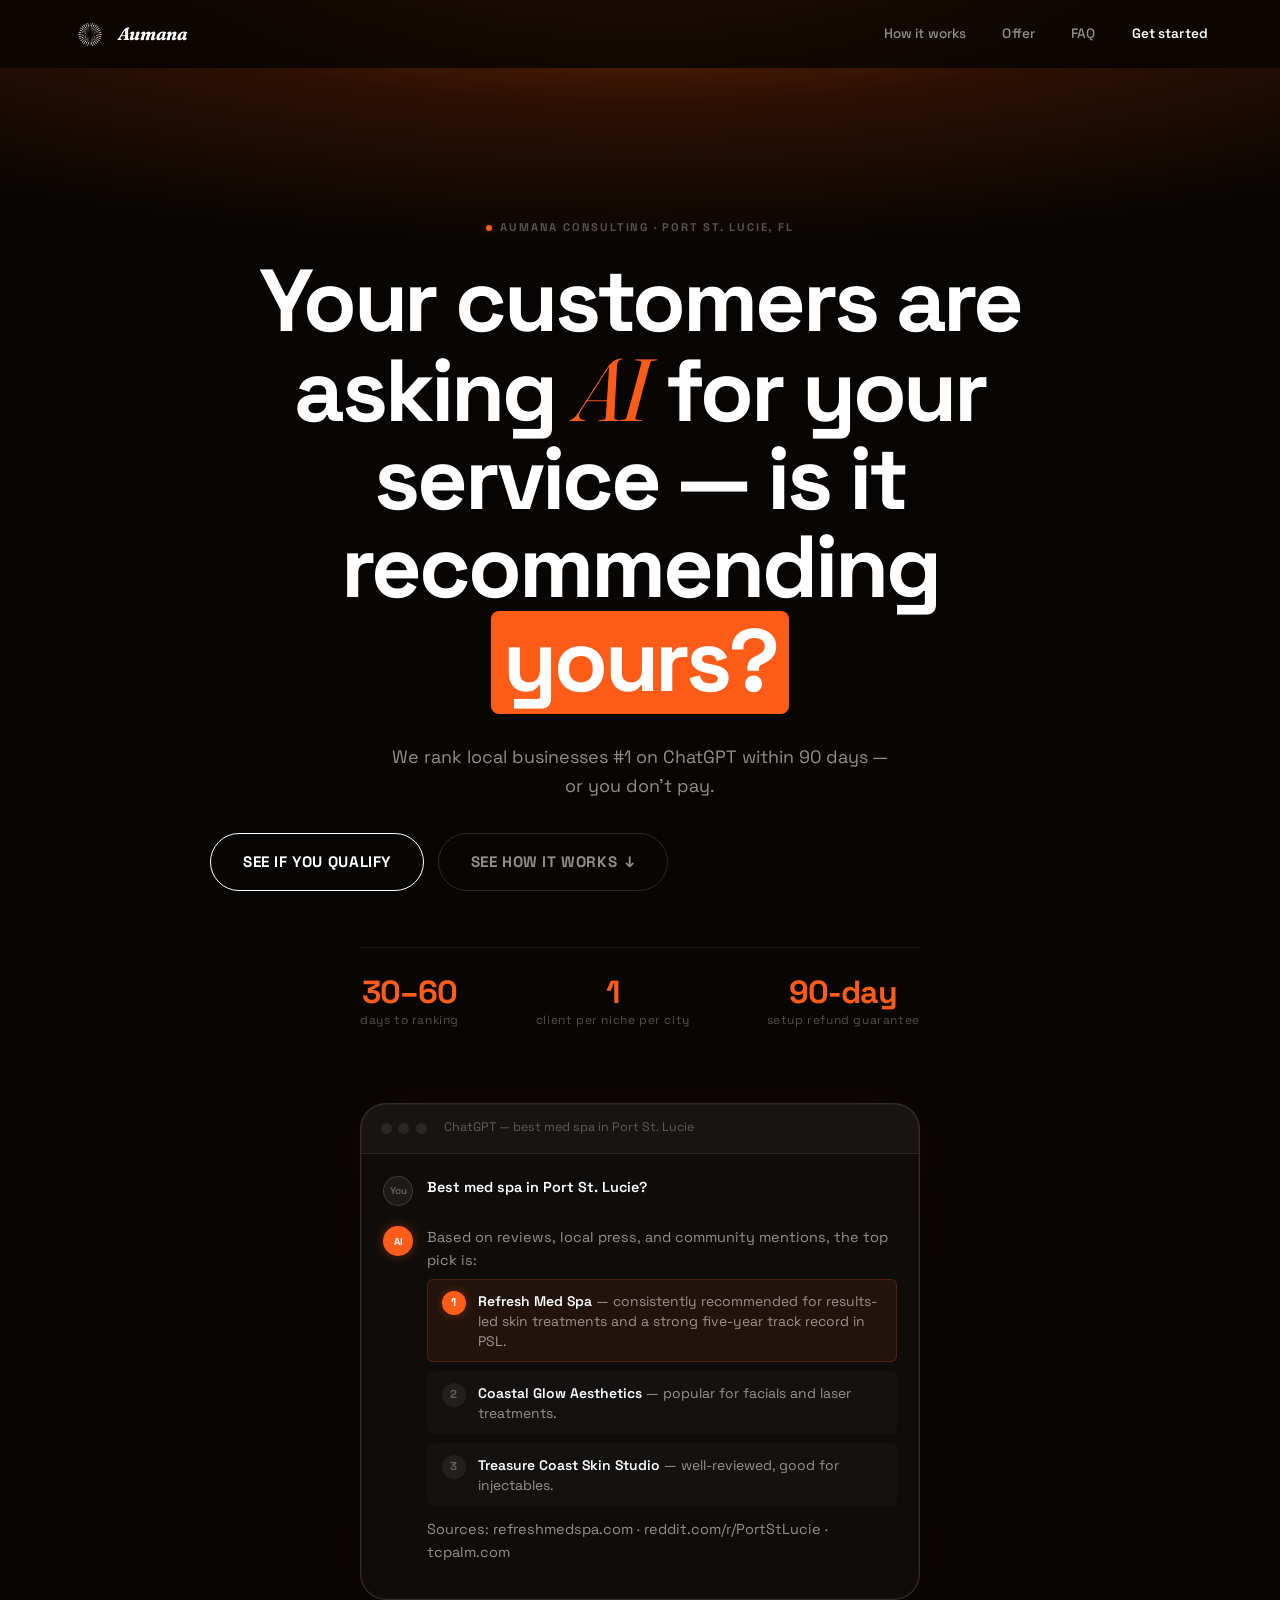
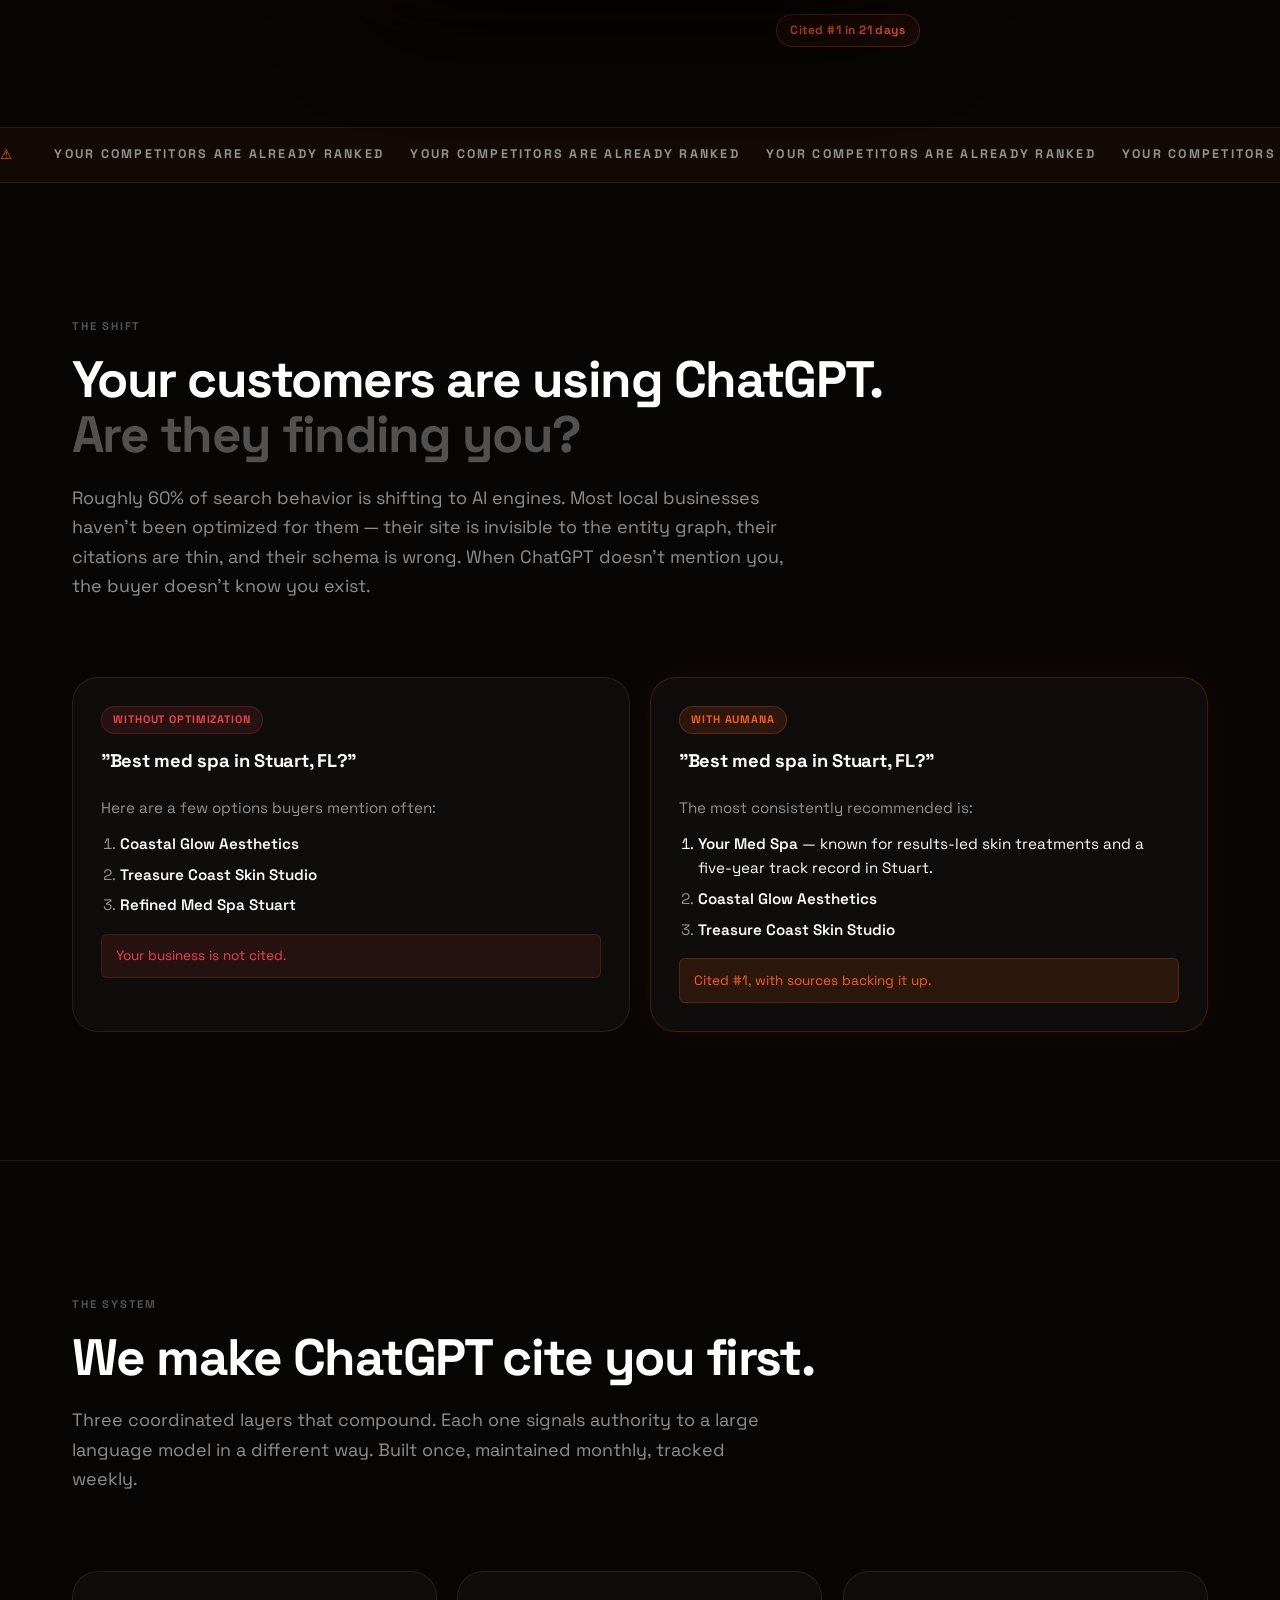
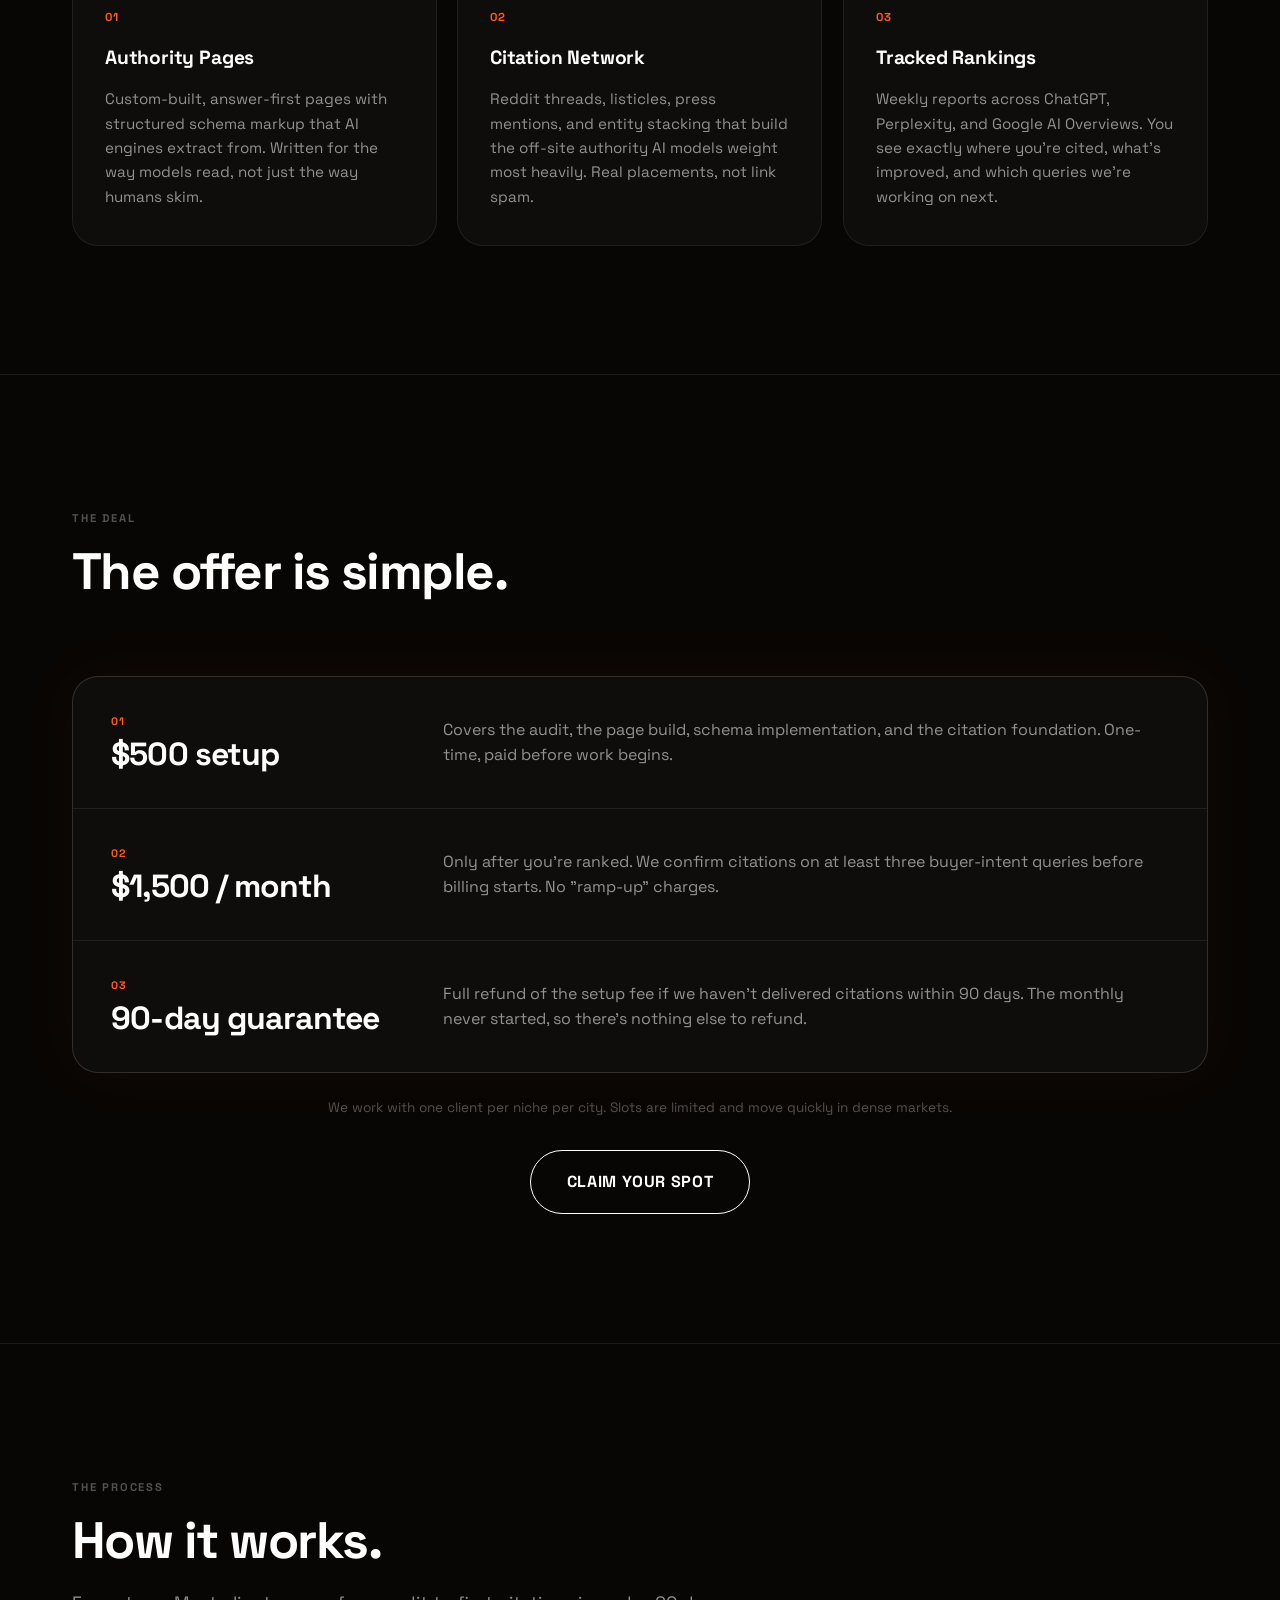
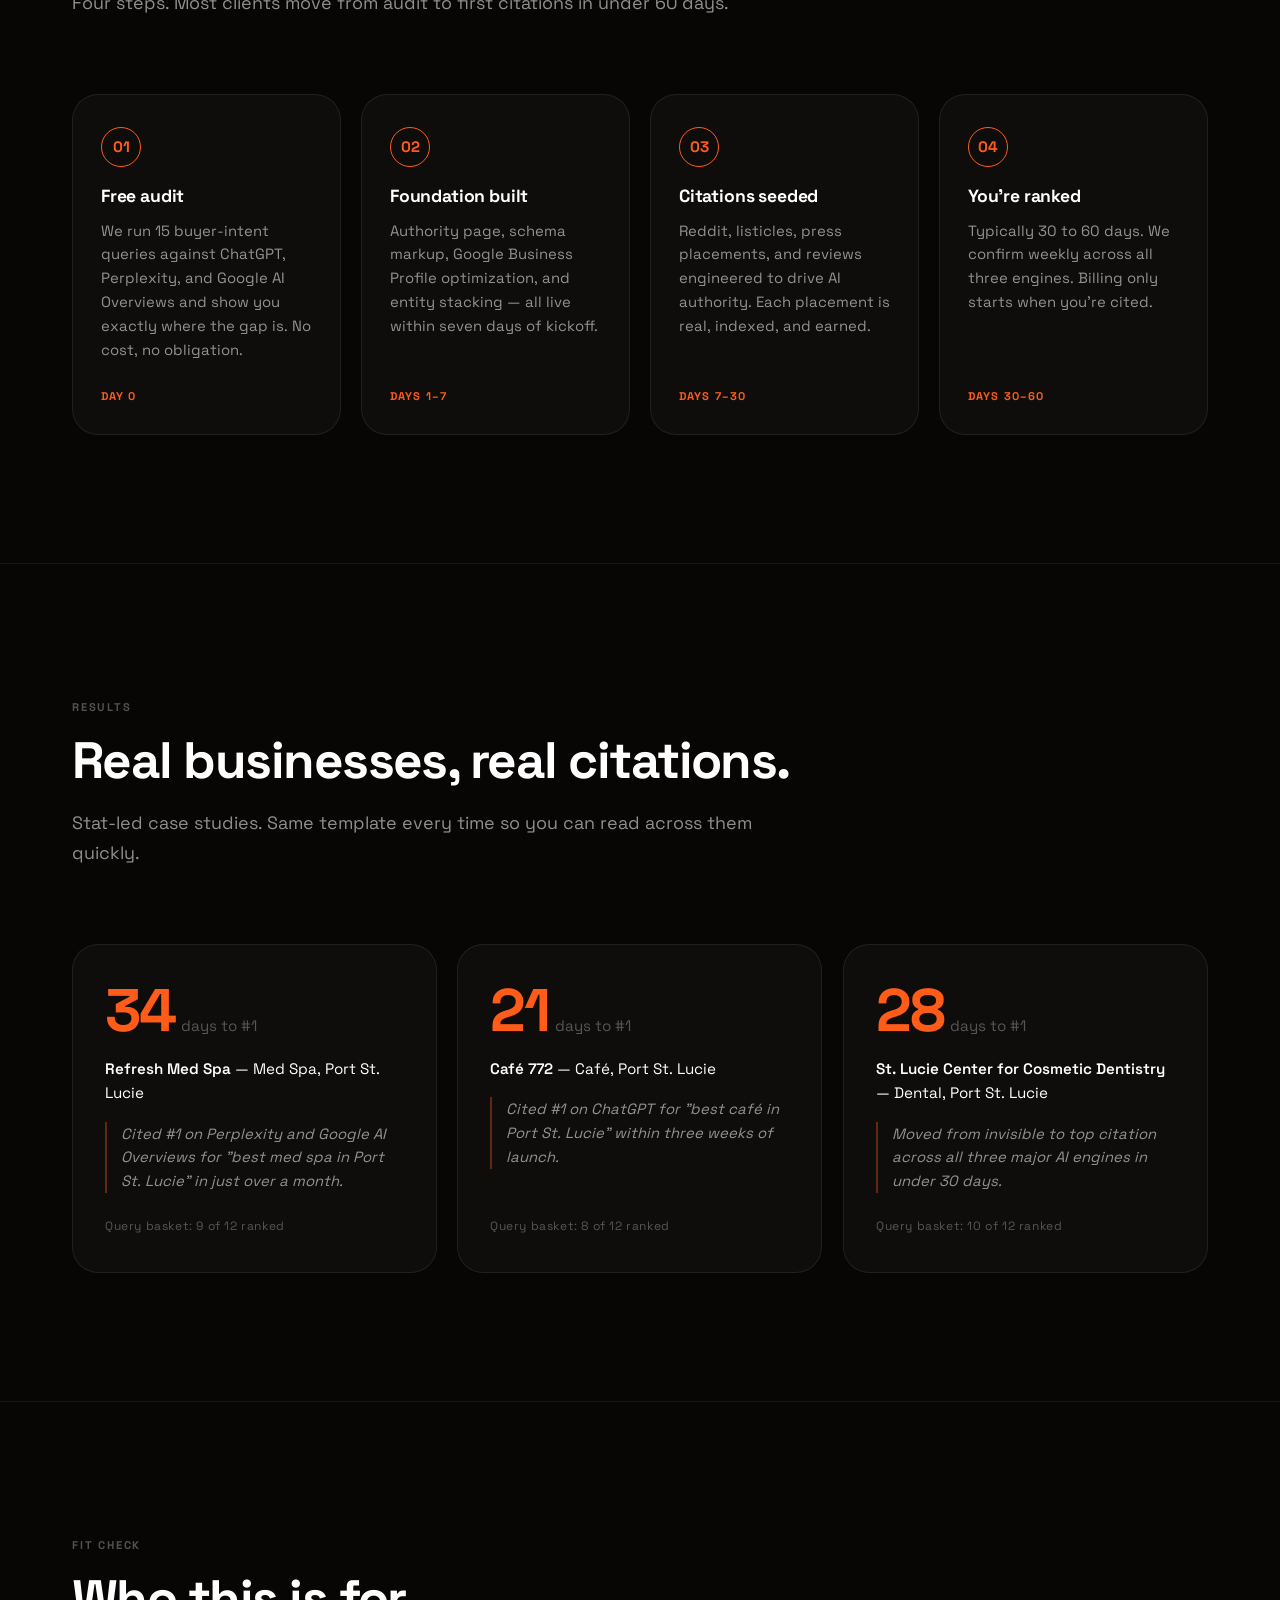
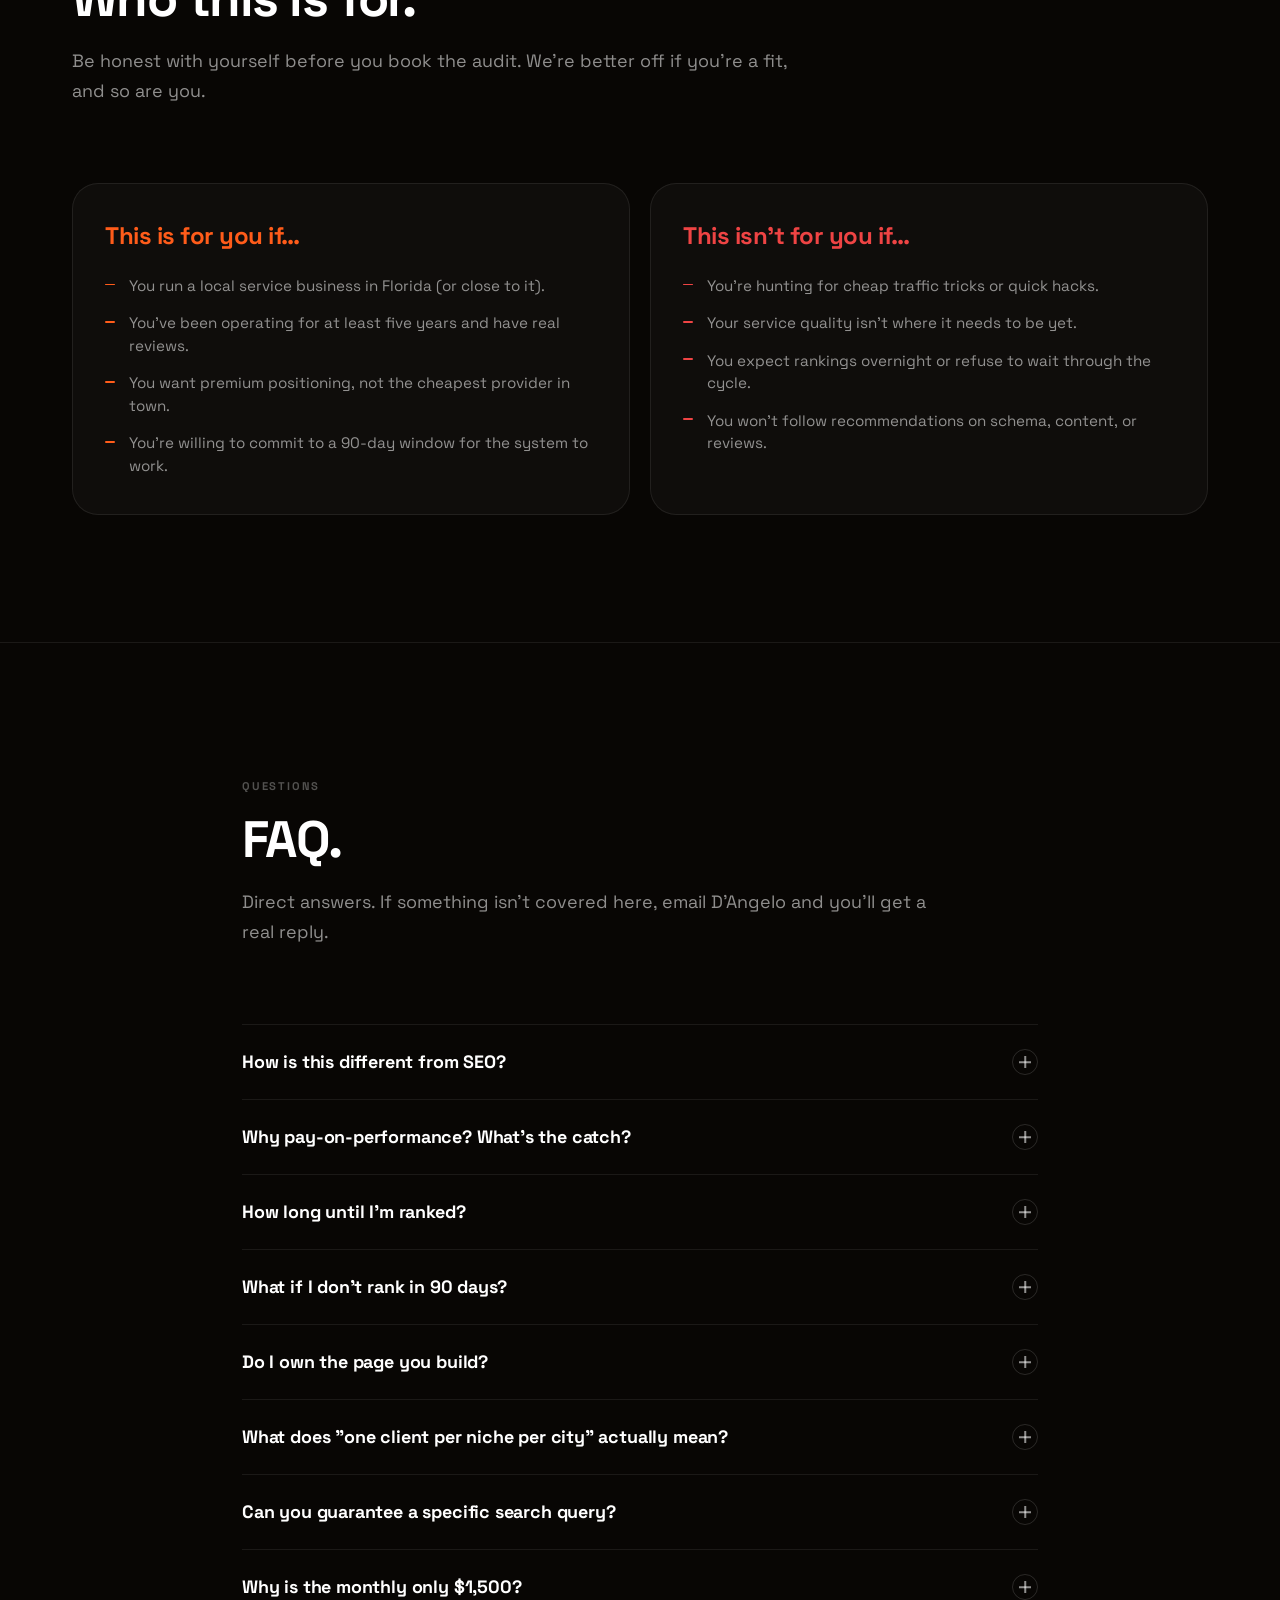
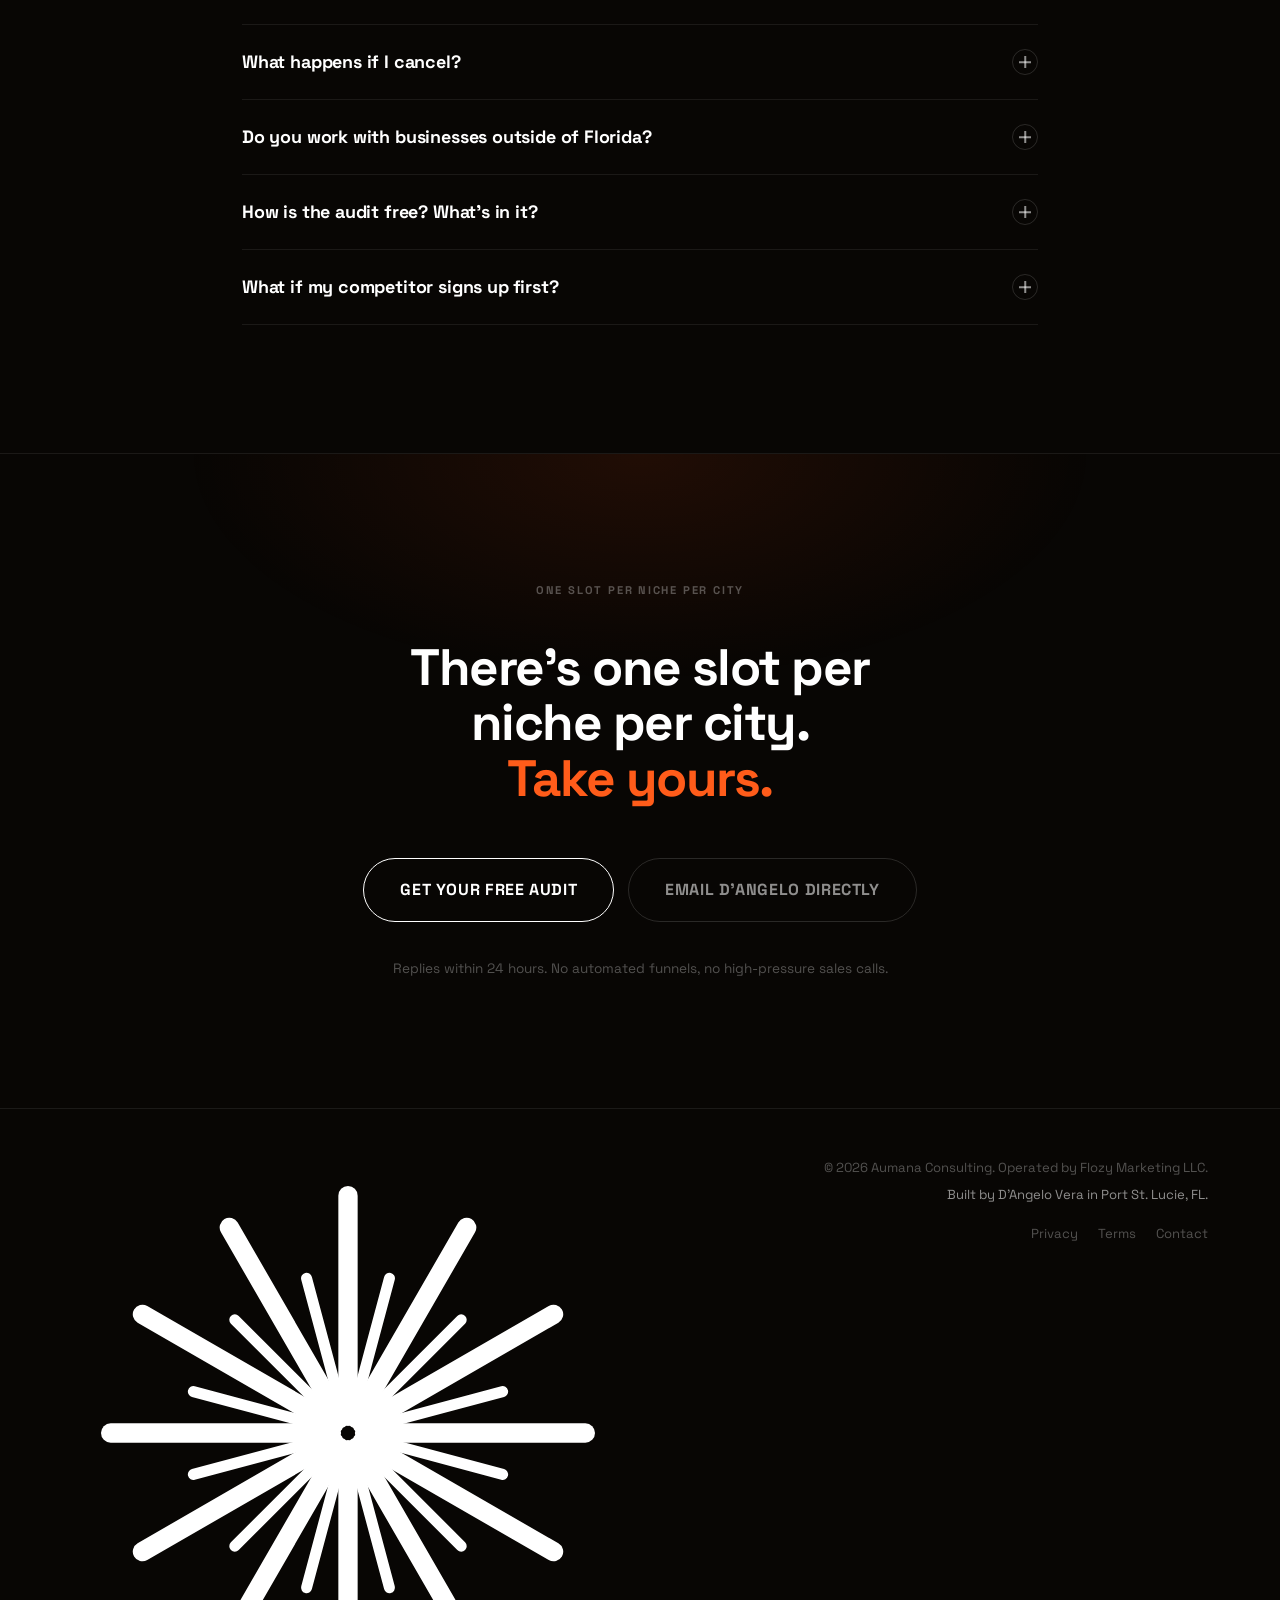
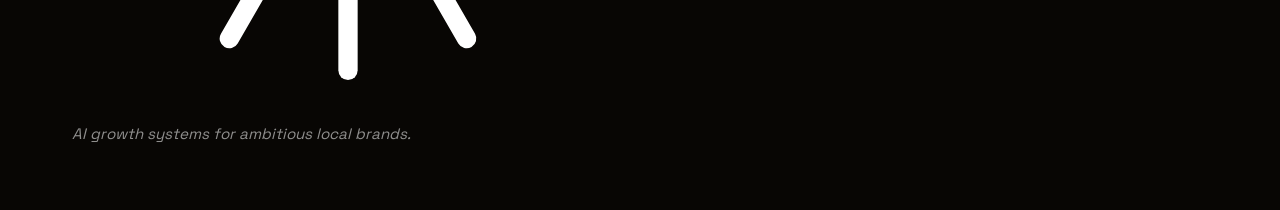
==== index.html @ 2c39b380 "Launch Aumana Consulting landing page Single-page conversion site for AI Search Domination offer. In" ====
<!DOCTYPE html>
<html lang="en">
<head>
  <meta charset="UTF-8" />
  <meta name="viewport" content="width=device-width, initial-scale=1.0" />
  <title>AI Search Ranking for Local Businesses | Aumana Consulting</title>
  <meta name="description" content="Rank on ChatGPT, Perplexity, and Google AI Overviews. AI search ranking for Florida local businesses. Pay only when we deliver. 90-day guarantee." />
  <link rel="canonical" href="https://flozyagency.io/aumana" />
  <meta name="theme-color" content="#0a0a0b" />

  <!-- Open Graph -->
  <meta property="og:type" content="website" />
  <meta property="og:url" content="https://flozyagency.io/aumana" />
  <meta property="og:title" content="AI Search Ranking for Local Businesses | Aumana Consulting" />
  <meta property="og:description" content="Rank on ChatGPT, Perplexity, and Google AI Overviews. Pay only when we deliver. 90-day guarantee for Florida local businesses." />
  <meta property="og:image" content="https://flozyagency.io/aumana/og-image.png" />
  <meta property="og:site_name" content="Aumana Consulting" />

  <!-- Twitter -->
  <meta name="twitter:card" content="summary_large_image" />
  <meta name="twitter:url" content="https://flozyagency.io/aumana" />
  <meta name="twitter:title" content="AI Search Ranking for Local Businesses | Aumana Consulting" />
  <meta name="twitter:description" content="Rank on ChatGPT, Perplexity, and Google AI Overviews. Pay only when we deliver." />
  <meta name="twitter:image" content="https://flozyagency.io/aumana/og-image.png" />

  <!-- Fonts -->
  <link rel="preconnect" href="https://fonts.googleapis.com" />
  <link rel="preconnect" href="https://fonts.gstatic.com" crossorigin />
  <link rel="stylesheet" href="https://fonts.googleapis.com/css2?family=Space+Grotesk:wght@400;500;600&display=swap" />

  <link rel="stylesheet" href="styles.css?v=8" />
  <link rel="stylesheet" href="https://fonts.googleapis.com/css2?family=Fraunces:opsz,ital,wght@9..144,1,400;9..144,1,500&family=Space+Grotesk:wght@400;500;600;700;800&display=swap" />

  <!-- Analytics -->
  <script defer data-domain="flozyagency.io" src="https://plausible.io/js/script.js"></script>

  <!-- Schema: ProfessionalService -->
  <script type="application/ld+json">
  {
    "@context": "https://schema.org",
    "@type": "ProfessionalService",
    "name": "Aumana Consulting",
    "alternateName": "Aumana",
    "description": "AI search ranking for local service businesses. We rank dentists, med spas, contractors, attorneys, and other service operators #1 on ChatGPT, Perplexity, and Google AI Overviews for buyer-intent queries.",
    "url": "https://flozyagency.io/aumana",
    "image": "https://flozyagency.io/aumana/og-image.png",
    "slogan": "AI growth systems for ambitious local brands",
    "areaServed": [
      { "@type": "State", "name": "Florida" },
      { "@type": "Country", "name": "United States" }
    ],
    "address": {
      "@type": "PostalAddress",
      "addressLocality": "Port St. Lucie",
      "addressRegion": "FL",
      "addressCountry": "US"
    },
    "parentOrganization": {
      "@type": "Organization",
      "name": "Flozy Marketing LLC",
      "legalName": "Flozy Marketing LLC"
    },
    "founder": {
      "@type": "Person",
      "name": "D'Angelo Vera"
    },
    "priceRange": "$500 setup + $1,500/month",
    "knowsAbout": [
      "AI search optimization",
      "ChatGPT ranking",
      "Perplexity citations",
      "Google AI Overviews",
      "Schema markup",
      "Entity stacking",
      "Local business marketing"
    ]
  }
  </script>

  <!-- Schema: Service -->
  <script type="application/ld+json">
  {
    "@context": "https://schema.org",
    "@type": "Service",
    "name": "AI Search Ranking",
    "serviceType": "AI Search Optimization",
    "provider": {
      "@type": "ProfessionalService",
      "name": "Aumana Consulting",
      "url": "https://flozyagency.io/aumana"
    },
    "areaServed": {
      "@type": "State",
      "name": "Florida"
    },
    "description": "Pay-on-performance AI search ranking. We rank local businesses #1 on ChatGPT, Perplexity, and Google AI Overviews for buyer-intent queries. $500 setup, $1,500/month billed only after ranking achieved, with a 90-day guarantee.",
    "offers": {
      "@type": "Offer",
      "price": "500.00",
      "priceCurrency": "USD",
      "description": "$500 setup covers audit, page build, schema, and citation foundation. $1,500/month begins only when client is cited #1 on at least three buyer-intent queries. Full setup refund if not ranked within 90 days.",
      "availability": "https://schema.org/LimitedAvailability",
      "eligibleRegion": {
        "@type": "State",
        "name": "Florida"
      }
    },
    "hasOfferCatalog": {
      "@type": "OfferCatalog",
      "name": "AI Search Domination",
      "itemListElement": [
        { "@type": "Offer", "itemOffered": { "@type": "Service", "name": "Authority Pages" } },
        { "@type": "Offer", "itemOffered": { "@type": "Service", "name": "Citation Network" } },
        { "@type": "Offer", "itemOffered": { "@type": "Service", "name": "Tracked Rankings" } }
      ]
    }
  }
  </script>

  <!-- Schema: FAQPage -->
  <script type="application/ld+json">
  {
    "@context": "https://schema.org",
    "@type": "FAQPage",
    "mainEntity": [
      {
        "@type": "Question",
        "name": "How is this different from SEO?",
        "acceptedAnswer": {
          "@type": "Answer",
          "text": "SEO targets Google's blue-link results. AI search ranking targets ChatGPT, Perplexity, and Google AI Overviews — the engines buyers now use to make decisions. We optimize the entity graph, citation network, and answer-first content that large language models extract from, not keyword density or backlink volume."
        }
      },
      {
        "@type": "Question",
        "name": "Why pay-on-performance? What's the catch?",
        "acceptedAnswer": {
          "@type": "Answer",
          "text": "There isn't one. We charge $500 upfront to cover the audit, page build, and citation foundation. The $1,500 monthly only begins once you're cited #1 on at least three buyer-intent queries across major AI engines. If we don't deliver in 90 days, you get the setup back."
        }
      },
      {
        "@type": "Question",
        "name": "How long until I'm ranked?",
        "acceptedAnswer": {
          "@type": "Answer",
          "text": "Most clients are cited within 30 to 60 days, depending on competition density and existing digital footprint. AI engines refresh their training data and citation patterns on rolling cycles. We confirm rankings weekly across ChatGPT, Perplexity, and Google AI Overviews and share progress reports with you."
        }
      },
      {
        "@type": "Question",
        "name": "What if I don't rank in 90 days?",
        "acceptedAnswer": {
          "@type": "Answer",
          "text": "You get a full refund of the $500 setup, no questions asked. The monthly fee never starts until we've delivered, so the only money at risk is the setup fee. We're betting on ourselves because we know the system works when applied properly to a real local operation."
        }
      },
      {
        "@type": "Question",
        "name": "Do I own the page you build?",
        "acceptedAnswer": {
          "@type": "Answer",
          "text": "Yes. The page lives on your domain, the schema is yours, the citation assets are yours. If you cancel, everything stays. We don't gate access or hold your authority hostage. The one thing we keep is the methodology — the playbook is ours, but every output is yours."
        }
      },
      {
        "@type": "Question",
        "name": "What does \"one client per niche per city\" actually mean?",
        "acceptedAnswer": {
          "@type": "Answer",
          "text": "If we work with a dental practice in Port St. Lucie, we won't take on another dentist in that city. Same for HVAC, med spas, attorneys, and so on. This protects your investment — you're never competing against another client for the same AI citation slot. Slots are first-come."
        }
      },
      {
        "@type": "Question",
        "name": "Can you guarantee a specific search query?",
        "acceptedAnswer": {
          "@type": "Answer",
          "text": "We guarantee citations on a basket of buyer-intent queries we identify together during the audit, not a single phrase. AI engines vary their responses based on user context, conversation history, and time of day. Locking to one exact string would be dishonest. We target query patterns instead."
        }
      },
      {
        "@type": "Question",
        "name": "Why is the monthly only $1,500?",
        "acceptedAnswer": {
          "@type": "Answer",
          "text": "Because once the foundation is built, maintenance is mostly citation refreshment, schema updates, and ranking confirmation. We've productized the heavy lifting. Charging $5,000 a month would price out the local businesses this is built for. We'd rather work with twenty owners who pay on time than two who churn."
        }
      },
      {
        "@type": "Question",
        "name": "What happens if I cancel?",
        "acceptedAnswer": {
          "@type": "Answer",
          "text": "You stop paying, and we stop maintaining. The page, schema, and citations stay live on your domain — you own all of it. AI rankings hold for a few months on inertia, then erode as competitors invest. Most clients stay because the monthly cost is less than one new customer per month."
        }
      },
      {
        "@type": "Question",
        "name": "Do you work with businesses outside of Florida?",
        "acceptedAnswer": {
          "@type": "Answer",
          "text": "We're based in Port St. Lucie and prioritize Florida service businesses, but we'll take on out-of-state clients case by case. The system works in any English-speaking market. The practical constraint is that we visit local clients to understand the operation; remote clients get a longer onboarding call instead."
        }
      },
      {
        "@type": "Question",
        "name": "How is the audit free? What's in it?",
        "acceptedAnswer": {
          "@type": "Answer",
          "text": "We run 15 buyer-intent queries against ChatGPT, Perplexity, and Google AI Overviews using your business name and category. You get a written report showing where you appear, where competitors appear instead, and the specific citation gaps causing it. Takes us about two hours. Costs you nothing."
        }
      },
      {
        "@type": "Question",
        "name": "What if my competitor signs up first?",
        "acceptedAnswer": {
          "@type": "Answer",
          "text": "Then we work with them, not you. There's no waitlist for occupied slots — once a niche-and-city pair is taken, it's locked for the duration of the contract. If you're considering this, the audit is the fastest way to claim your spot. Slots in dense markets move within weeks."
        }
      }
    ]
  }
  </script>
</head>
<body>

  <a class="skip-link" href="#main">Skip to main content</a>

  <header class="site-header">
    <div class="container header-inner">
      <a href="#top" class="brand" aria-label="Aumana Consulting home">
        <span class="brand-icon">
          <img src="logo.png" class="brand-img" alt="Aumana starburst logo" />
        </span>
        <span class="brand-word">Aumana</span>
      </a>
      <nav class="site-nav" aria-label="Primary">
        <a href="#how">How it works</a>
        <a href="#offer">Offer</a>
        <a href="#faq">FAQ</a>
        <a href="#audit">Get started</a>
      </nav>
    </div>
  </header>

  <main id="main">

    <!-- 1. HERO -->
    <section class="hero" id="top">
      <div class="container hero-grid">
        <div class="hero-copy reveal">
          <p class="eyebrow"><span class="dot"></span> Aumana Consulting · Port St. Lucie, FL</p>
          <h1 class="display">Your customers are asking <em class="serif-italic">AI</em> for your service — is it recommending <span class="hl-fill">yours?</span></h1>
          <p class="lede">We rank local businesses #1 on ChatGPT within 90 days — or you don't pay.</p>
          <div class="cta-row">
            <a href="#audit" class="btn btn-primary">See If You Qualify</a>
            <a href="#how" class="btn btn-ghost">See how it works <span aria-hidden="true">↓</span></a>
          </div>
          <ul class="hero-meta" aria-label="Quick facts">
            <li><strong>30–60</strong><span>days to ranking</span></li>
            <li><strong>1</strong><span>client per niche per city</span></li>
            <li><strong>90-day</strong><span>setup refund guarantee</span></li>
          </ul>
        </div>

        <!-- Faked ChatGPT response -->
        <aside class="chat-mock reveal" aria-label="Example AI search result">
          <div class="chat-window">
            <div class="chat-titlebar">
              <span class="dot-r"></span><span class="dot-y"></span><span class="dot-g"></span>
              <span class="chat-tab">ChatGPT — best med spa in Port St. Lucie</span>
            </div>
            <div class="chat-body">
              <div class="chat-msg user">
                <span class="chat-avatar" aria-hidden="true">You</span>
                <p>Best med spa in Port St. Lucie?</p>
              </div>
              <div class="chat-msg ai">
                <span class="chat-avatar ai-mark" aria-hidden="true">AI</span>
                <div>
                  <p>Based on reviews, local press, and community mentions, the top pick is:</p>
                  <ol class="chat-list">
                    <li class="cited">
                      <span class="rank">1</span>
                      <div>
                        <strong>Refresh Med Spa</strong> — consistently recommended for results-led skin treatments and a strong five-year track record in PSL.
                      </div>
                    </li>
                    <li>
                      <span class="rank">2</span>
                      <div><strong>Coastal Glow Aesthetics</strong> — popular for facials and laser treatments.</div>
                    </li>
                    <li>
                      <span class="rank">3</span>
                      <div><strong>Treasure Coast Skin Studio</strong> — well-reviewed, good for injectables.</div>
                    </li>
                  </ol>
                  <p class="chat-sources">Sources: <span>refreshmedspa.com</span> · <span>reddit.com/r/PortStLucie</span> · <span>tcpalm.com</span></p>
                </div>
              </div>
            </div>
          </div>
          <div class="chat-tag">Cited #1 in 21 days</div>
        </aside>
      </div>
    </section>

    <!-- TICKER -->
    <div class="ticker-wrap" aria-hidden="true">
      <div class="ticker-inner">
        <span>Your competitors are already ranked &nbsp;&nbsp;&nbsp; Your competitors are already ranked &nbsp;&nbsp;&nbsp; Your competitors are already ranked &nbsp;&nbsp;&nbsp; Your competitors are already ranked &nbsp;&nbsp;&nbsp; Your competitors are already ranked &nbsp;&nbsp;&nbsp; Your competitors are already ranked &nbsp;&nbsp;&nbsp;</span>
        <span>Your competitors are already ranked &nbsp;&nbsp;&nbsp; Your competitors are already ranked &nbsp;&nbsp;&nbsp; Your competitors are already ranked &nbsp;&nbsp;&nbsp; Your competitors are already ranked &nbsp;&nbsp;&nbsp; Your competitors are already ranked &nbsp;&nbsp;&nbsp; Your competitors are already ranked &nbsp;&nbsp;&nbsp;</span>
      </div>
    </div>

    <!-- 2. PROBLEM -->
    <section class="section problem" id="problem">
      <div class="container">
        <div class="section-head reveal">
          <p class="eyebrow">The shift</p>
          <h2 class="serif">Your customers are using ChatGPT.<br /><span class="muted">Are they finding you?</span></h2>
          <p class="lede max-65">Roughly 60% of search behavior is shifting to AI engines. Most local businesses haven't been optimized for them — their site is invisible to the entity graph, their citations are thin, and their schema is wrong. When ChatGPT doesn't mention you, the buyer doesn't know you exist.</p>
        </div>

        <div class="compare-grid">
          <article class="compare-card before reveal">
            <header>
              <span class="badge bad">Without optimization</span>
              <p class="compare-q">"Best med spa in Stuart, FL?"</p>
            </header>
            <div class="compare-body">
              <p>Here are a few options buyers mention often:</p>
              <ol>
                <li><strong>Coastal Glow Aesthetics</strong></li>
                <li><strong>Treasure Coast Skin Studio</strong></li>
                <li><strong>Refined Med Spa Stuart</strong></li>
              </ol>
              <p class="missing">Your business is not cited.</p>
            </div>
          </article>

          <article class="compare-card after reveal">
            <header>
              <span class="badge good">With Aumana</span>
              <p class="compare-q">"Best med spa in Stuart, FL?"</p>
            </header>
            <div class="compare-body">
              <p>The most consistently recommended is:</p>
              <ol>
                <li class="cited"><strong>Your Med Spa</strong> — known for results-led skin treatments and a five-year track record in Stuart.</li>
                <li><strong>Coastal Glow Aesthetics</strong></li>
                <li><strong>Treasure Coast Skin Studio</strong></li>
              </ol>
              <p class="present">Cited #1, with sources backing it up.</p>
            </div>
          </article>
        </div>
      </div>
    </section>

    <!-- 3. SOLUTION -->
    <section class="section solution">
      <div class="container">
        <div class="section-head reveal">
          <p class="eyebrow">The system</p>
          <h2 class="serif">We make ChatGPT cite you first.</h2>
          <p class="lede max-65">Three coordinated layers that compound. Each one signals authority to a large language model in a different way. Built once, maintained monthly, tracked weekly.</p>
        </div>

        <div class="feature-grid">
          <article class="feature-card reveal">
            <span class="feature-num">01</span>
            <h3>Authority Pages</h3>
            <p>Custom-built, answer-first pages with structured schema markup that AI engines extract from. Written for the way models read, not just the way humans skim.</p>
          </article>
          <article class="feature-card reveal">
            <span class="feature-num">02</span>
            <h3>Citation Network</h3>
            <p>Reddit threads, listicles, press mentions, and entity stacking that build the off-site authority AI models weight most heavily. Real placements, not link spam.</p>
          </article>
          <article class="feature-card reveal">
            <span class="feature-num">03</span>
            <h3>Tracked Rankings</h3>
            <p>Weekly reports across ChatGPT, Perplexity, and Google AI Overviews. You see exactly where you're cited, what's improved, and which queries we're working on next.</p>
          </article>
        </div>
      </div>
    </section>

    <!-- 4. OFFER -->
    <section class="section offer" id="offer">
      <div class="container">
        <div class="section-head reveal">
          <p class="eyebrow">The deal</p>
          <h2 class="serif">The offer is simple.</h2>
        </div>

        <div class="spec-sheet reveal">
          <div class="spec-row">
            <div class="spec-label">
              <span class="spec-tag">01</span>
              <h3>$500 setup</h3>
            </div>
            <p class="spec-desc">Covers the audit, the page build, schema implementation, and the citation foundation. One-time, paid before work begins.</p>
          </div>

          <div class="spec-row">
            <div class="spec-label">
              <span class="spec-tag">02</span>
              <h3>$1,500 / month</h3>
            </div>
            <p class="spec-desc">Only after you're ranked. We confirm citations on at least three buyer-intent queries before billing starts. No "ramp-up" charges.</p>
          </div>

          <div class="spec-row">
            <div class="spec-label">
              <span class="spec-tag">03</span>
              <h3>90-day guarantee</h3>
            </div>
            <p class="spec-desc">Full refund of the setup fee if we haven't delivered citations within 90 days. The monthly never started, so there's nothing else to refund.</p>
          </div>
        </div>

        <p class="disclaimer reveal">We work with one client per niche per city. Slots are limited and move quickly in dense markets.</p>

        <div class="offer-cta reveal">
          <a href="#audit" class="btn btn-primary btn-lg">Claim your spot</a>
        </div>
      </div>
    </section>

    <!-- 5. HOW IT WORKS -->
    <section class="section process" id="how">
      <div class="container">
        <div class="section-head reveal">
          <p class="eyebrow">The process</p>
          <h2 class="serif">How it works.</h2>
          <p class="lede max-65">Four steps. Most clients move from audit to first citations in under 60 days.</p>
        </div>

        <ol class="timeline">
          <li class="timeline-step reveal">
            <span class="step-num">01</span>
            <h3>Free audit</h3>
            <p>We run 15 buyer-intent queries against ChatGPT, Perplexity, and Google AI Overviews and show you exactly where the gap is. No cost, no obligation.</p>
            <span class="step-time">Day 0</span>
          </li>
          <li class="timeline-step reveal">
            <span class="step-num">02</span>
            <h3>Foundation built</h3>
            <p>Authority page, schema markup, Google Business Profile optimization, and entity stacking — all live within seven days of kickoff.</p>
            <span class="step-time">Days 1–7</span>
          </li>
          <li class="timeline-step reveal">
            <span class="step-num">03</span>
            <h3>Citations seeded</h3>
            <p>Reddit, listicles, press placements, and reviews engineered to drive AI authority. Each placement is real, indexed, and earned.</p>
            <span class="step-time">Days 7–30</span>
          </li>
          <li class="timeline-step reveal">
            <span class="step-num">04</span>
            <h3>You're ranked</h3>
            <p>Typically 30 to 60 days. We confirm weekly across all three engines. Billing only starts when you're cited.</p>
            <span class="step-time">Days 30–60</span>
          </li>
        </ol>
      </div>
    </section>

    <!-- 6. SOCIAL PROOF -->
    <section class="section results" id="results">
      <div class="container">
        <div class="section-head reveal">
          <p class="eyebrow">Results</p>
          <h2 class="serif">Real businesses, real citations.</h2>
          <p class="lede max-65">Stat-led case studies. Same template every time so you can read across them quickly.</p>
        </div>

        <div class="results-grid">
          <article class="result-card reveal" data-testimonial>
            <p class="result-stat"><span class="big">34</span> days to #1</p>
            <p class="result-line"><strong>Refresh Med Spa</strong> — Med Spa, Port St. Lucie</p>
            <p class="result-quote">Cited #1 on Perplexity and Google AI Overviews for "best med spa in Port St. Lucie" in just over a month.</p>
            <p class="result-meta">Query basket: 9 of 12 ranked</p>
          </article>

          <article class="result-card reveal" data-testimonial>
            <p class="result-stat"><span class="big">21</span> days to #1</p>
            <p class="result-line"><strong>Café 772</strong> — Café, Port St. Lucie</p>
            <p class="result-quote">Cited #1 on ChatGPT for "best café in Port St. Lucie" within three weeks of launch.</p>
            <p class="result-meta">Query basket: 8 of 12 ranked</p>
          </article>

          <article class="result-card reveal" data-testimonial>
            <p class="result-stat"><span class="big">28</span> days to #1</p>
            <p class="result-line"><strong>St. Lucie Center for Cosmetic Dentistry</strong> — Dental, Port St. Lucie</p>
            <p class="result-quote">Moved from invisible to top citation across all three major AI engines in under 30 days.</p>
            <p class="result-meta">Query basket: 10 of 12 ranked</p>
          </article>
        </div>
      </div>
    </section>

    <!-- 7. WHO THIS IS FOR -->
    <section class="section qualifier">
      <div class="container">
        <div class="section-head reveal">
          <p class="eyebrow">Fit check</p>
          <h2 class="serif">Who this is for.</h2>
          <p class="lede max-65">Be honest with yourself before you book the audit. We're better off if you're a fit, and so are you.</p>
        </div>

        <div class="qual-grid">
          <article class="qual-card good reveal">
            <h3>This is for you if…</h3>
            <ul>
              <li>You run a local service business in Florida (or close to it).</li>
              <li>You've been operating for at least five years and have real reviews.</li>
              <li>You want premium positioning, not the cheapest provider in town.</li>
              <li>You're willing to commit to a 90-day window for the system to work.</li>
            </ul>
          </article>

          <article class="qual-card bad reveal">
            <h3>This isn't for you if…</h3>
            <ul>
              <li>You're hunting for cheap traffic tricks or quick hacks.</li>
              <li>Your service quality isn't where it needs to be yet.</li>
              <li>You expect rankings overnight or refuse to wait through the cycle.</li>
              <li>You won't follow recommendations on schema, content, or reviews.</li>
            </ul>
          </article>
        </div>
      </div>
    </section>

    <!-- 8. FAQ -->
    <section class="section faq" id="faq">
      <div class="container faq-container">
        <div class="section-head reveal">
          <p class="eyebrow">Questions</p>
          <h2 class="serif">FAQ.</h2>
          <p class="lede max-65">Direct answers. If something isn't covered here, email D'Angelo and you'll get a real reply.</p>
        </div>

        <div class="faq-list">
          <details class="faq-item reveal">
            <summary><span class="faq-q">How is this different from SEO?</span><span class="faq-icon" aria-hidden="true"></span></summary>
            <div class="faq-a"><p>SEO targets Google's blue-link results. AI search ranking targets ChatGPT, Perplexity, and Google AI Overviews — the engines buyers now use to make decisions. We optimize the entity graph, citation network, and answer-first content that large language models extract from, not keyword density or backlink volume.</p></div>
          </details>

          <details class="faq-item reveal">
            <summary><span class="faq-q">Why pay-on-performance? What's the catch?</span><span class="faq-icon" aria-hidden="true"></span></summary>
            <div class="faq-a"><p>There isn't one. We charge $500 upfront to cover the audit, page build, and citation foundation. The $1,500 monthly only begins once you're cited #1 on at least three buyer-intent queries across major AI engines. If we don't deliver in 90 days, you get the setup back.</p></div>
          </details>

          <details class="faq-item reveal">
            <summary><span class="faq-q">How long until I'm ranked?</span><span class="faq-icon" aria-hidden="true"></span></summary>
            <div class="faq-a"><p>Most clients are cited within 30 to 60 days, depending on competition density and existing digital footprint. AI engines refresh their training data and citation patterns on rolling cycles. We confirm rankings weekly across ChatGPT, Perplexity, and Google AI Overviews and share progress reports with you.</p></div>
          </details>

          <details class="faq-item reveal">
            <summary><span class="faq-q">What if I don't rank in 90 days?</span><span class="faq-icon" aria-hidden="true"></span></summary>
            <div class="faq-a"><p>You get a full refund of the $500 setup, no questions asked. The monthly fee never starts until we've delivered, so the only money at risk is the setup fee. We're betting on ourselves because we know the system works when applied properly to a real local operation.</p></div>
          </details>

          <details class="faq-item reveal">
            <summary><span class="faq-q">Do I own the page you build?</span><span class="faq-icon" aria-hidden="true"></span></summary>
            <div class="faq-a"><p>Yes. The page lives on your domain, the schema is yours, the citation assets are yours. If you cancel, everything stays. We don't gate access or hold your authority hostage. The one thing we keep is the methodology — the playbook is ours, but every output is yours.</p></div>
          </details>

          <details class="faq-item reveal">
            <summary><span class="faq-q">What does "one client per niche per city" actually mean?</span><span class="faq-icon" aria-hidden="true"></span></summary>
            <div class="faq-a"><p>If we work with a dental practice in Port St. Lucie, we won't take on another dentist in that city. Same for HVAC, med spas, attorneys, and so on. This protects your investment — you're never competing against another client for the same AI citation slot. Slots are first-come.</p></div>
          </details>

          <details class="faq-item reveal">
            <summary><span class="faq-q">Can you guarantee a specific search query?</span><span class="faq-icon" aria-hidden="true"></span></summary>
            <div class="faq-a"><p>We guarantee citations on a basket of buyer-intent queries we identify together during the audit, not a single phrase. AI engines vary their responses based on user context, conversation history, and time of day. Locking to one exact string would be dishonest. We target query patterns instead.</p></div>
          </details>

          <details class="faq-item reveal">
            <summary><span class="faq-q">Why is the monthly only $1,500?</span><span class="faq-icon" aria-hidden="true"></span></summary>
            <div class="faq-a"><p>Because once the foundation is built, maintenance is mostly citation refreshment, schema updates, and ranking confirmation. We've productized the heavy lifting. Charging $5,000 a month would price out the local businesses this is built for. We'd rather work with twenty owners who pay on time than two who churn.</p></div>
          </details>

          <details class="faq-item reveal">
            <summary><span class="faq-q">What happens if I cancel?</span><span class="faq-icon" aria-hidden="true"></span></summary>
            <div class="faq-a"><p>You stop paying, and we stop maintaining. The page, schema, and citations stay live on your domain — you own all of it. AI rankings hold for a few months on inertia, then erode as competitors invest. Most clients stay because the monthly cost is less than one new customer per month.</p></div>
          </details>

          <details class="faq-item reveal">
            <summary><span class="faq-q">Do you work with businesses outside of Florida?</span><span class="faq-icon" aria-hidden="true"></span></summary>
            <div class="faq-a"><p>We're based in Port St. Lucie and prioritize Florida service businesses, but we'll take on out-of-state clients case by case. The system works in any English-speaking market. The practical constraint is that we visit local clients to understand the operation; remote clients get a longer onboarding call instead.</p></div>
          </details>

          <details class="faq-item reveal">
            <summary><span class="faq-q">How is the audit free? What's in it?</span><span class="faq-icon" aria-hidden="true"></span></summary>
            <div class="faq-a"><p>We run 15 buyer-intent queries against ChatGPT, Perplexity, and Google AI Overviews using your business name and category. You get a written report showing where you appear, where competitors appear instead, and the specific citation gaps causing it. Takes us about two hours. Costs you nothing.</p></div>
          </details>

          <details class="faq-item reveal">
            <summary><span class="faq-q">What if my competitor signs up first?</span><span class="faq-icon" aria-hidden="true"></span></summary>
            <div class="faq-a"><p>Then we work with them, not you. There's no waitlist for occupied slots — once a niche-and-city pair is taken, it's locked for the duration of the contract. If you're considering this, the audit is the fastest way to claim your spot. Slots in dense markets move within weeks.</p></div>
          </details>
        </div>
      </div>
    </section>

    <!-- 9. FINAL CTA -->
    <section class="section final-cta" id="audit">
      <div class="container final-cta-inner reveal">
        <p class="eyebrow">One slot per niche per city</p>
        <h2 class="serif display">There's one slot per niche per city.<br /><span class="accent">Take yours.</span></h2>

        <div class="cta-row center">
          <a href="https://calendly.com/aumana/audit" class="btn btn-primary btn-lg" rel="noopener">Get your free audit</a>
          <a href="mailto:dangelo@aumana.ai?subject=AI%20Search%20Audit" class="btn btn-ghost btn-lg">Email D'Angelo directly</a>
        </div>

        <p class="reply-note">Replies within 24 hours. No automated funnels, no high-pressure sales calls.</p>
      </div>
    </section>

  </main>

  <!-- 10. FOOTER -->
  <footer class="site-footer">
    <div class="container footer-inner">
      <div class="footer-brand">
        <a href="#top" class="brand" aria-label="Aumana Consulting home">
          <svg class="brand-svg" viewBox="0 0 100 100" xmlns="http://www.w3.org/2000/svg" fill="none" aria-hidden="true">
            <g stroke="currentColor" stroke-linecap="round">
              <line stroke-width="3.5" x1="50" y1="47" x2="50" y2="7"  transform="rotate(0,50,50)"/>
              <line stroke-width="2"   x1="50" y1="47" x2="50" y2="21" transform="rotate(15,50,50)"/>
              <line stroke-width="3.5" x1="50" y1="47" x2="50" y2="7"  transform="rotate(30,50,50)"/>
              <line stroke-width="2"   x1="50" y1="47" x2="50" y2="21" transform="rotate(45,50,50)"/>
              <line stroke-width="3.5" x1="50" y1="47" x2="50" y2="7"  transform="rotate(60,50,50)"/>
              <line stroke-width="2"   x1="50" y1="47" x2="50" y2="21" transform="rotate(75,50,50)"/>
              <line stroke-width="3.5" x1="50" y1="47" x2="50" y2="7"  transform="rotate(90,50,50)"/>
              <line stroke-width="2"   x1="50" y1="47" x2="50" y2="21" transform="rotate(105,50,50)"/>
              <line stroke-width="3.5" x1="50" y1="47" x2="50" y2="7"  transform="rotate(120,50,50)"/>
              <line stroke-width="2"   x1="50" y1="47" x2="50" y2="21" transform="rotate(135,50,50)"/>
              <line stroke-width="3.5" x1="50" y1="47" x2="50" y2="7"  transform="rotate(150,50,50)"/>
              <line stroke-width="2"   x1="50" y1="47" x2="50" y2="21" transform="rotate(165,50,50)"/>
              <line stroke-width="3.5" x1="50" y1="47" x2="50" y2="7"  transform="rotate(180,50,50)"/>
              <line stroke-width="2"   x1="50" y1="47" x2="50" y2="21" transform="rotate(195,50,50)"/>
              <line stroke-width="3.5" x1="50" y1="47" x2="50" y2="7"  transform="rotate(210,50,50)"/>
              <line stroke-width="2"   x1="50" y1="47" x2="50" y2="21" transform="rotate(225,50,50)"/>
              <line stroke-width="3.5" x1="50" y1="47" x2="50" y2="7"  transform="rotate(240,50,50)"/>
              <line stroke-width="2"   x1="50" y1="47" x2="50" y2="21" transform="rotate(255,50,50)"/>
              <line stroke-width="3.5" x1="50" y1="47" x2="50" y2="7"  transform="rotate(270,50,50)"/>
              <line stroke-width="2"   x1="50" y1="47" x2="50" y2="21" transform="rotate(285,50,50)"/>
              <line stroke-width="3.5" x1="50" y1="47" x2="50" y2="7"  transform="rotate(300,50,50)"/>
              <line stroke-width="2"   x1="50" y1="47" x2="50" y2="21" transform="rotate(315,50,50)"/>
              <line stroke-width="3.5" x1="50" y1="47" x2="50" y2="7"  transform="rotate(330,50,50)"/>
              <line stroke-width="2"   x1="50" y1="47" x2="50" y2="21" transform="rotate(345,50,50)"/>
            </g>
          </svg>
        </a>
        <p class="footer-tag">AI growth systems for ambitious local brands.</p>
      </div>

      <div class="footer-meta">
        <p>&copy; 2026 Aumana Consulting. Operated by Flozy Marketing LLC.</p>
        <p class="footer-byline">Built by D'Angelo Vera in Port St. Lucie, FL.</p>
        <ul class="footer-links">
          <li><a href="#">Privacy</a></li>
          <li><a href="#">Terms</a></li>
          <li><a href="mailto:dangelo@aumana.ai">Contact</a></li>
        </ul>
      </div>
    </div>
  </footer>

  <script src="script.js" defer></script>
</body>
</html>
---- styles.css ----
/* ----------------------------------------------------------
   Aumana — roasti-inspired: warm dark, orange accent, bold type
   ---------------------------------------------------------- */

:root {
  --bg: #080604;
  --bg-elev: rgba(255,255,255,0.03);
  --bg-elev-2: rgba(255,255,255,0.05);
  --text: #ffffff;
  --text-secondary: rgba(255,255,255,0.55);
  --text-muted: rgba(255,255,255,0.3);
  --border: rgba(255,255,255,0.08);
  --border-strong: rgba(255,255,255,0.14);

  --orange: #ff5c1a;
  --orange-dark: #cc3d00;
  --orange-soft: rgba(255,92,26,0.12);
  --orange-glow: rgba(255,92,26,0.35);
  --red: #ef4444;
  --red-soft: rgba(239,68,68,0.1);

  --sans: "Space Grotesk", -apple-system, BlinkMacSystemFont, system-ui, sans-serif;

  --max-w: 1200px;
  --gutter: clamp(1.25rem, 4vw, 2rem);
  --section-pad: clamp(5rem, 11vw, 8rem);

  --radius-sm: 6px;
  --radius: 14px;
  --radius-lg: 20px;
  --radius-xl: 26px;

  --ease: cubic-bezier(0.22, 1, 0.36, 1);
}

* { box-sizing: border-box; }
html { scroll-behavior: smooth; -webkit-text-size-adjust: 100%; }
@media (prefers-reduced-motion: reduce) {
  html { scroll-behavior: auto; }
  *, *::before, *::after { animation-duration: 0.001ms !important; transition-duration: 0.001ms !important; }
}

body {
  margin: 0;
  background: var(--bg);
  color: var(--text);
  font-family: var(--sans);
  font-size: 17px;
  line-height: 1.6;
  -webkit-font-smoothing: antialiased;
  overflow-x: hidden;
}

img, svg { max-width: 100%; display: block; }
a { color: inherit; text-decoration: none; }
p { margin: 0 0 1rem; color: var(--text-secondary); }
strong { color: var(--text); font-weight: 600; }

/* Skip link */
.skip-link {
  position: absolute; left: -9999px;
  padding: 0.75rem 1rem;
  background: var(--orange);
  color: #fff;
  border-radius: var(--radius-sm);
  z-index: 1000;
}
.skip-link:focus { left: 1rem; top: 1rem; }

/* ----------------------------------------------------------
   Background — Pilot style: pure black + intense top glow
   ---------------------------------------------------------- */
body::before {
  content: "";
  position: fixed;
  inset: 0;
  pointer-events: none;
  z-index: 0;
  background:
    radial-gradient(ellipse 140% 55% at 50% -8%, rgba(255,100,20,0.55) 0%, rgba(200,60,0,0.2) 35%, transparent 65%),
    radial-gradient(ellipse 80% 30% at 50% -5%, rgba(255,160,60,0.25) 0%, transparent 45%);
}

/* ----------------------------------------------------------
   Typography
   ---------------------------------------------------------- */
h1, h2, h3, h4 { margin: 0; font-weight: 800; letter-spacing: -0.025em; color: var(--text); line-height: 1.05; }

h1.display {
  font-size: clamp(3rem, 7vw, 5.5rem);
  font-weight: 900;
  letter-spacing: -0.035em;
  line-height: 1.0;
}
h2.serif {
  font-size: clamp(2rem, 4vw, 3.25rem);
  font-weight: 800;
  line-height: 1.08;
  letter-spacing: -0.03em;
}
h3 { font-size: 1.125rem; font-weight: 700; line-height: 1.3; letter-spacing: -0.01em; }

/* Highlighted word spans — box outline style like reference */
.hl-outline {
  display: inline;
  border: 2px solid var(--orange);
  border-radius: 6px;
  padding: 2px 8px;
  color: var(--text);
  box-decoration-break: clone;
  -webkit-box-decoration-break: clone;
}
.hl-fill {
  display: inline-block;
  background: var(--orange);
  border-radius: 8px;
  padding: 2px 12px 4px;
  color: #fff;
  line-height: 1.1;
}
.serif-italic {
  font-family: "Fraunces", Georgia, serif;
  font-style: italic;
  font-weight: 400;
  color: var(--orange);
}
.niche-word {
  transition: opacity 0.3s ease, transform 0.3s ease;
}

.accent { color: var(--orange); font-style: normal; }
.muted  { color: var(--text-muted); }

.eyebrow {
  font-size: 0.7rem;
  font-weight: 700;
  letter-spacing: 0.16em;
  text-transform: uppercase;
  color: var(--text-muted);
  margin: 0 0 1.25rem;
  display: inline-flex;
  align-items: center;
  gap: 0.5rem;
}
.eyebrow .dot {
  width: 6px; height: 6px; border-radius: 50%;
  background: var(--orange);
  box-shadow: 0 0 10px var(--orange-glow);
}

.lede {
  font-size: clamp(1rem, 1.4vw, 1.15rem);
  line-height: 1.65;
  color: var(--text-secondary);
  max-width: 54ch;
  font-weight: 400;
}
.lede.max-65 { max-width: 65ch; }

/* ----------------------------------------------------------
   Layout
   ---------------------------------------------------------- */
.container {
  position: relative;
  width: 100%;
  max-width: var(--max-w);
  margin: 0 auto;
  padding: 0 var(--gutter);
  z-index: 1;
}
.section { padding: var(--section-pad) 0; position: relative; }
.section + .section { border-top: 1px solid var(--border); }
.section-head { margin-bottom: clamp(3rem, 6vw, 5rem); }
.section-head .eyebrow { margin-bottom: 1rem; }
.section-head h2 { margin-bottom: 1.25rem; }

/* ----------------------------------------------------------
   Header
   ---------------------------------------------------------- */
.site-header {
  position: sticky; top: 0; z-index: 50;
  background: rgba(6,4,2,0.82);
  backdrop-filter: blur(20px);
  -webkit-backdrop-filter: blur(20px);
  border-bottom: none;
}
.header-inner {
  display: flex; align-items: center;
  justify-content: space-between;
  height: 68px;
}
.brand {
  display: inline-flex; align-items: center; gap: 0.6rem;
  color: var(--text);
  text-decoration: none;
}
.brand-icon {
  display: flex; align-items: center; justify-content: center;
  flex-shrink: 0;
}
.brand-img {
  width: 36px; height: 36px;
  object-fit: contain;
  display: block;
  filter: brightness(0) invert(1);
}
.brand-word {
  font-size: 1.1rem;
  font-weight: 700;
  letter-spacing: -0.02em;
  font-style: italic;
  font-family: "Fraunces", Georgia, serif;
  color: var(--text);
}
.site-nav { display: flex; align-items: center; gap: 2.25rem; }
.site-nav a {
  font-size: 0.85rem; font-weight: 500;
  color: var(--text-secondary);
  letter-spacing: 0.01em;
  transition: color 0.2s var(--ease);
}
.site-nav a:hover { color: var(--text); }
.site-nav a:last-child {
  color: var(--text); font-weight: 600;
}
.site-nav a:last-child:hover { color: var(--orange); }
@media (max-width: 640px) {
  .site-nav a:not(:last-child) { display: none; }
  .header-inner { height: 60px; }
}

/* ----------------------------------------------------------
   Buttons
   ---------------------------------------------------------- */
.btn {
  display: inline-flex; align-items: center; justify-content: center;
  gap: 0.5rem;
  padding: 1rem 2rem;
  border-radius: 999px;
  font-family: var(--sans);
  font-size: 0.95rem; font-weight: 700;
  letter-spacing: 0.04em;
  text-transform: uppercase;
  cursor: pointer;
  border: 1.5px solid transparent;
  transition: transform 0.18s var(--ease), background 0.18s, border-color 0.18s, color 0.18s, box-shadow 0.18s;
  white-space: nowrap;
}
.btn-lg { padding: 1.15rem 2.25rem; font-size: 1rem; }

.btn-primary {
  background: transparent;
  color: var(--text);
  border-color: var(--text);
}
.btn-primary:hover {
  background: var(--orange);
  border-color: var(--orange);
  transform: translateY(-2px);
  box-shadow: 0 8px 30px var(--orange-glow);
}

.btn-ghost {
  background: transparent;
  color: var(--text-secondary);
  border-color: var(--border-strong);
}
.btn-ghost:hover { color: var(--text); border-color: var(--orange); }

.cta-row { display: flex; flex-wrap: wrap; gap: 0.85rem; margin: 2rem 0 0; }
.cta-row.center { justify-content: center; }

/* ----------------------------------------------------------
   Ticker / marquee
   ---------------------------------------------------------- */
.ticker-wrap {
  overflow: hidden;
  border-top: 1px solid var(--border);
  border-bottom: 1px solid var(--border);
  padding: 1rem 0;
  background: rgba(255,92,26,0.04);
}
.ticker-inner {
  display: flex;
  gap: 0;
  white-space: nowrap;
  animation: ticker 22s linear infinite;
}
.ticker-inner span {
  display: inline-flex;
  align-items: center;
  gap: 2.5rem;
  padding-right: 2.5rem;
  font-size: 0.78rem;
  font-weight: 700;
  letter-spacing: 0.18em;
  text-transform: uppercase;
  color: var(--text-secondary);
}
.ticker-inner span::before {
  content: "⚠";
  color: var(--orange);
  font-size: 0.85rem;
}
@keyframes ticker {
  from { transform: translateX(0); }
  to   { transform: translateX(-50%); }
}
@media (prefers-reduced-motion: reduce) {
  .ticker-inner { animation: none; }
}

/* ----------------------------------------------------------
   Hero
   ---------------------------------------------------------- */
.hero {
  padding: clamp(5rem, 12vw, 9rem) 0 clamp(3rem, 7vw, 5rem);
  text-align: center;
  position: relative;
}
.hero-copy { max-width: 860px; margin: 0 auto; }
.hero-copy .eyebrow { justify-content: center; }
.hero-copy h1.display { margin-bottom: 1.75rem; }
.hero-copy .lede { margin: 0 auto; max-width: 46ch; }

.hero-meta {
  list-style: none; margin: 3.5rem auto 0; padding: 1.75rem 0 0;
  border-top: 1px solid var(--border);
  display: flex; justify-content: center;
  gap: clamp(2rem, 6vw, 6rem); flex-wrap: wrap;
  max-width: 560px;
}
.hero-meta li { display: flex; flex-direction: column; gap: 0.2rem; align-items: center; }
.hero-meta strong {
  font-size: 2rem; font-weight: 900; color: var(--orange);
  letter-spacing: -0.03em; line-height: 1;
}
.hero-meta span { font-size: 0.75rem; color: var(--text-muted); letter-spacing: 0.05em; }

/* ChatGPT mockup */
.chat-mock {
  position: relative;
  max-width: 560px;
  margin: 4.5rem auto 0;
  display: flex; flex-direction: column;
  gap: 0.85rem; align-items: flex-end;
}
.chat-window {
  width: 100%;
  background: rgba(255,255,255,0.03);
  border: 1px solid var(--border-strong);
  border-radius: var(--radius-xl);
  overflow: hidden;
  backdrop-filter: blur(20px);
  box-shadow: 0 40px 100px -20px rgba(0,0,0,0.9), 0 0 0 1px rgba(255,255,255,0.04) inset, 0 0 60px rgba(255,92,26,0.06);
}
.chat-titlebar {
  display: flex; align-items: center; gap: 0.4rem;
  padding: 0.9rem 1.25rem;
  background: rgba(255,255,255,0.03);
  border-bottom: 1px solid var(--border);
}
.chat-titlebar .dot-r, .chat-titlebar .dot-y, .chat-titlebar .dot-g {
  width: 11px; height: 11px; border-radius: 50%;
  background: rgba(255,255,255,0.08);
}
.chat-tab { margin-left: 0.65rem; font-size: 0.78rem; color: var(--text-muted); }
.chat-body {
  padding: 1.4rem 1.4rem 1.75rem;
  display: flex; flex-direction: column; gap: 1.25rem; text-align: left;
}
.chat-msg { display: grid; grid-template-columns: 30px 1fr; gap: 0.85rem; align-items: start; }
.chat-avatar {
  width: 30px; height: 30px; border-radius: 50%;
  background: rgba(255,255,255,0.06); border: 1px solid var(--border-strong);
  font-size: 0.62rem; display: flex; align-items: center; justify-content: center;
  color: var(--text-muted); font-weight: 700;
}
.chat-avatar.ai-mark {
  background: var(--orange); color: #fff; border-color: transparent;
  box-shadow: 0 0 12px var(--orange-glow);
}
.chat-msg p { margin: 0 0 0.5rem; font-size: 0.9rem; line-height: 1.55; color: var(--text-secondary); }
.chat-msg.user p { color: var(--text); font-weight: 600; }
.chat-list {
  list-style: none; margin: 0.5rem 0 0.75rem; padding: 0;
  display: flex; flex-direction: column; gap: 0.55rem;
}
.chat-list li {
  display: grid; grid-template-columns: 26px 1fr; gap: 0.65rem;
  font-size: 0.87rem; line-height: 1.45; color: var(--text-secondary);
  padding: 0.65rem 0.85rem;
  border-radius: var(--radius-sm);
  border: 1px solid transparent;
  background: rgba(255,255,255,0.02);
}
.chat-list .rank {
  width: 24px; height: 24px; border-radius: 50%;
  background: rgba(255,255,255,0.06); color: var(--text-muted);
  font-size: 0.72rem; display: flex; align-items: center; justify-content: center; font-weight: 700;
}
.chat-list li.cited {
  background: rgba(255,92,26,0.08);
  border-color: rgba(255,92,26,0.2);
}
.chat-list li.cited .rank {
  background: var(--orange); color: #fff;
  box-shadow: 0 0 10px var(--orange-glow);
}
.chat-list li.cited strong { color: var(--text); }
.chat-sources { margin: 0.75rem 0 0; font-size: 0.75rem; color: var(--text-muted); }
.chat-sources span { color: var(--text-secondary); }
.chat-tag {
  font-size: 0.75rem; font-weight: 700;
  color: var(--orange);
  padding: 0.4rem 0.85rem;
  border: 1px solid rgba(255,92,26,0.3);
  border-radius: 999px;
  background: rgba(255,92,26,0.07);
  letter-spacing: 0.04em;
}

/* ----------------------------------------------------------
   Problem / compare
   ---------------------------------------------------------- */
.compare-grid { display: grid; grid-template-columns: repeat(2, minmax(0,1fr)); gap: 1.25rem; }
@media (max-width: 800px) { .compare-grid { grid-template-columns: 1fr; } }
.compare-card {
  background: var(--bg-elev); border: 1px solid var(--border);
  border-radius: var(--radius-xl); padding: 1.75rem;
  display: flex; flex-direction: column; gap: 1.25rem;
}
.compare-card header { display: flex; flex-direction: column; gap: 0.75rem; }
.badge {
  align-self: flex-start; padding: 0.28rem 0.7rem;
  border-radius: 999px; font-size: 0.68rem; font-weight: 700;
  letter-spacing: 0.08em; text-transform: uppercase;
}
.badge.bad  { background: var(--red-soft); color: var(--red); border: 1px solid rgba(239,68,68,0.2); }
.badge.good { background: var(--orange-soft); color: var(--orange); border: 1px solid rgba(255,92,26,0.25); }
.compare-q  { font-size: 1.15rem; font-weight: 700; color: var(--text); margin: 0; letter-spacing: -0.015em; }
.compare-body p { margin: 0 0 0.75rem; font-size: 0.95rem; }
.compare-body ol {
  margin: 0 0 1rem; padding-left: 1.2rem;
  display: flex; flex-direction: column; gap: 0.4rem;
  color: var(--text-secondary); font-size: 0.95rem;
}
.compare-body ol li.cited { color: var(--text); }
.compare-body .missing {
  margin: 0; padding: 0.65rem 0.85rem; border-radius: var(--radius-sm);
  background: var(--red-soft); border: 1px solid rgba(239,68,68,0.15);
  color: var(--red); font-size: 0.85rem;
}
.compare-body .present {
  margin: 0; padding: 0.65rem 0.85rem; border-radius: var(--radius-sm);
  background: var(--orange-soft); border: 1px solid rgba(255,92,26,0.2);
  color: var(--orange); font-size: 0.85rem;
}
.compare-card.after { border-color: rgba(255,92,26,0.2); box-shadow: 0 0 40px rgba(255,92,26,0.05); }

/* ----------------------------------------------------------
   Solution
   ---------------------------------------------------------- */
.feature-grid { display: grid; grid-template-columns: repeat(3, minmax(0,1fr)); gap: 1.25rem; }
@media (max-width: 880px) { .feature-grid { grid-template-columns: 1fr; } }
.feature-card {
  background: var(--bg-elev); border: 1px solid var(--border);
  border-radius: var(--radius-xl); padding: 2.25rem 2rem;
  display: flex; flex-direction: column; gap: 0.75rem;
  transition: border-color 0.25s, transform 0.25s var(--ease), box-shadow 0.25s;
}
.feature-card:hover { border-color: rgba(255,92,26,0.25); transform: translateY(-3px); box-shadow: 0 20px 60px rgba(255,92,26,0.08); }
.feature-num {
  font-size: 0.72rem; font-weight: 800; color: var(--orange);
  letter-spacing: 0.1em; margin-bottom: 0.5rem;
}
.feature-card h3 { font-size: 1.2rem; margin-bottom: 0.25rem; }
.feature-card p { margin: 0; font-size: 0.95rem; }

/* ----------------------------------------------------------
   Offer
   ---------------------------------------------------------- */
.spec-sheet {
  border: 1px solid var(--border-strong); border-radius: var(--radius-xl);
  background: var(--bg-elev); overflow: hidden;
  box-shadow: 0 0 60px rgba(255,92,26,0.05);
}
.spec-row {
  display: grid; grid-template-columns: minmax(220px,300px) 1fr;
  gap: 2rem; padding: 2.25rem clamp(1.5rem, 3vw, 2.5rem);
  border-bottom: 1px solid var(--border); align-items: center;
}
.spec-row:last-child { border-bottom: 0; }
@media (max-width: 720px) { .spec-row { grid-template-columns: 1fr; gap: 0.75rem; padding: 1.5rem; } }
.spec-label { display: flex; flex-direction: column; gap: 0.5rem; }
.spec-tag { font-size: 0.68rem; font-weight: 800; color: var(--orange); letter-spacing: 0.1em; }
.spec-label h3 { font-size: clamp(1.6rem, 2.5vw, 2.1rem); font-weight: 900; letter-spacing: -0.03em; line-height: 1.05; }
.spec-desc { margin: 0; font-size: 1rem; color: var(--text-secondary); }
.disclaimer { margin: 1.5rem 0 0; font-size: 0.85rem; color: var(--text-muted); text-align: center; }
.offer-cta { margin-top: 2rem; display: flex; justify-content: center; }

/* ----------------------------------------------------------
   Process — numbered circles with arrows
   ---------------------------------------------------------- */
.timeline {
  list-style: none; margin: 0; padding: 0;
  display: grid; grid-template-columns: repeat(4, minmax(0,1fr)); gap: 1.25rem;
}
@media (max-width: 960px) { .timeline { grid-template-columns: repeat(2, minmax(0,1fr)); } }
@media (max-width: 560px) { .timeline { grid-template-columns: 1fr; } }
.timeline-step {
  position: relative; padding: 2rem 1.75rem 1.75rem;
  background: var(--bg-elev); border: 1px solid var(--border);
  border-radius: var(--radius-xl);
  display: flex; flex-direction: column; gap: 0.65rem;
  transition: border-color 0.25s, box-shadow 0.25s;
}
.timeline-step:hover { border-color: rgba(255,92,26,0.2); box-shadow: 0 10px 40px rgba(255,92,26,0.07); }
.step-num {
  width: 40px; height: 40px; border-radius: 50%;
  border: 1.5px solid var(--orange); color: var(--orange);
  font-size: 0.95rem; font-weight: 900;
  display: flex; align-items: center; justify-content: center;
  margin-bottom: 0.5rem;
}
.timeline-step h3 { font-size: 1.1rem; }
.timeline-step p { margin: 0; font-size: 0.93rem; }
.step-time {
  margin-top: auto; padding-top: 1rem;
  font-size: 0.7rem; font-weight: 700; color: var(--orange);
  letter-spacing: 0.1em; text-transform: uppercase;
}

/* ----------------------------------------------------------
   Results
   ---------------------------------------------------------- */
.results-grid { display: grid; grid-template-columns: repeat(3, minmax(0,1fr)); gap: 1.25rem; }
@media (max-width: 880px) { .results-grid { grid-template-columns: 1fr; } }
.result-card {
  background: var(--bg-elev); border: 1px solid var(--border);
  border-radius: var(--radius-xl); padding: 2.25rem 2rem;
  display: flex; flex-direction: column; gap: 1rem;
  transition: border-color 0.25s, box-shadow 0.25s;
}
.result-card:hover { border-color: rgba(255,92,26,0.2); box-shadow: 0 20px 60px rgba(255,92,26,0.07); }
.result-stat { margin: 0; font-size: 0.95rem; color: var(--text-muted); display: flex; align-items: baseline; gap: 0.4rem; }
.result-stat .big {
  font-size: 3.75rem; font-weight: 900; letter-spacing: -0.04em;
  line-height: 1; color: var(--orange);
}
.result-line { margin: 0; font-size: 0.95rem; color: var(--text); }
.result-quote {
  margin: 0; font-size: 0.93rem; color: var(--text-secondary);
  font-style: italic;
  border-left: 2px solid rgba(255,92,26,0.35); padding-left: 0.85rem;
}
.result-meta { margin: auto 0 0; padding-top: 0.5rem; font-size: 0.75rem; color: var(--text-muted); letter-spacing: 0.05em; }

/* ----------------------------------------------------------
   Qualifier
   ---------------------------------------------------------- */
.qual-grid { display: grid; grid-template-columns: repeat(2, minmax(0,1fr)); gap: 1.25rem; }
@media (max-width: 800px) { .qual-grid { grid-template-columns: 1fr; } }
.qual-card { background: var(--bg-elev); border: 1px solid var(--border); border-radius: var(--radius-xl); padding: 2.25rem 2rem; }
.qual-card h3 { font-size: 1.5rem; font-weight: 800; letter-spacing: -0.02em; margin-bottom: 1.5rem; }
.qual-card.good h3 { color: var(--orange); }
.qual-card.bad h3  { color: var(--red); }
.qual-card ul { list-style: none; margin: 0; padding: 0; display: flex; flex-direction: column; gap: 0.9rem; }
.qual-card li { position: relative; padding-left: 1.5rem; font-size: 0.95rem; color: var(--text-secondary); line-height: 1.5; }
.qual-card li::before { content: ""; position: absolute; left: 0; top: 0.55rem; width: 0.65rem; height: 1.5px; background: var(--text-muted); border-radius: 2px; }
.qual-card.good li::before { background: var(--orange); }
.qual-card.bad  li::before { background: var(--red); }

/* ----------------------------------------------------------
   FAQ
   ---------------------------------------------------------- */
.faq-container { max-width: 860px; }
.faq-list { display: flex; flex-direction: column; border-top: 1px solid var(--border); }
.faq-item { border-bottom: 1px solid var(--border); }
.faq-item summary {
  list-style: none; cursor: pointer;
  padding: 1.5rem 0;
  display: flex; align-items: center; justify-content: space-between; gap: 1.5rem;
}
.faq-item summary::-webkit-details-marker { display: none; }
.faq-item summary:hover .faq-q { color: var(--orange); }
.faq-q {
  font-size: clamp(1rem, 1.4vw, 1.15rem); font-weight: 700;
  color: var(--text); letter-spacing: -0.01em; line-height: 1.35;
  transition: color 0.2s;
}
.faq-icon {
  width: 26px; height: 26px; position: relative; flex-shrink: 0;
  border-radius: 50%; border: 1.5px solid var(--border-strong);
  transition: border-color 0.2s, background 0.2s;
}
.faq-icon::before, .faq-icon::after {
  content: ""; position: absolute;
  background: var(--text-secondary);
  transition: transform 0.25s var(--ease), opacity 0.2s;
}
.faq-icon::before { top: 50%; left: 25%; right: 25%; height: 1.5px; transform: translateY(-0.75px); }
.faq-icon::after  { left: 50%; top: 25%; bottom: 25%; width: 1.5px; transform: translateX(-0.75px); }
.faq-item[open] .faq-icon { border-color: rgba(255,92,26,0.35); background: rgba(255,92,26,0.08); }
.faq-item[open] .faq-icon::before { background: var(--orange); }
.faq-item[open] .faq-icon::after  { transform: translateX(-0.75px) rotate(90deg); opacity: 0; }
.faq-a { padding: 0 0 1.75rem; max-width: 70ch; }
.faq-a p { margin: 0; color: var(--text-secondary); font-size: 1rem; line-height: 1.65; }

/* ----------------------------------------------------------
   Final CTA
   ---------------------------------------------------------- */
.final-cta { text-align: center; position: relative; overflow: hidden; }
.final-cta::before {
  content: ""; position: absolute; inset: 0;
  background: radial-gradient(700px 350px at 50% 0%, rgba(255,80,20,0.1), transparent 65%);
  pointer-events: none;
}
.final-cta-inner { position: relative; display: flex; flex-direction: column; align-items: center; gap: 1.25rem; }
.final-cta h2 { max-width: 18ch; margin: 0 auto; }
.reply-note { margin: 1rem 0 0; font-size: 0.85rem; color: var(--text-muted); }

/* ----------------------------------------------------------
   Footer
   ---------------------------------------------------------- */
.site-footer { padding: 3rem 0 4rem; border-top: 1px solid var(--border); }
.footer-inner { display: grid; grid-template-columns: 1fr 1fr; gap: 2rem; align-items: start; }
@media (max-width: 720px) { .footer-inner { grid-template-columns: 1fr; gap: 1.5rem; } }
.footer-brand { display: flex; flex-direction: column; gap: 0.85rem; }
.footer-tag { margin: 0; font-size: 0.95rem; color: var(--text-secondary); font-style: italic; }
.footer-meta { display: flex; flex-direction: column; gap: 0.4rem; align-items: flex-end; text-align: right; }
@media (max-width: 720px) { .footer-meta { align-items: flex-start; text-align: left; } }
.footer-meta p { margin: 0; font-size: 0.82rem; color: var(--text-muted); }
.footer-byline { color: var(--text-secondary) !important; }
.footer-links { list-style: none; margin: 0.5rem 0 0; padding: 0; display: flex; gap: 1.25rem; }
.footer-links a { font-size: 0.82rem; color: var(--text-muted); transition: color 0.2s; }
.footer-links a:hover { color: var(--orange); }

/* ----------------------------------------------------------
   Reveal animation
   ---------------------------------------------------------- */
.reveal { opacity: 0; transform: translateY(20px); transition: opacity 0.7s var(--ease), transform 0.7s var(--ease); will-change: opacity, transform; }
.reveal.is-visible { opacity: 1; transform: translateY(0); }
@media (prefers-reduced-motion: reduce) { .reveal { opacity: 1; transform: none; transition: none; } }

/* Focus */
:focus-visible { outline: 2px solid var(--orange); outline-offset: 3px; border-radius: 4px; }
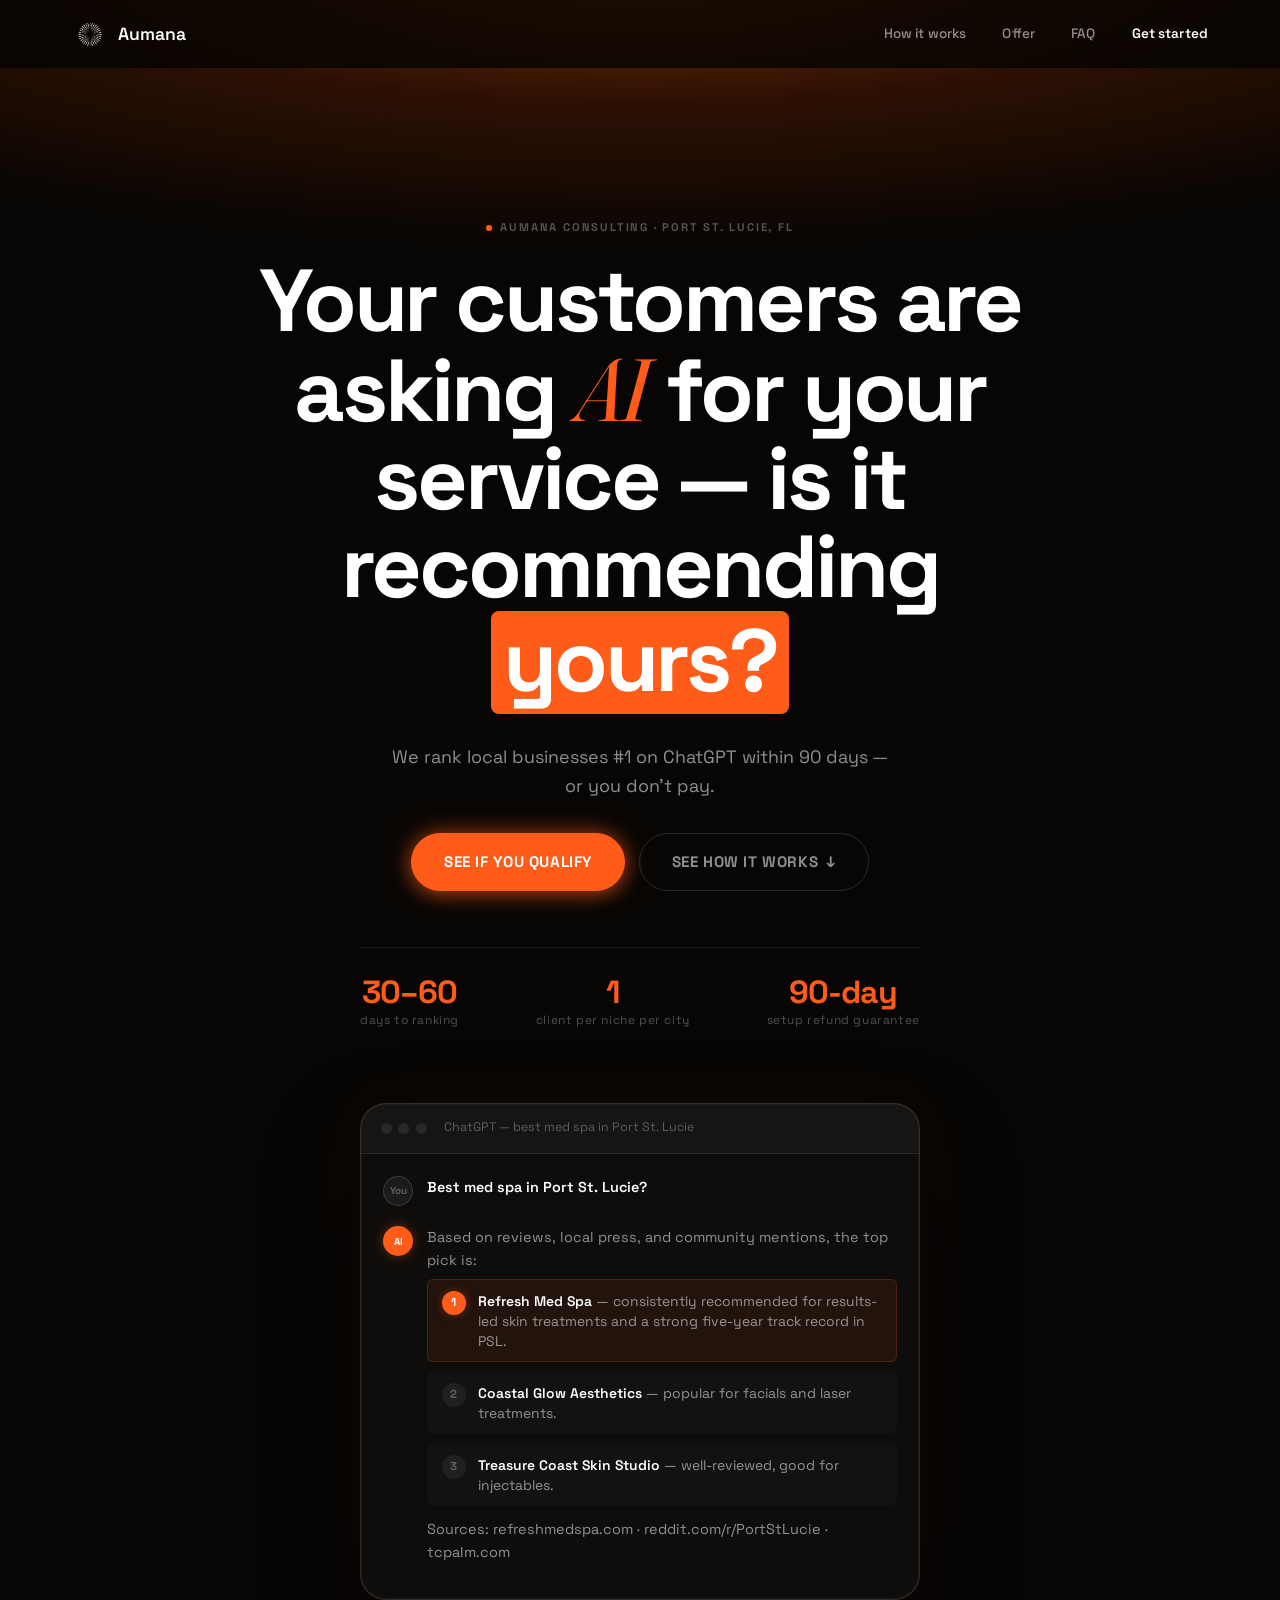
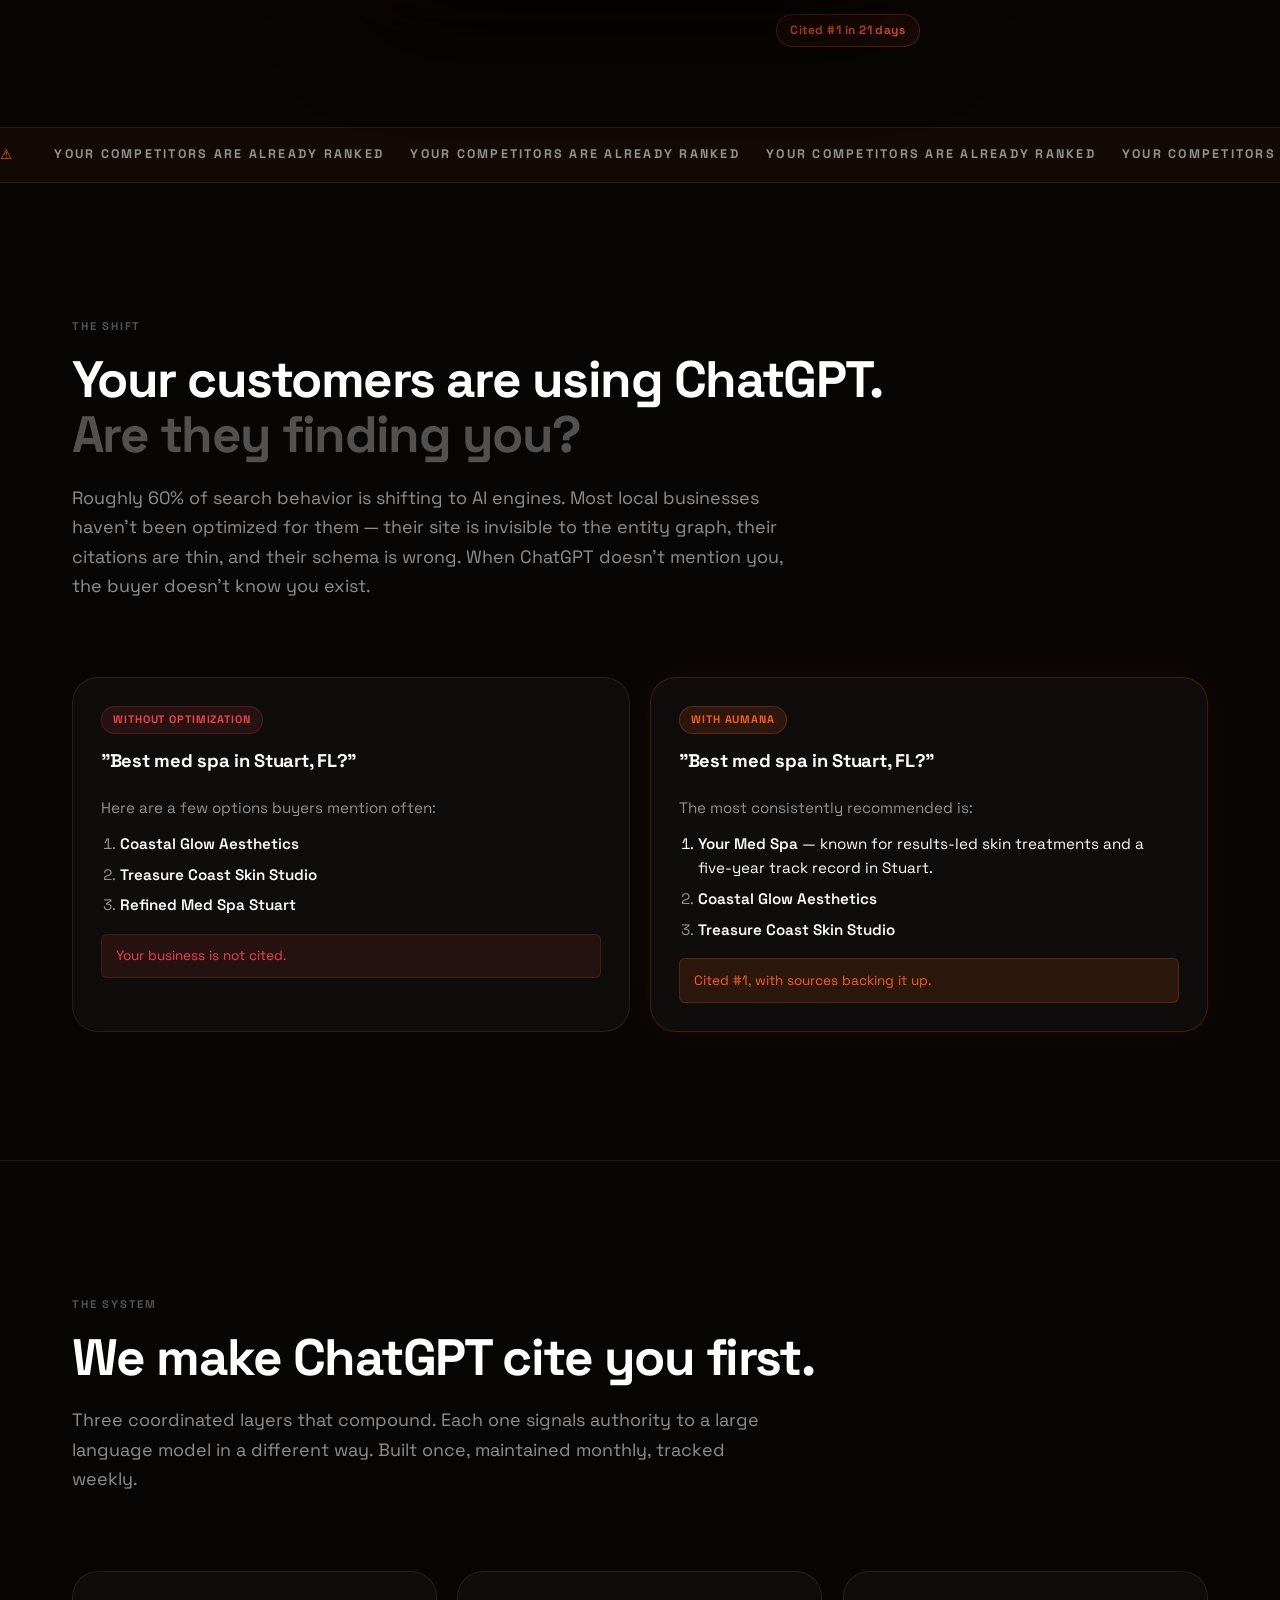
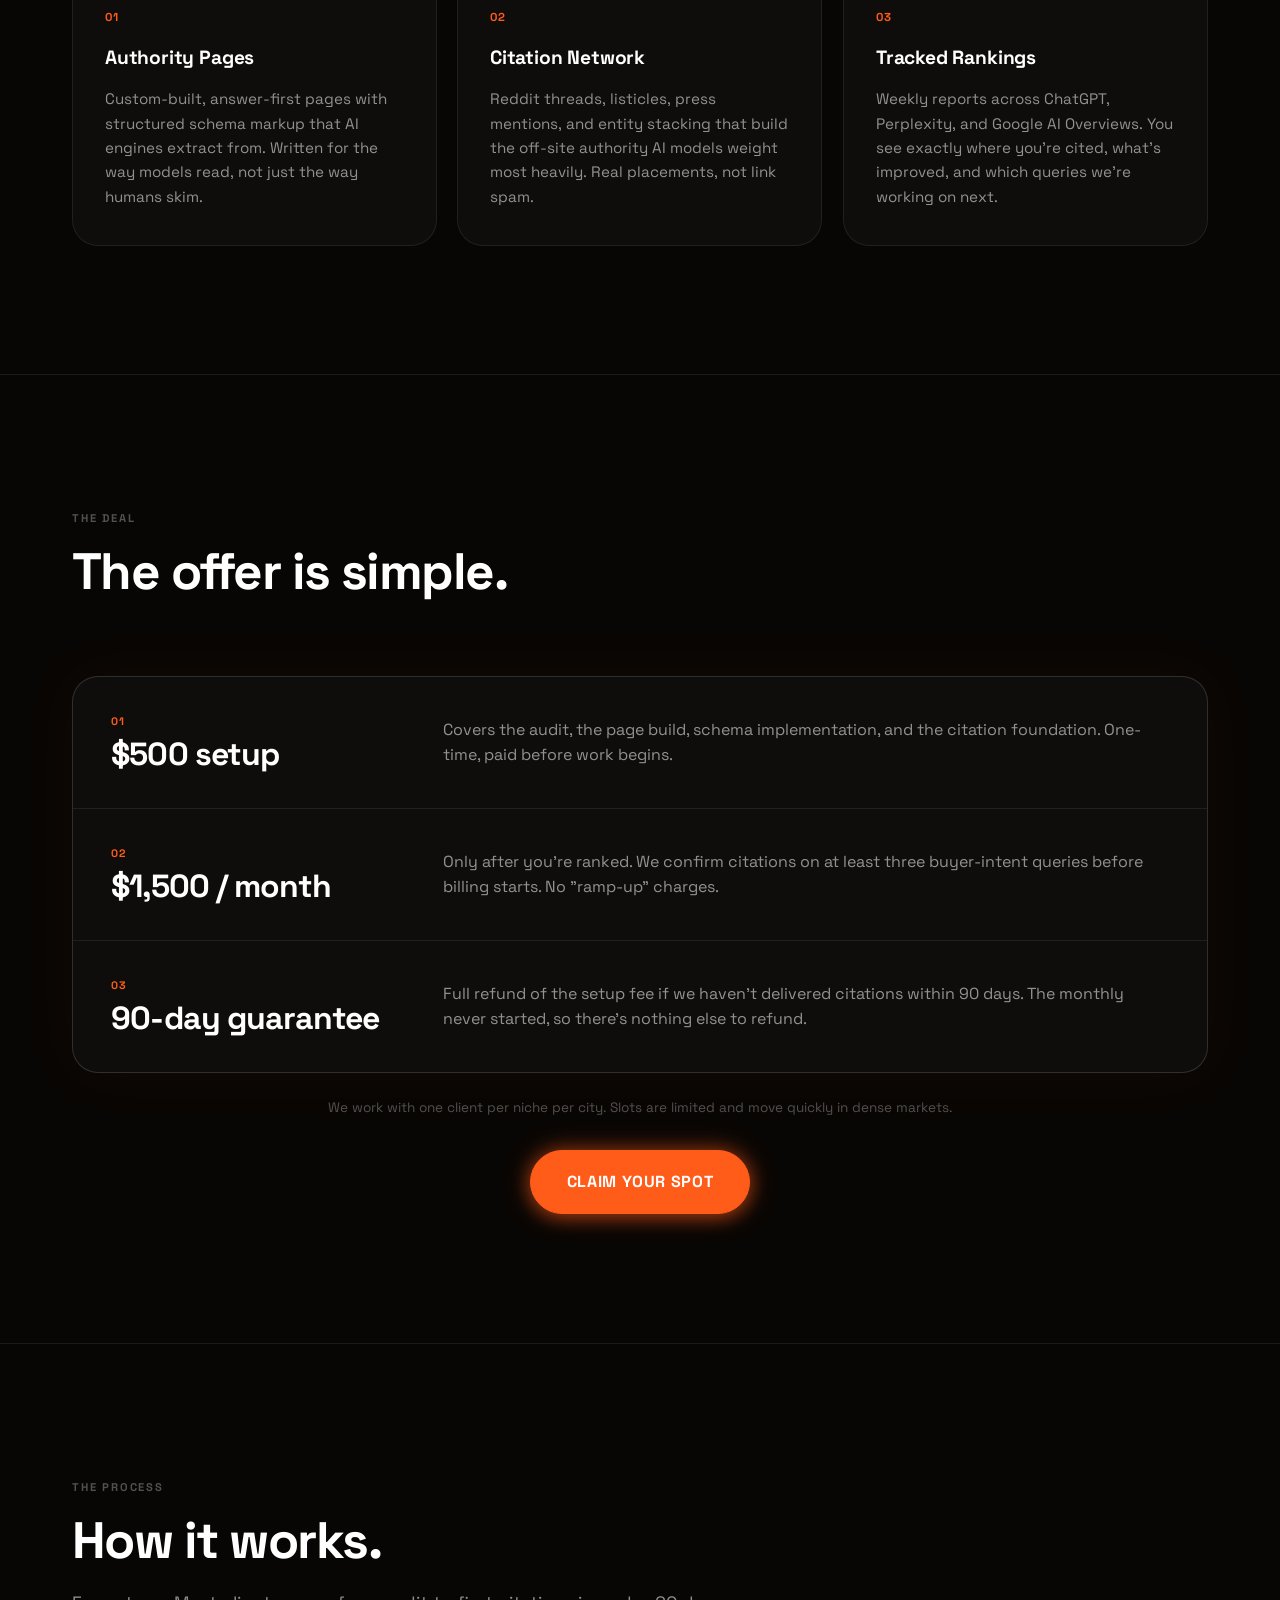
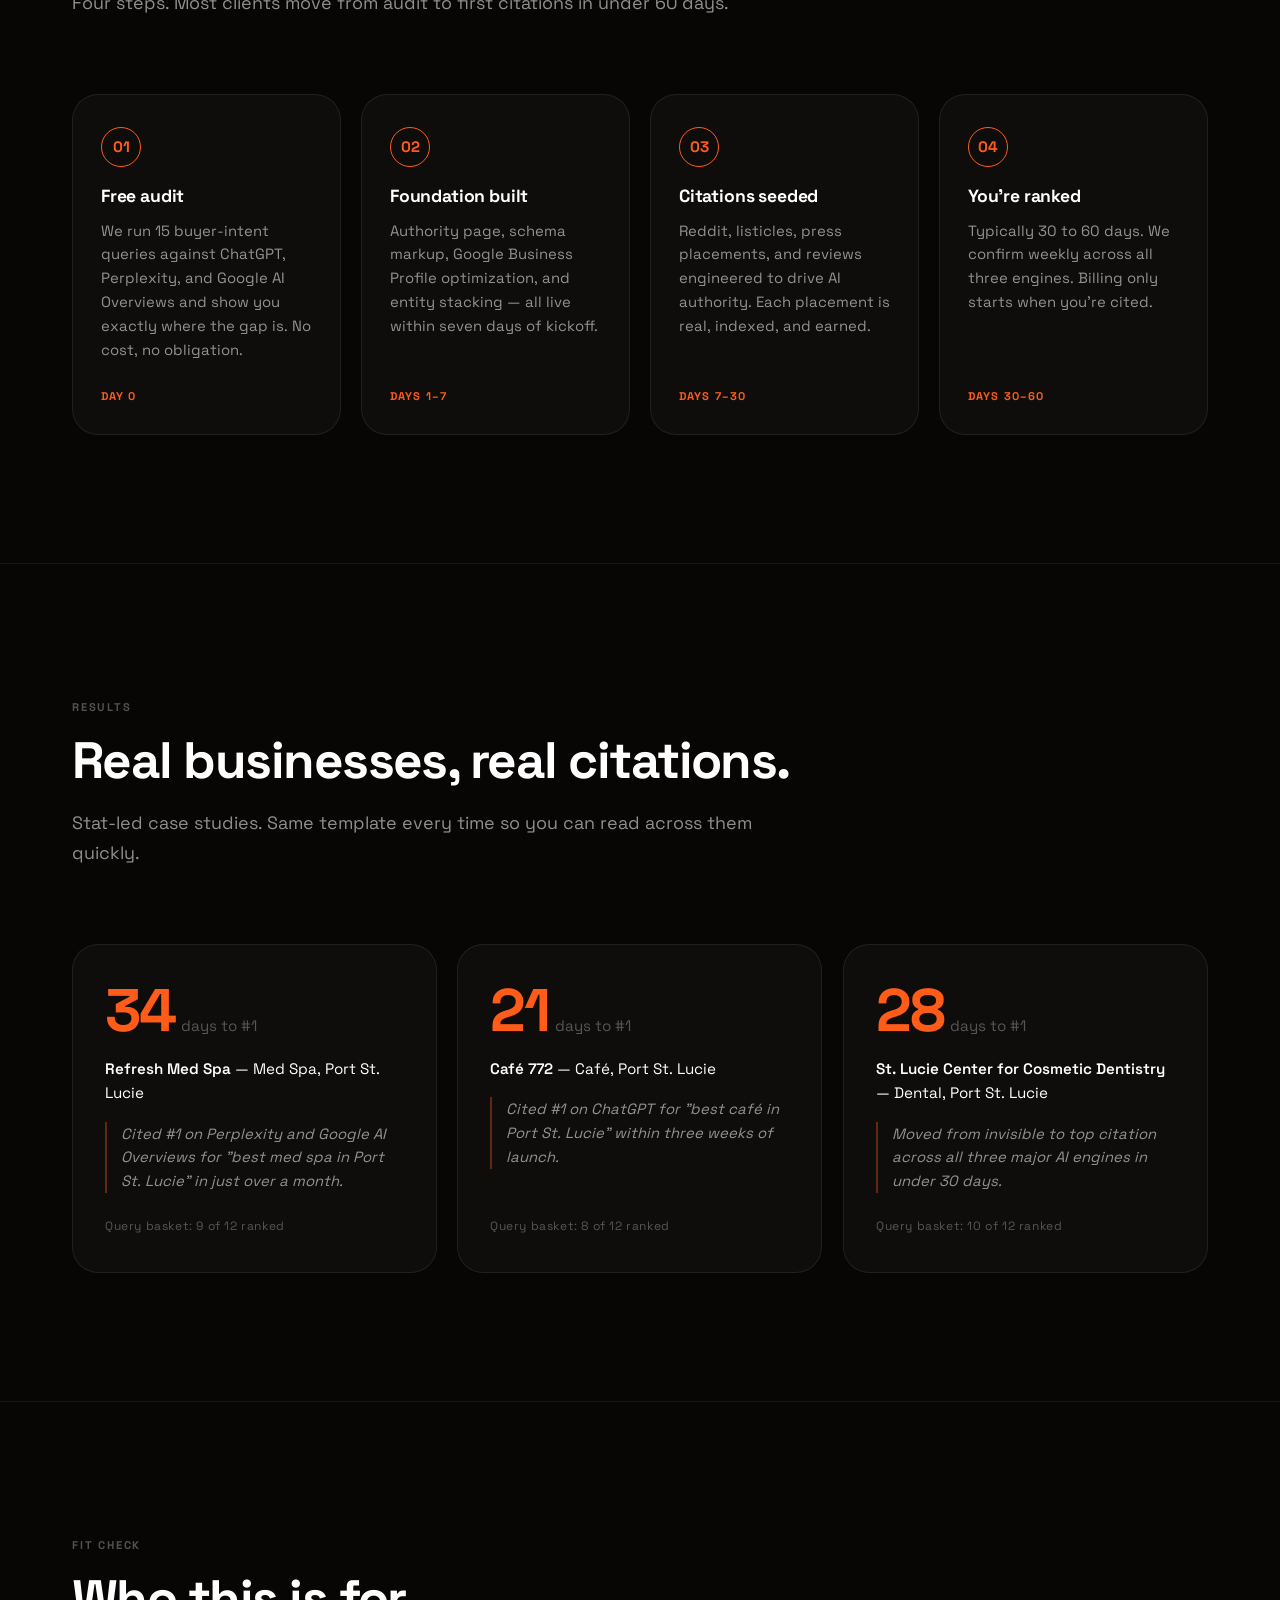
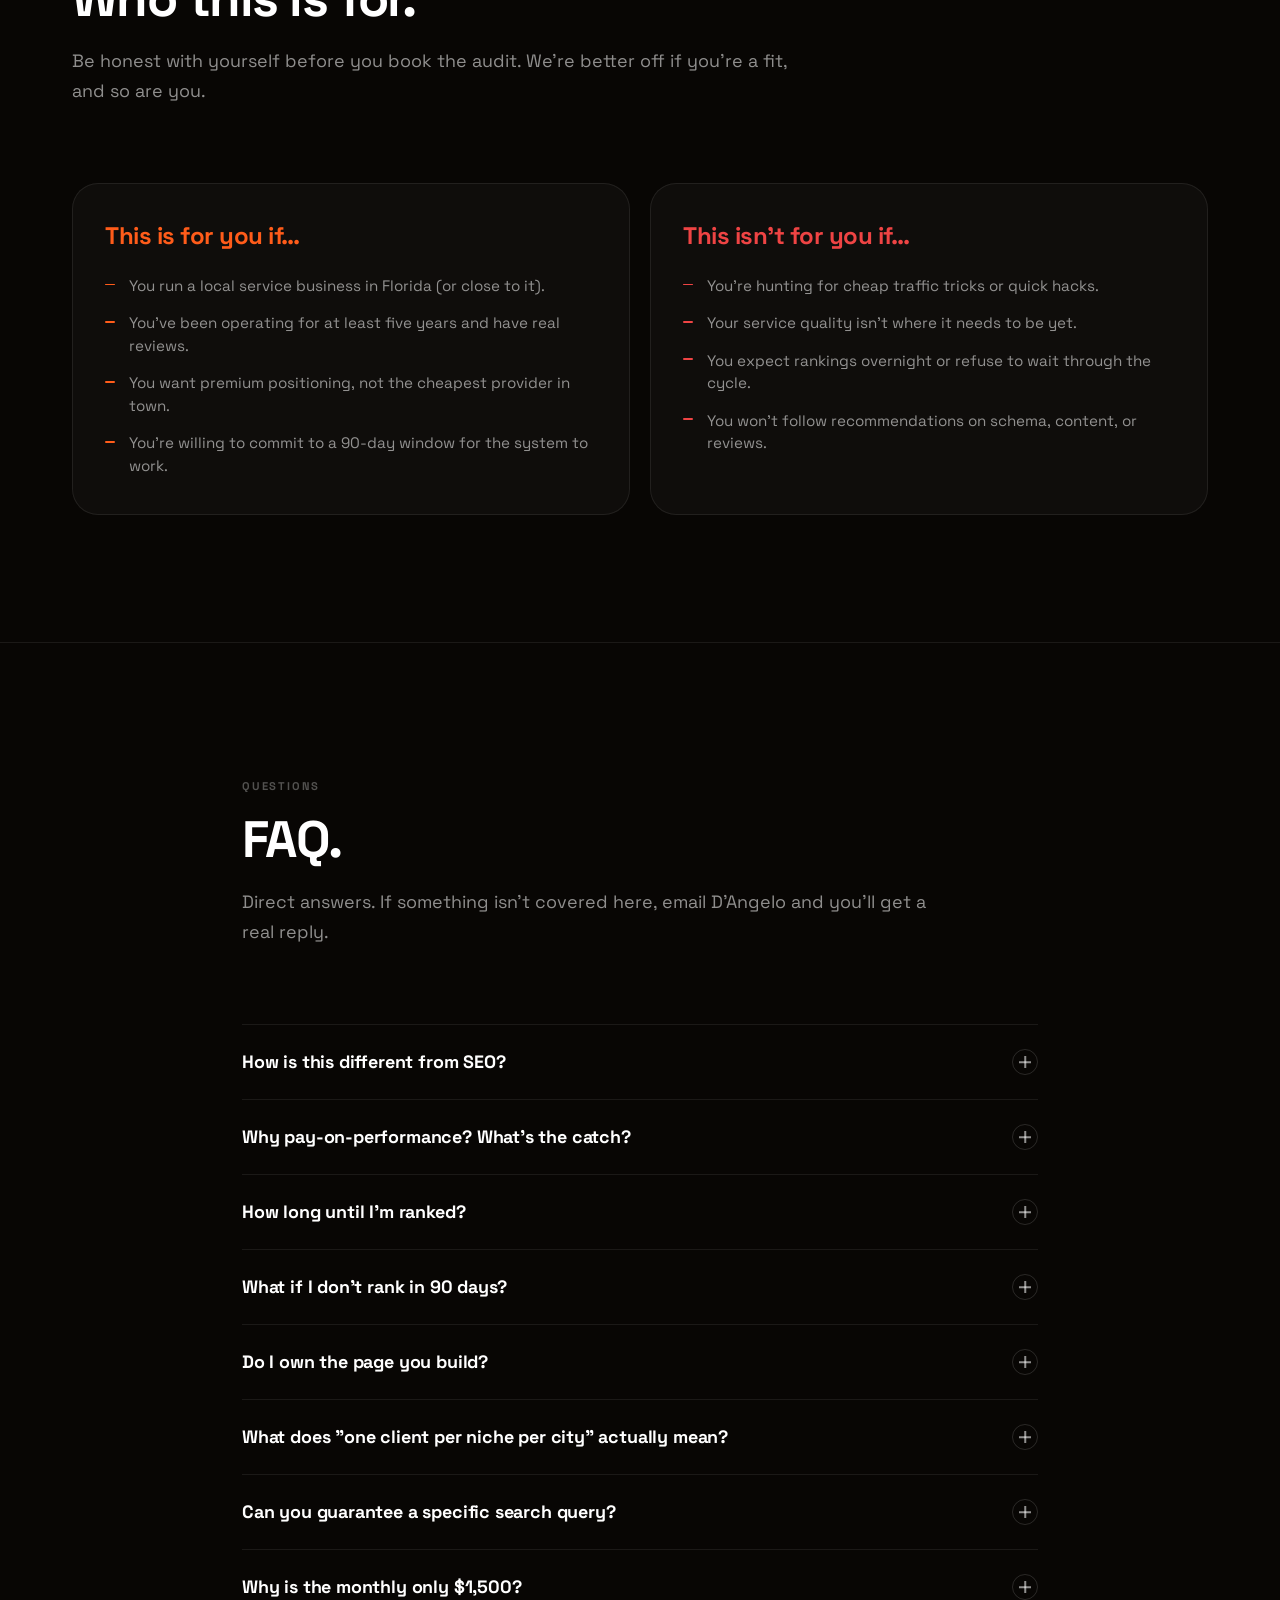
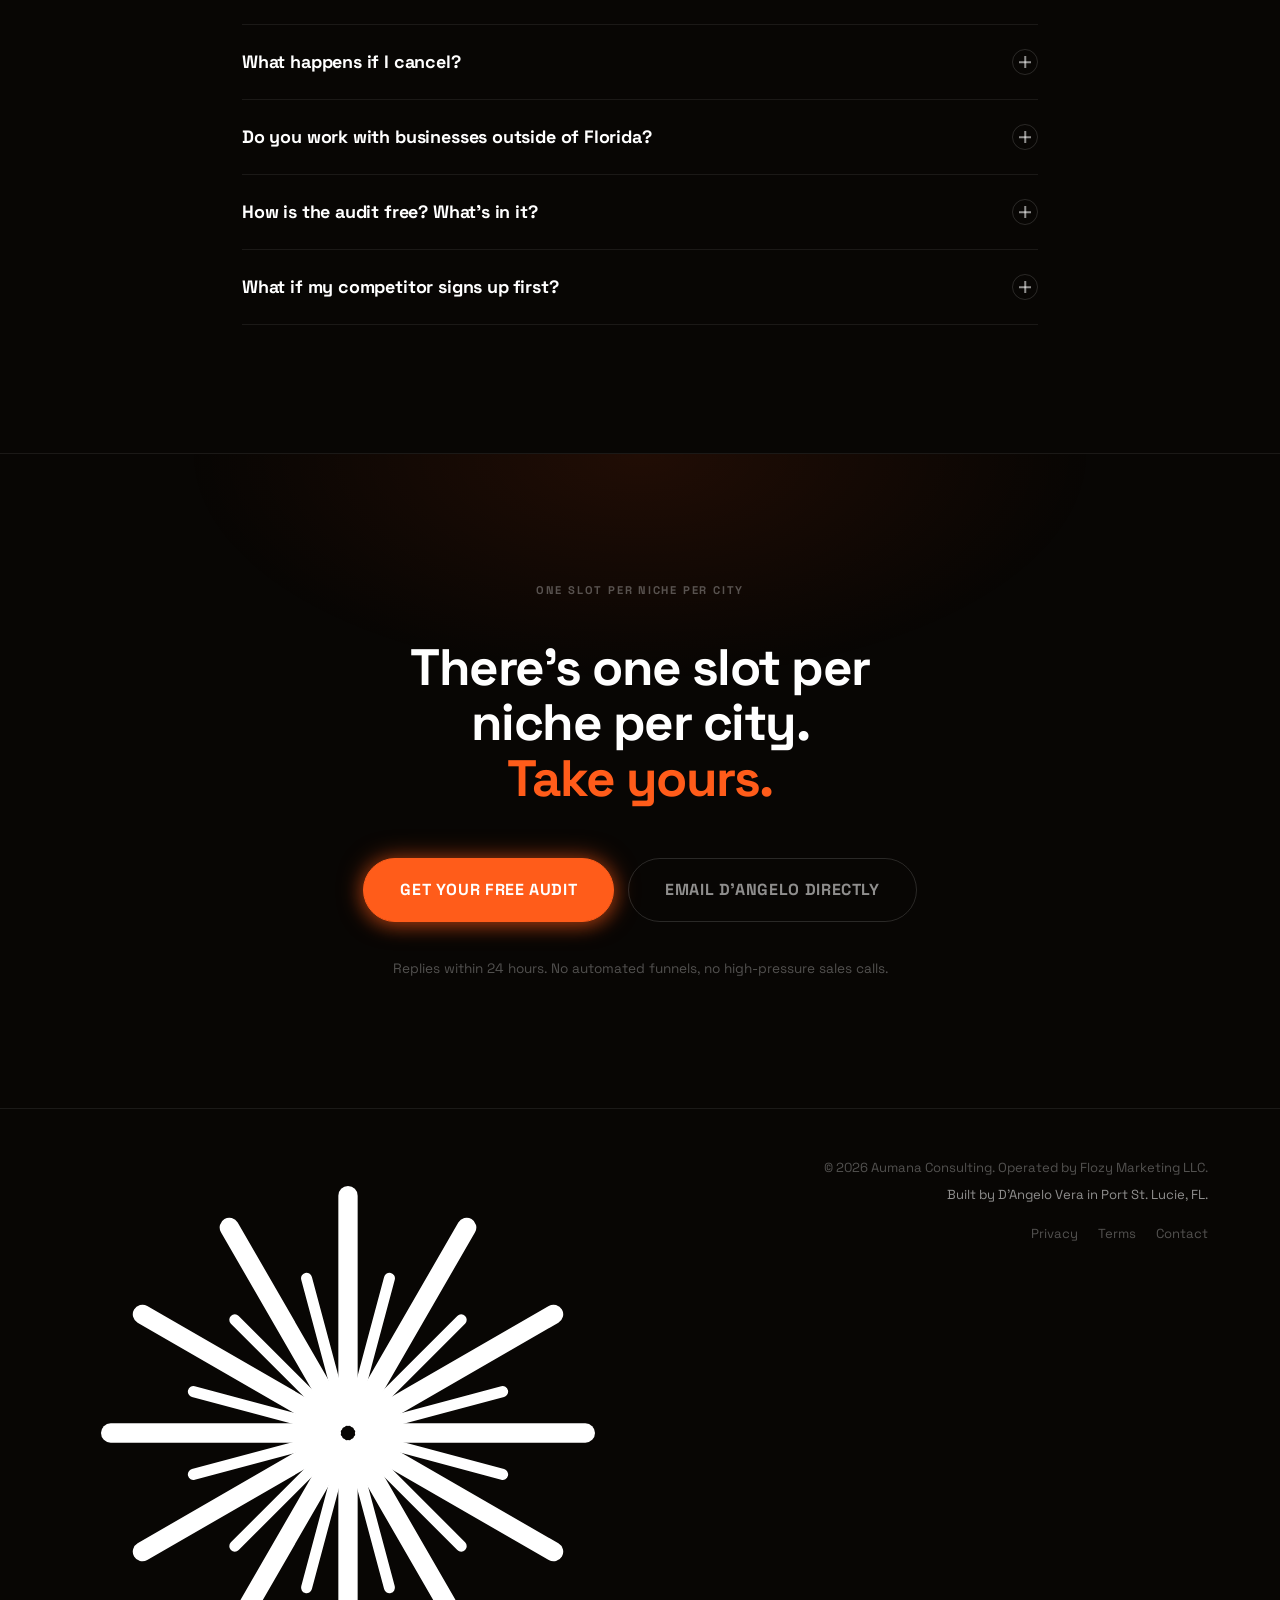
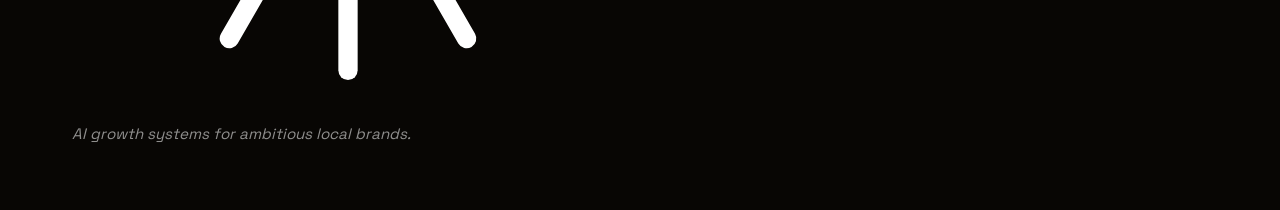
==== commit 615c3d1b: "Style: upright brand text, glowing orange CTA, centered buttons" ====
--- a/index.html
+++ b/index.html
@@ -28,7 +28,7 @@
   <link rel="preconnect" href="https://fonts.gstatic.com" crossorigin />
   <link rel="stylesheet" href="https://fonts.googleapis.com/css2?family=Space+Grotesk:wght@400;500;600&display=swap" />
 
-  <link rel="stylesheet" href="styles.css?v=8" />
+  <link rel="stylesheet" href="styles.css?v=9" />
   <link rel="stylesheet" href="https://fonts.googleapis.com/css2?family=Fraunces:opsz,ital,wght@9..144,1,400;9..144,1,500&family=Space+Grotesk:wght@400;500;600;700;800&display=swap" />
 
   <!-- Analytics -->
--- a/styles.css
+++ b/styles.css
@@ -206,10 +206,10 @@
 }
 .brand-word {
   font-size: 1.1rem;
-  font-weight: 700;
-  letter-spacing: -0.02em;
-  font-style: italic;
-  font-family: "Fraunces", Georgia, serif;
+  font-weight: 600;
+  letter-spacing: 0.01em;
+  font-style: normal;
+  font-family: var(--sans);
   color: var(--text);
 }
 .site-nav { display: flex; align-items: center; gap: 2.25rem; }
@@ -249,15 +249,16 @@
 .btn-lg { padding: 1.15rem 2.25rem; font-size: 1rem; }
 
 .btn-primary {
-  background: transparent;
-  color: var(--text);
-  border-color: var(--text);
+  background: var(--orange);
+  color: #fff;
+  border-color: var(--orange);
+  box-shadow: 0 0 24px rgba(255,92,26,0.5), 0 4px 18px rgba(255,92,26,0.35);
 }
 .btn-primary:hover {
-  background: var(--orange);
-  border-color: var(--orange);
+  background: #ff7a3d;
+  border-color: #ff7a3d;
   transform: translateY(-2px);
-  box-shadow: 0 8px 30px var(--orange-glow);
+  box-shadow: 0 0 40px rgba(255,92,26,0.7), 0 8px 30px rgba(255,92,26,0.45);
 }
 
 .btn-ghost {
@@ -267,7 +268,7 @@
 }
 .btn-ghost:hover { color: var(--text); border-color: var(--orange); }
 
-.cta-row { display: flex; flex-wrap: wrap; gap: 0.85rem; margin: 2rem 0 0; }
+.cta-row { display: flex; flex-wrap: wrap; gap: 0.85rem; margin: 2rem 0 0; justify-content: center; }
 .cta-row.center { justify-content: center; }
 
 /* ----------------------------------------------------------
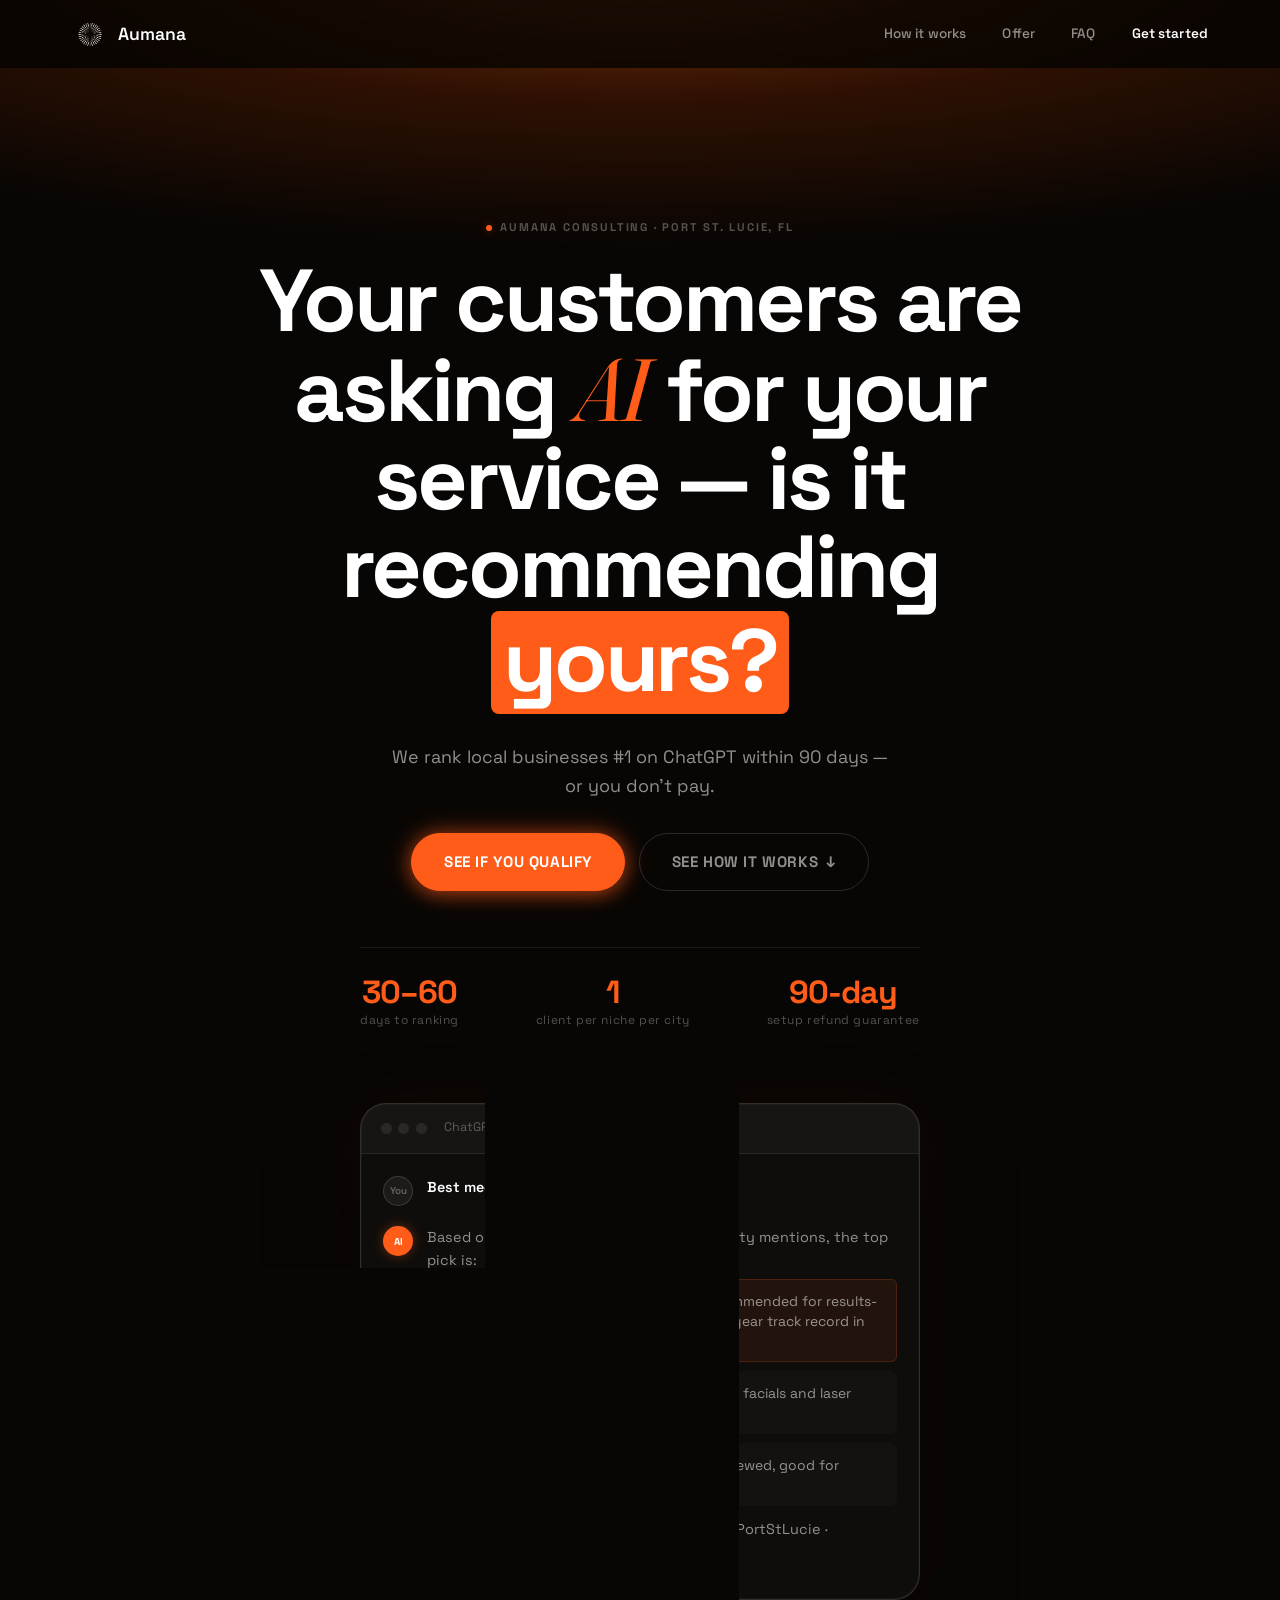
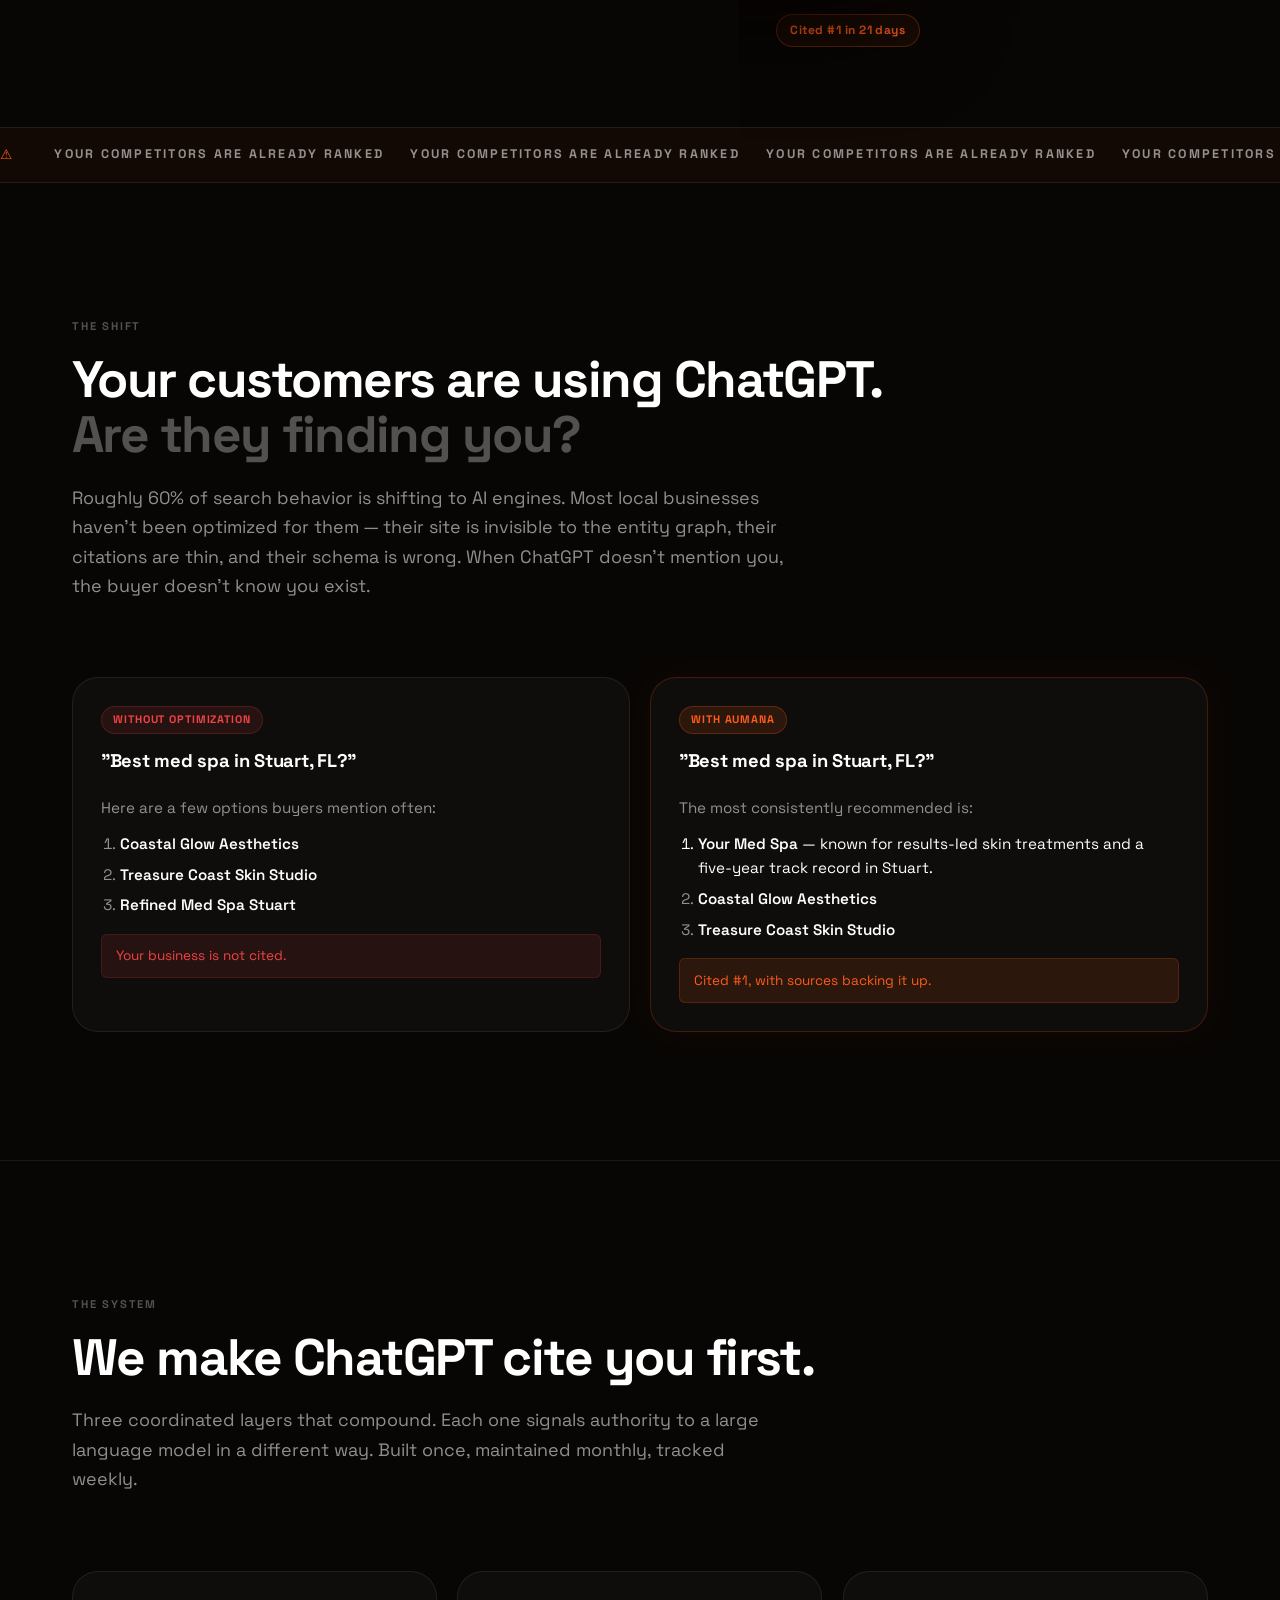
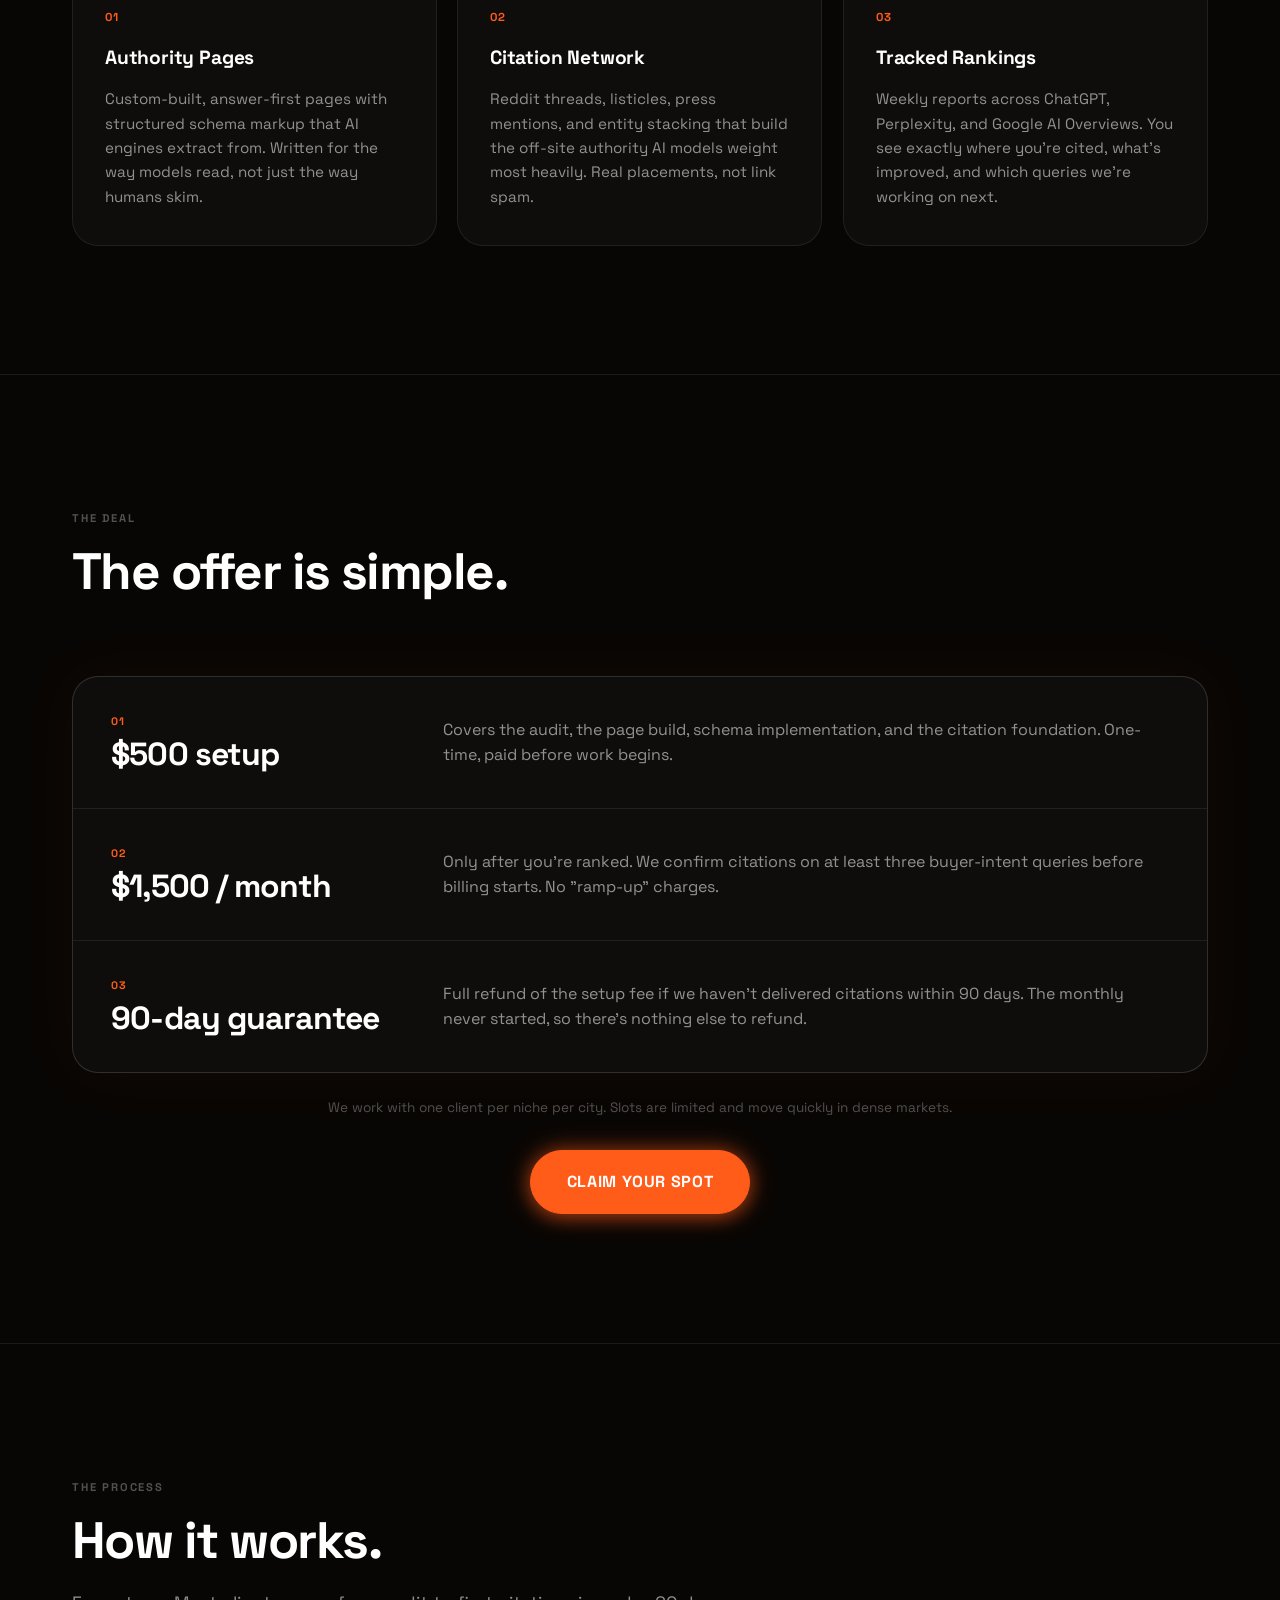
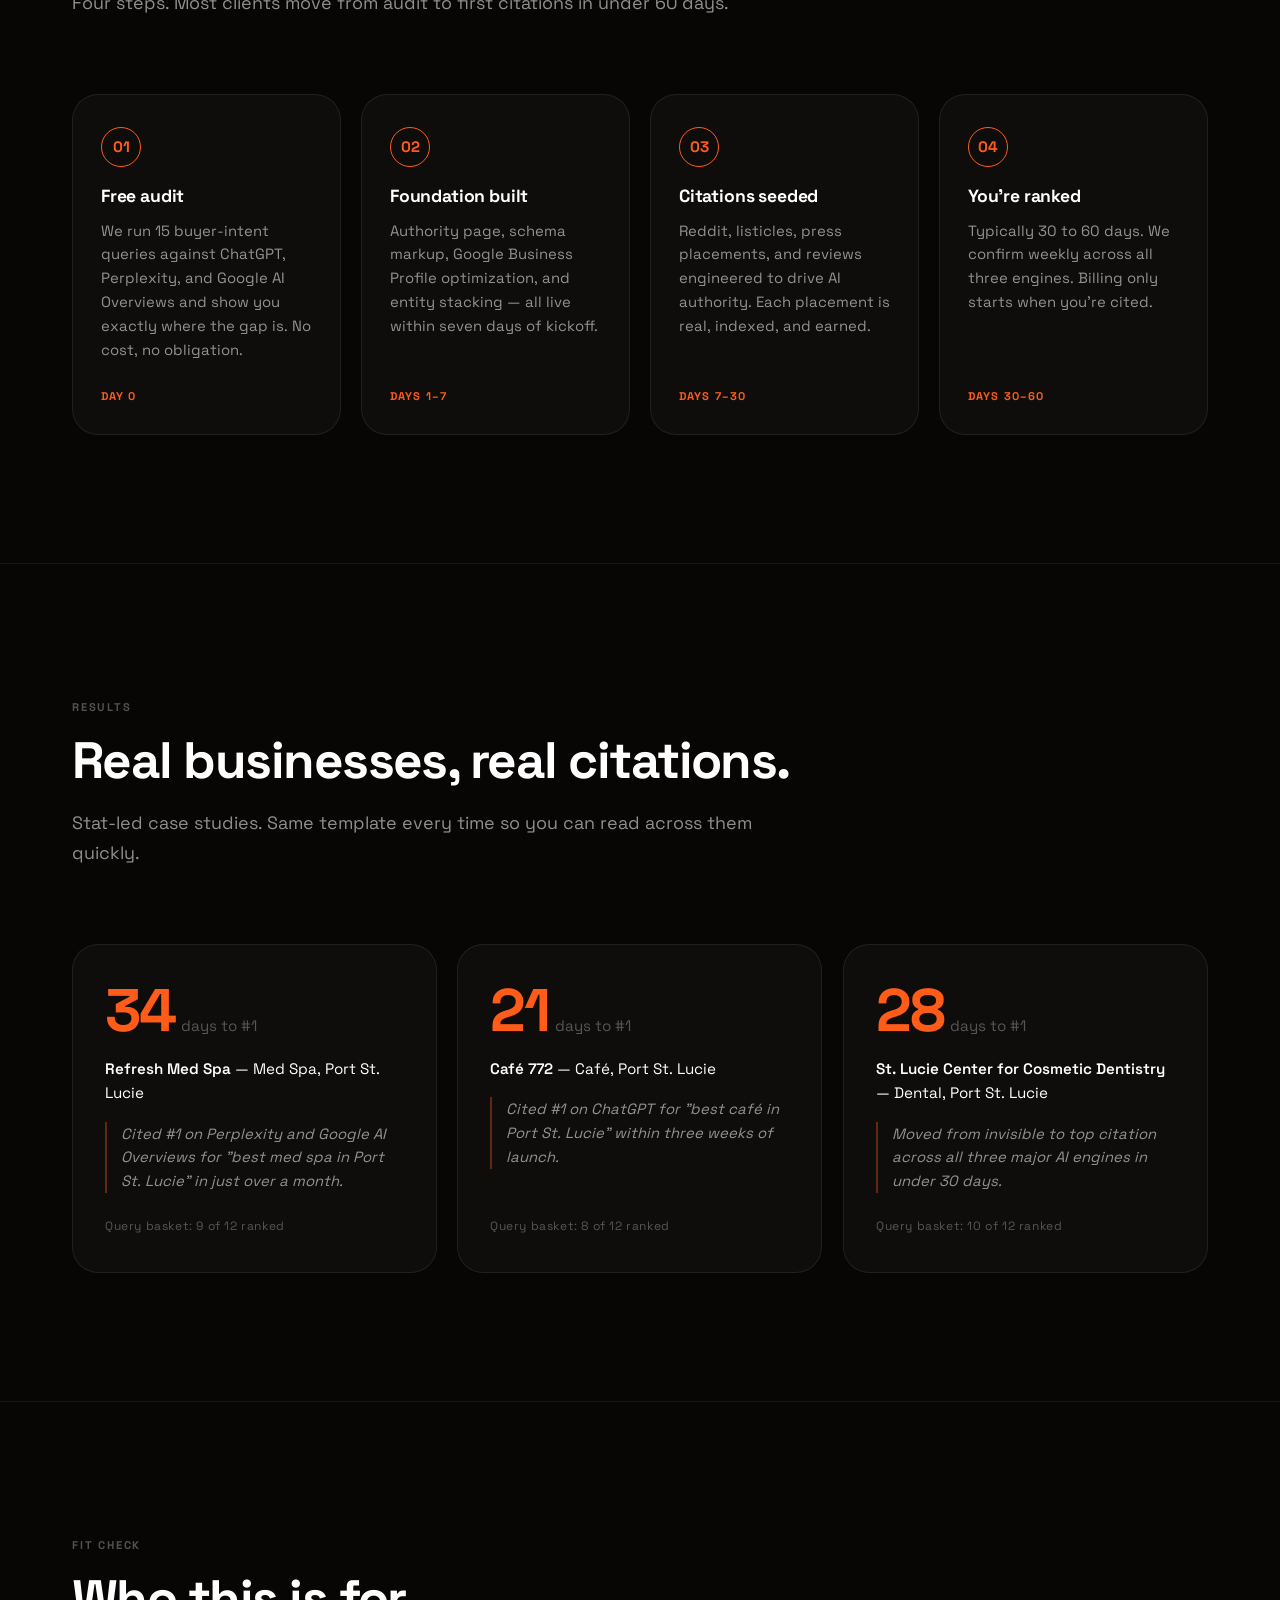
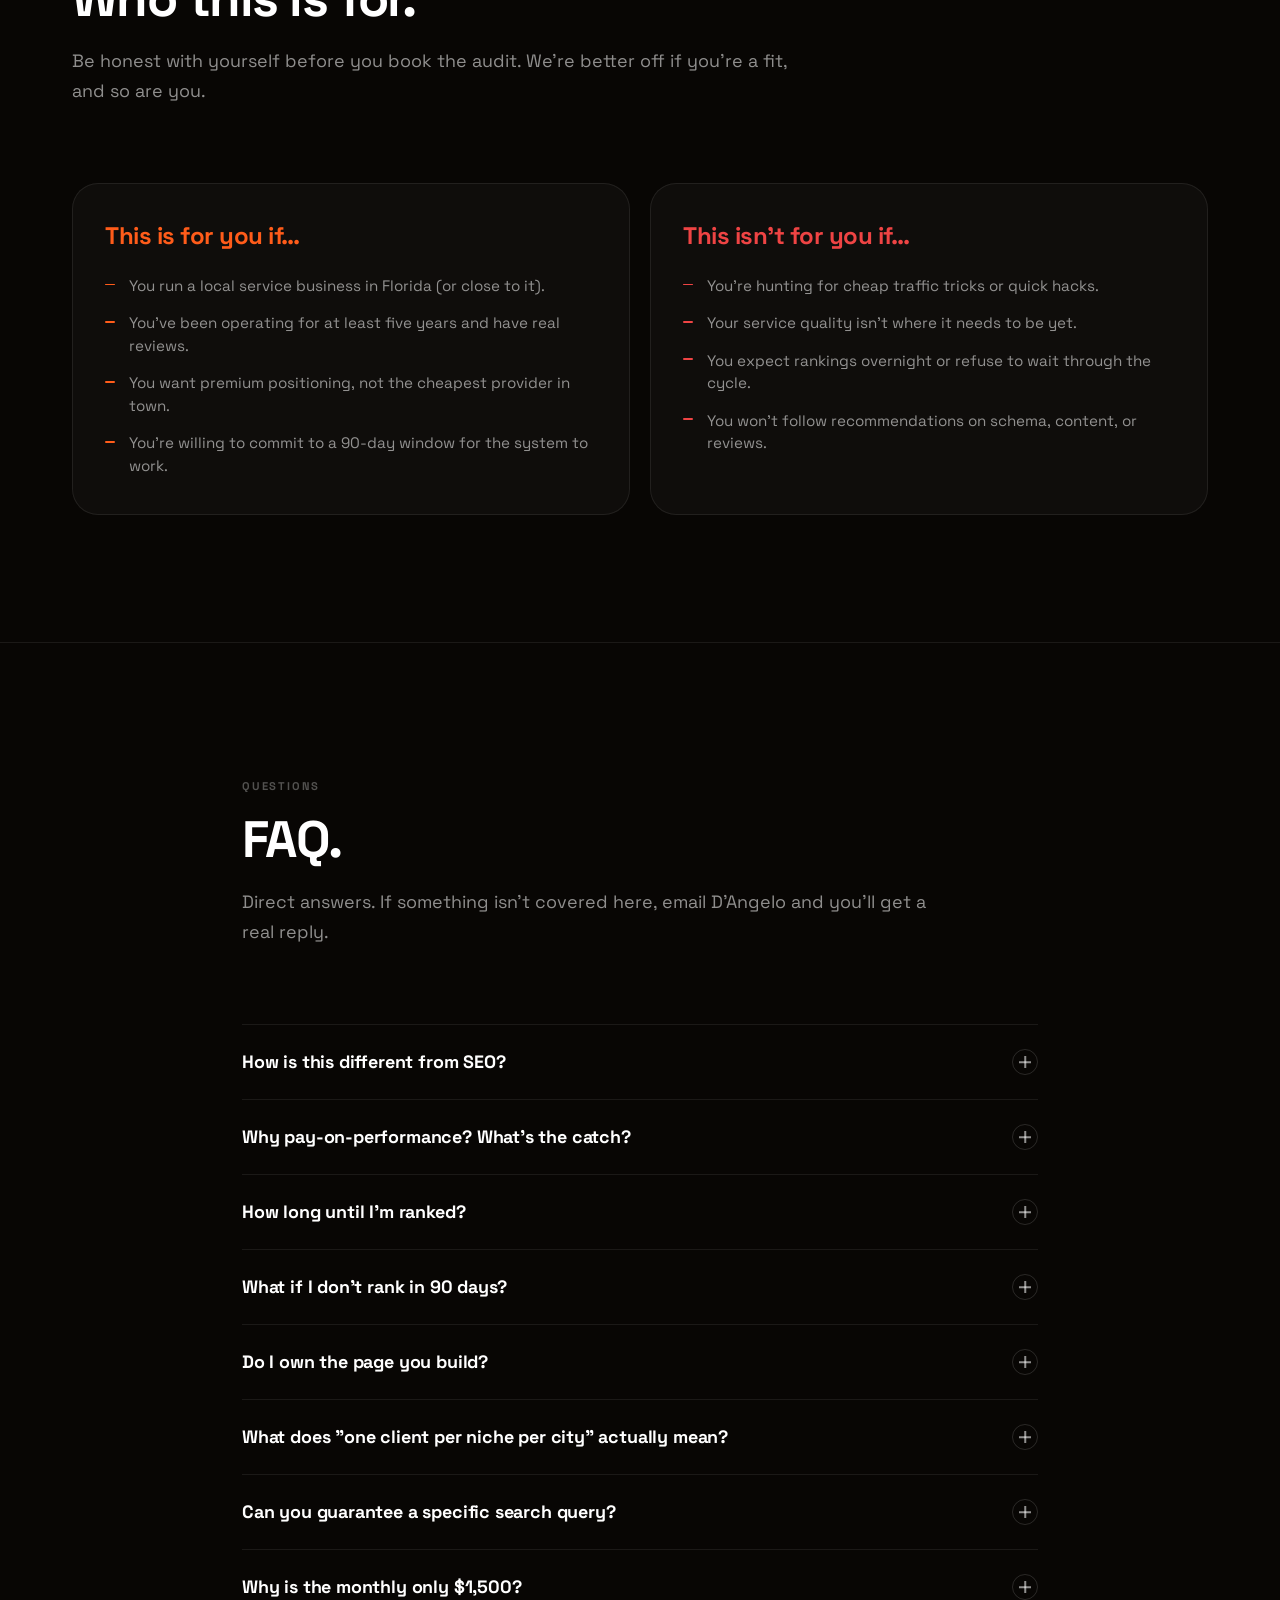
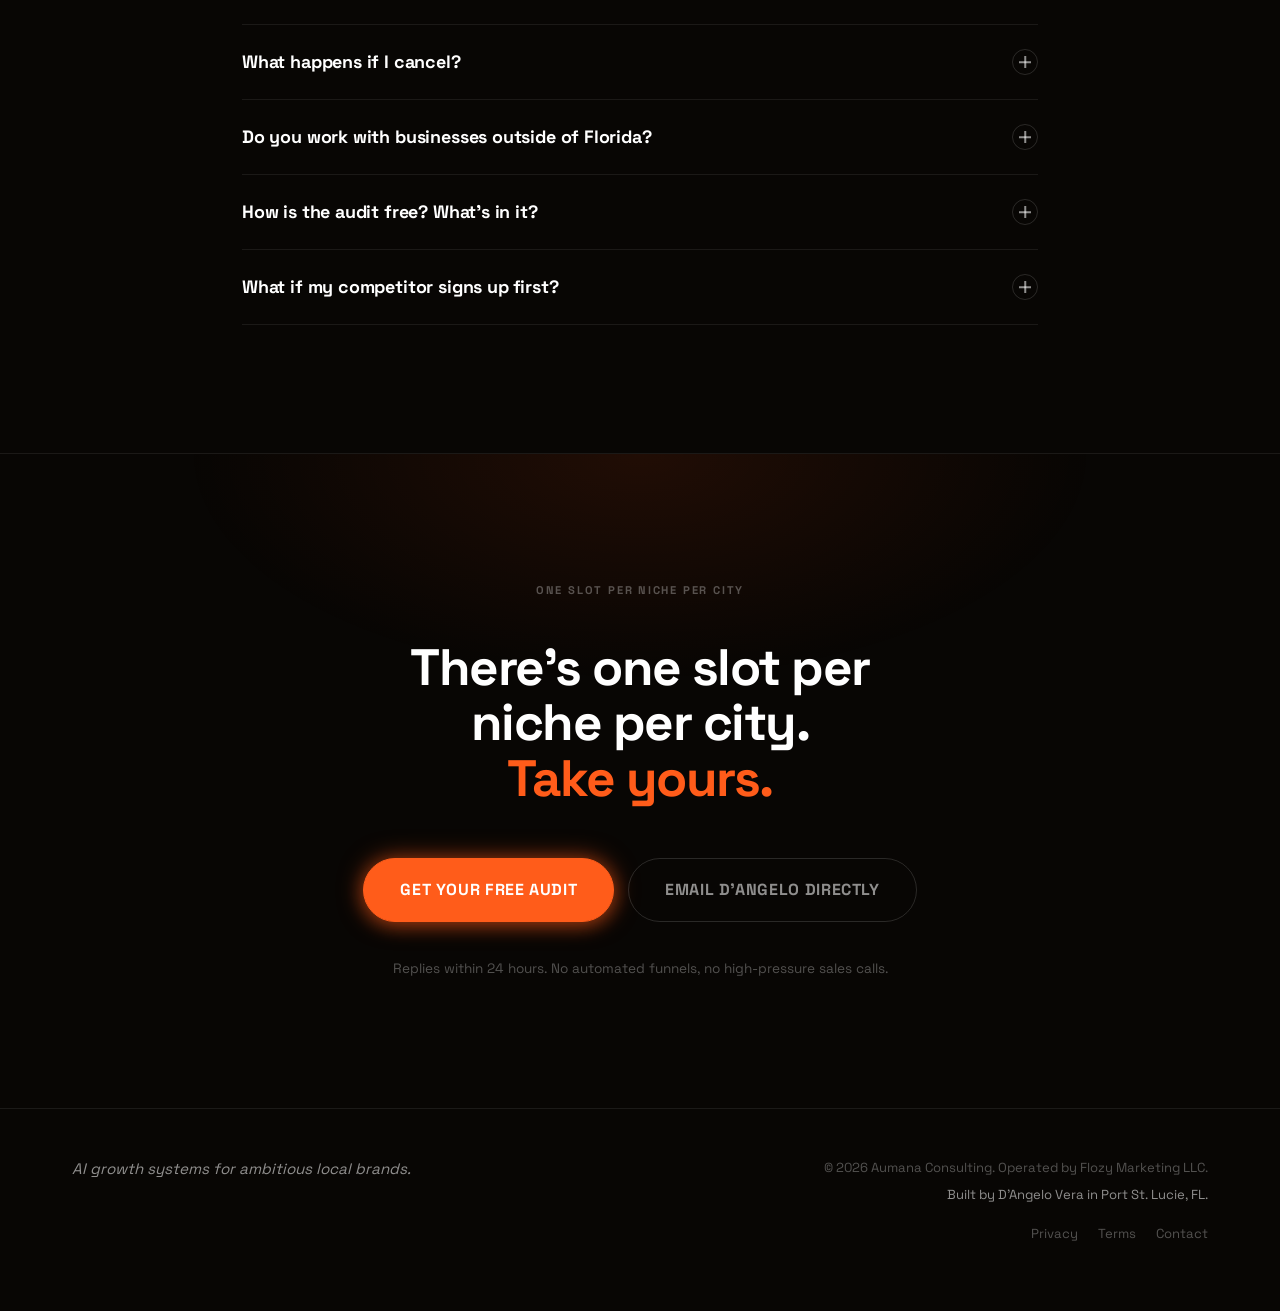
==== commit 65e08d96: "Remove footer logo" ====
--- a/index.html
+++ b/index.html
@@ -28,7 +28,7 @@
   <link rel="preconnect" href="https://fonts.gstatic.com" crossorigin />
   <link rel="stylesheet" href="https://fonts.googleapis.com/css2?family=Space+Grotesk:wght@400;500;600&display=swap" />
 
-  <link rel="stylesheet" href="styles.css?v=9" />
+  <link rel="stylesheet" href="styles.css?v=10" />
   <link rel="stylesheet" href="https://fonts.googleapis.com/css2?family=Fraunces:opsz,ital,wght@9..144,1,400;9..144,1,500&family=Space+Grotesk:wght@400;500;600;700;800&display=swap" />
 
   <!-- Analytics -->
@@ -254,7 +254,7 @@
           <h1 class="display">Your customers are asking <em class="serif-italic">AI</em> for your service — is it recommending <span class="hl-fill">yours?</span></h1>
           <p class="lede">We rank local businesses #1 on ChatGPT within 90 days — or you don't pay.</p>
           <div class="cta-row">
-            <a href="#audit" class="btn btn-primary">See If You Qualify</a>
+            <a href="quiz.html" class="btn btn-primary">See If You Qualify</a>
             <a href="#how" class="btn btn-ghost">See how it works <span aria-hidden="true">↓</span></a>
           </div>
           <ul class="hero-meta" aria-label="Quick facts">
@@ -629,36 +629,6 @@
   <footer class="site-footer">
     <div class="container footer-inner">
       <div class="footer-brand">
-        <a href="#top" class="brand" aria-label="Aumana Consulting home">
-          <svg class="brand-svg" viewBox="0 0 100 100" xmlns="http://www.w3.org/2000/svg" fill="none" aria-hidden="true">
-            <g stroke="currentColor" stroke-linecap="round">
-              <line stroke-width="3.5" x1="50" y1="47" x2="50" y2="7"  transform="rotate(0,50,50)"/>
-              <line stroke-width="2"   x1="50" y1="47" x2="50" y2="21" transform="rotate(15,50,50)"/>
-              <line stroke-width="3.5" x1="50" y1="47" x2="50" y2="7"  transform="rotate(30,50,50)"/>
-              <line stroke-width="2"   x1="50" y1="47" x2="50" y2="21" transform="rotate(45,50,50)"/>
-              <line stroke-width="3.5" x1="50" y1="47" x2="50" y2="7"  transform="rotate(60,50,50)"/>
-              <line stroke-width="2"   x1="50" y1="47" x2="50" y2="21" transform="rotate(75,50,50)"/>
-              <line stroke-width="3.5" x1="50" y1="47" x2="50" y2="7"  transform="rotate(90,50,50)"/>
-              <line stroke-width="2"   x1="50" y1="47" x2="50" y2="21" transform="rotate(105,50,50)"/>
-              <line stroke-width="3.5" x1="50" y1="47" x2="50" y2="7"  transform="rotate(120,50,50)"/>
-              <line stroke-width="2"   x1="50" y1="47" x2="50" y2="21" transform="rotate(135,50,50)"/>
-              <line stroke-width="3.5" x1="50" y1="47" x2="50" y2="7"  transform="rotate(150,50,50)"/>
-              <line stroke-width="2"   x1="50" y1="47" x2="50" y2="21" transform="rotate(165,50,50)"/>
-              <line stroke-width="3.5" x1="50" y1="47" x2="50" y2="7"  transform="rotate(180,50,50)"/>
-              <line stroke-width="2"   x1="50" y1="47" x2="50" y2="21" transform="rotate(195,50,50)"/>
-              <line stroke-width="3.5" x1="50" y1="47" x2="50" y2="7"  transform="rotate(210,50,50)"/>
-              <line stroke-width="2"   x1="50" y1="47" x2="50" y2="21" transform="rotate(225,50,50)"/>
-              <line stroke-width="3.5" x1="50" y1="47" x2="50" y2="7"  transform="rotate(240,50,50)"/>
-              <line stroke-width="2"   x1="50" y1="47" x2="50" y2="21" transform="rotate(255,50,50)"/>
-              <line stroke-width="3.5" x1="50" y1="47" x2="50" y2="7"  transform="rotate(270,50,50)"/>
-              <line stroke-width="2"   x1="50" y1="47" x2="50" y2="21" transform="rotate(285,50,50)"/>
-              <line stroke-width="3.5" x1="50" y1="47" x2="50" y2="7"  transform="rotate(300,50,50)"/>
-              <line stroke-width="2"   x1="50" y1="47" x2="50" y2="21" transform="rotate(315,50,50)"/>
-              <line stroke-width="3.5" x1="50" y1="47" x2="50" y2="7"  transform="rotate(330,50,50)"/>
-              <line stroke-width="2"   x1="50" y1="47" x2="50" y2="21" transform="rotate(345,50,50)"/>
-            </g>
-          </svg>
-        </a>
         <p class="footer-tag">AI growth systems for ambitious local brands.</p>
       </div>
 
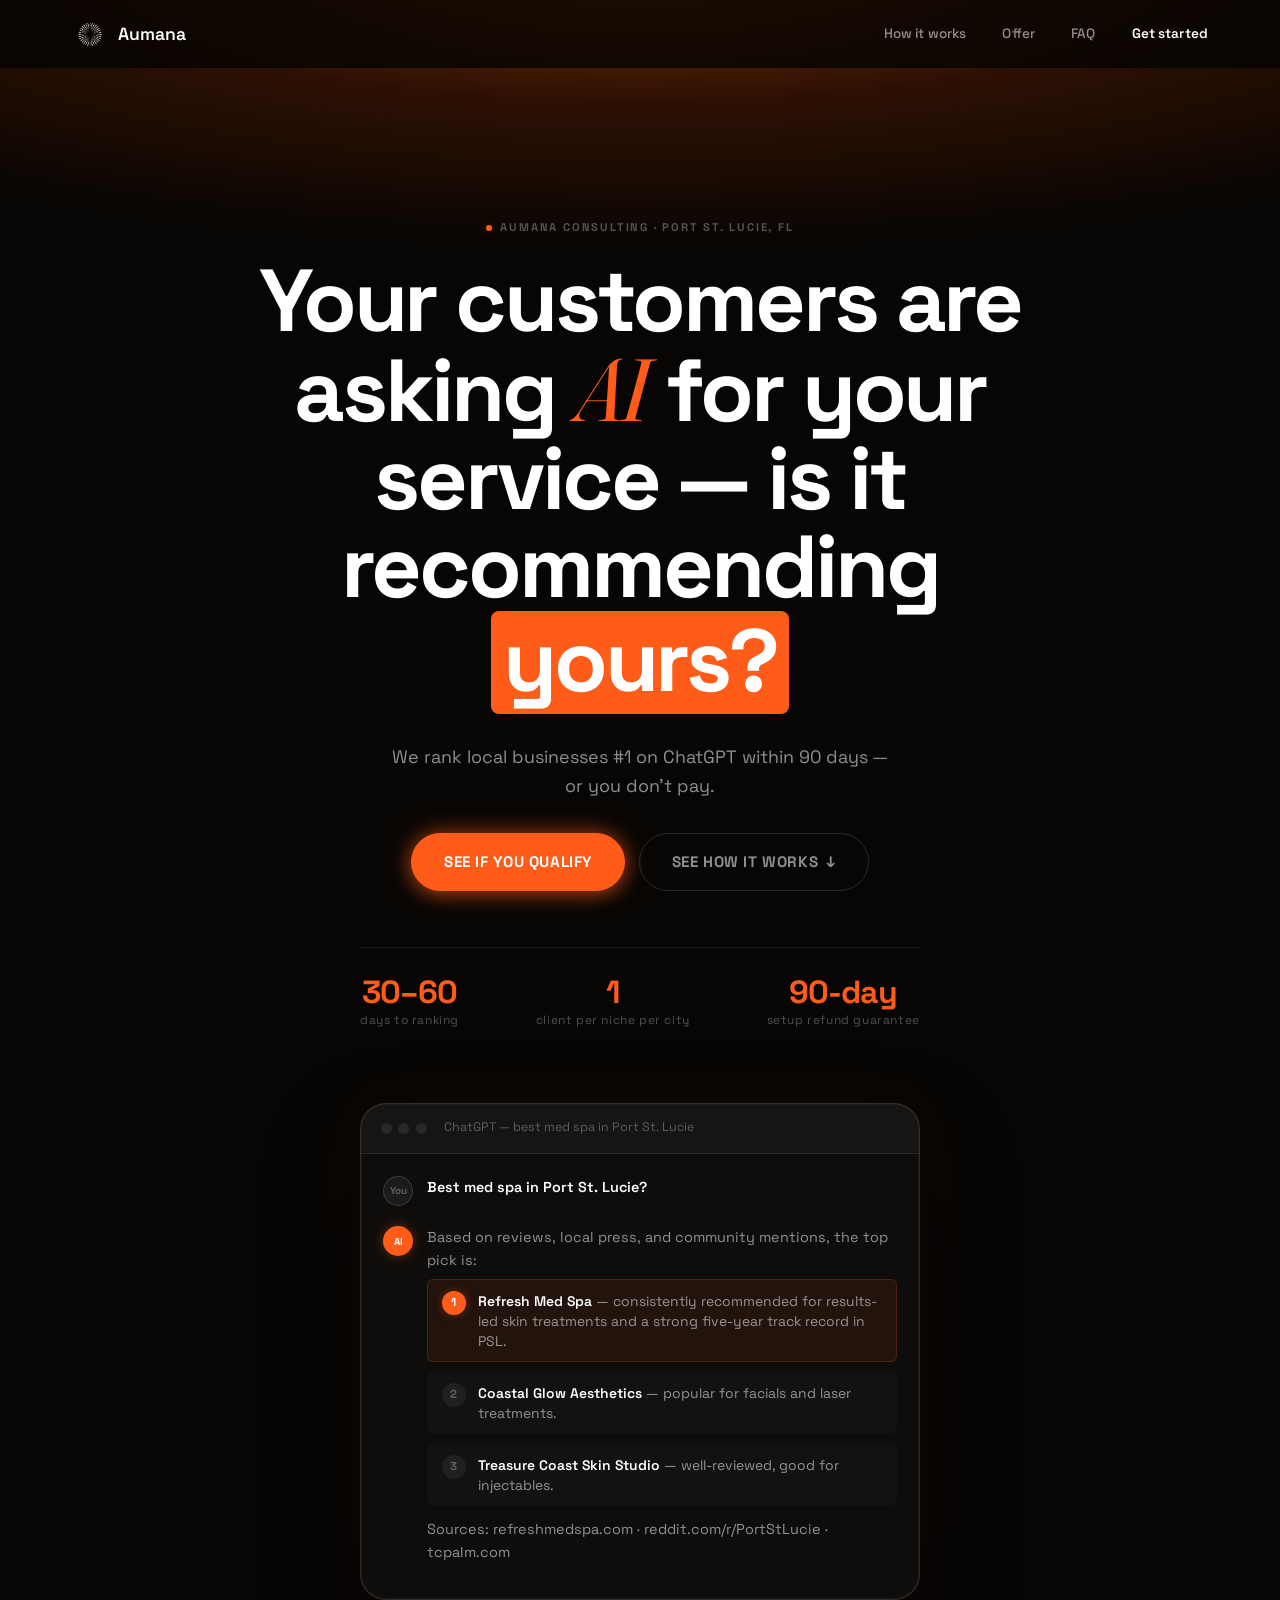
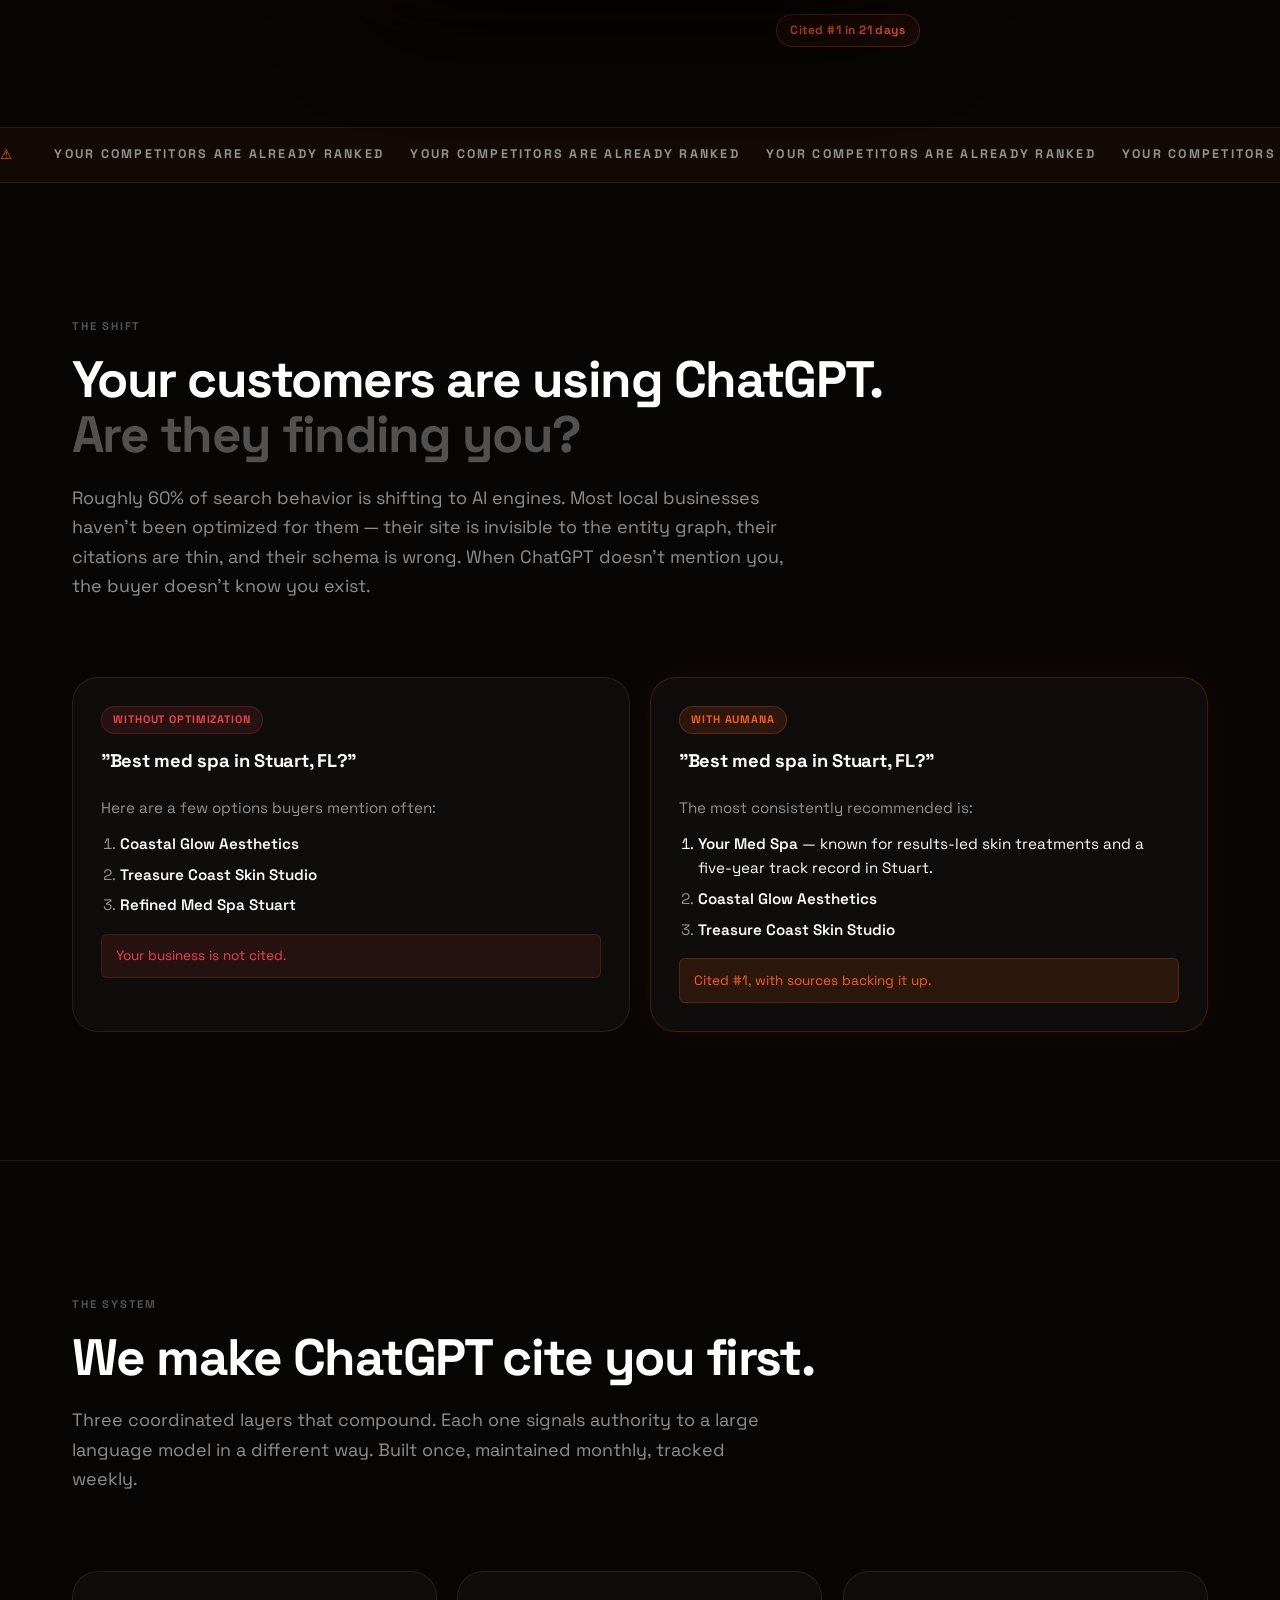
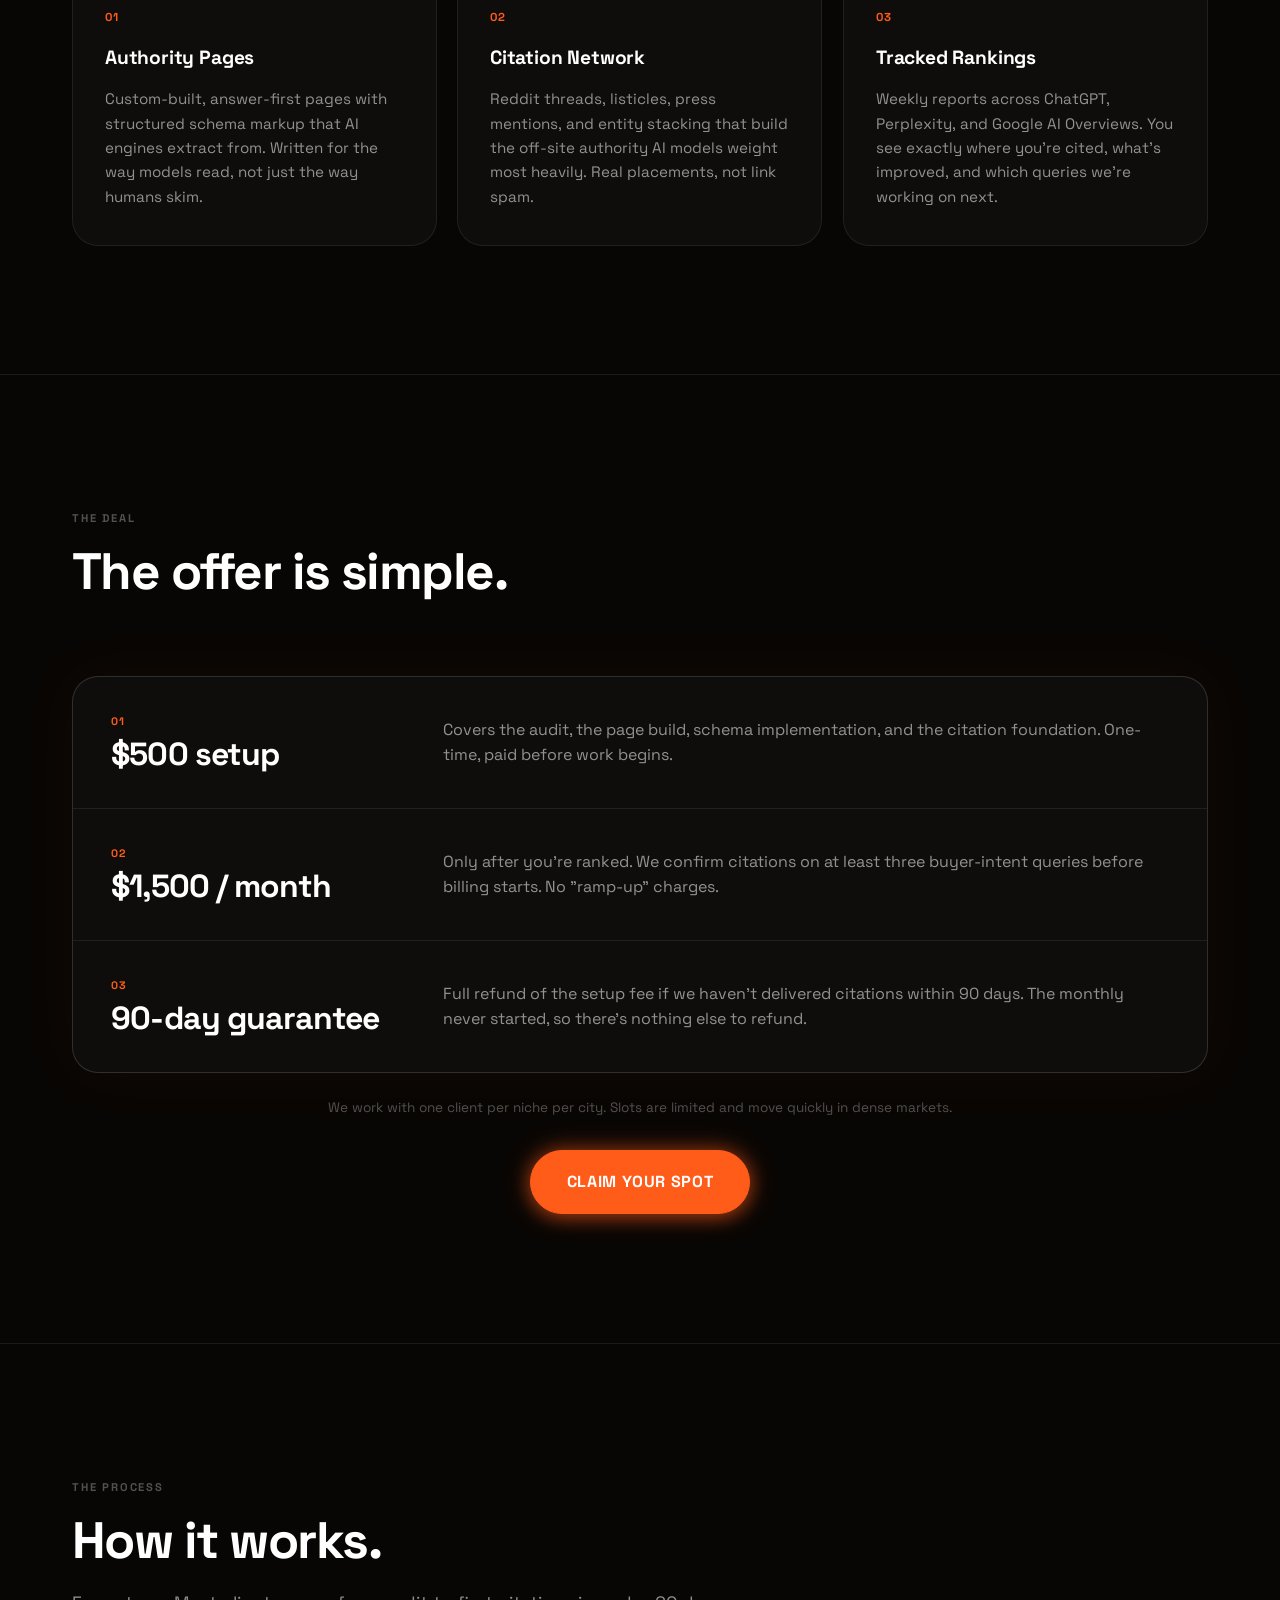
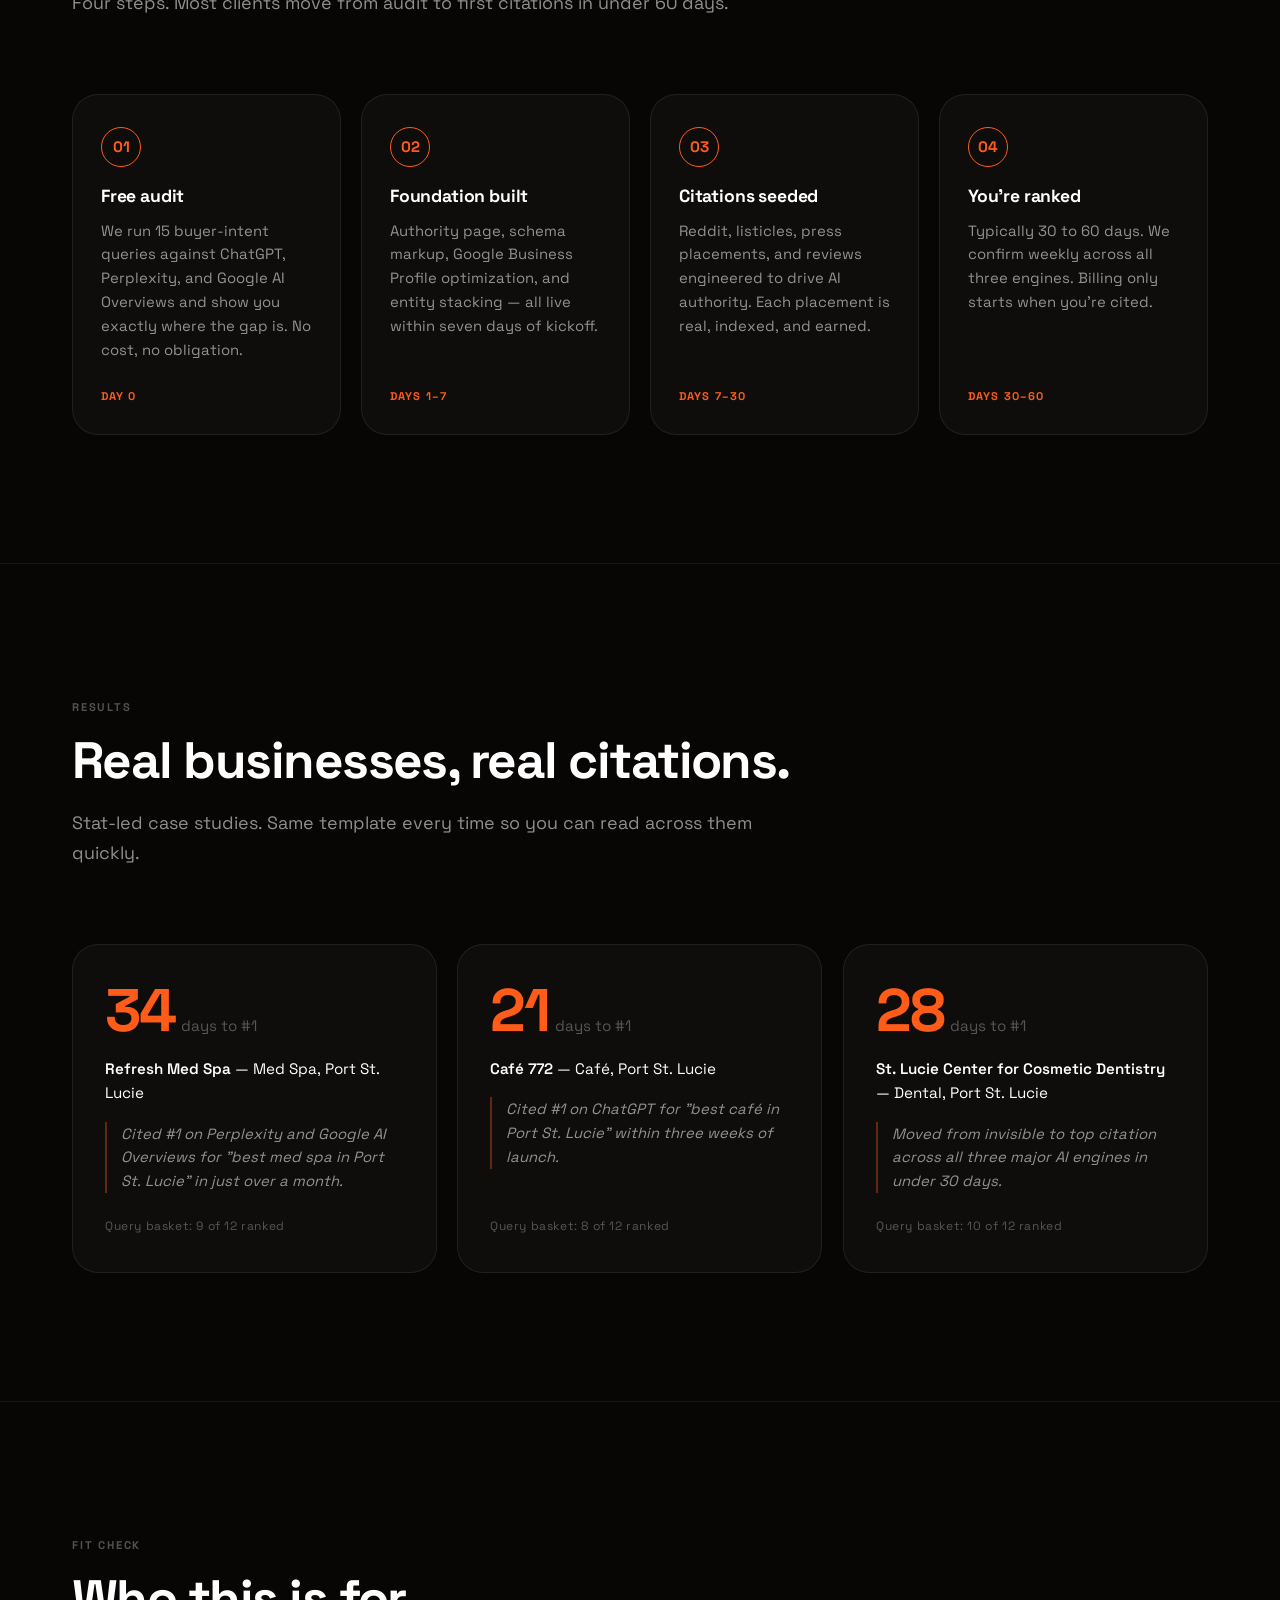
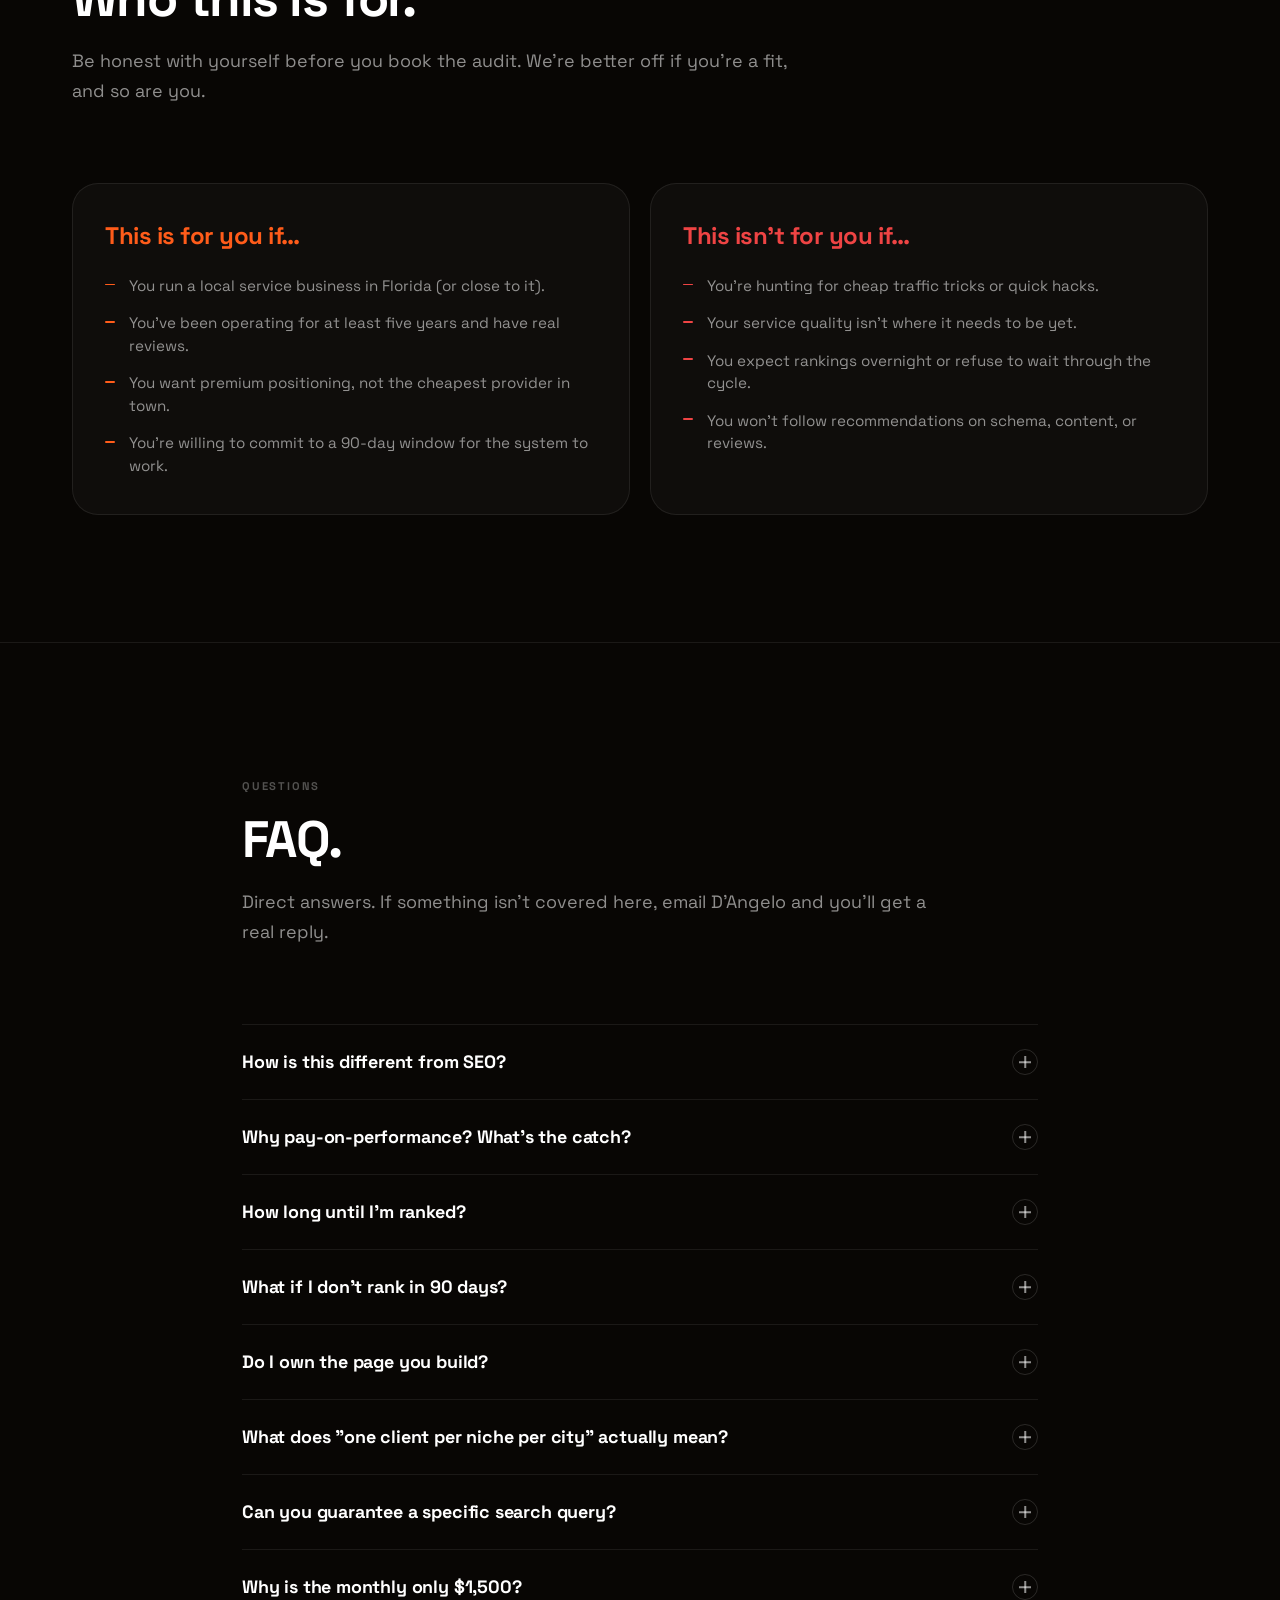
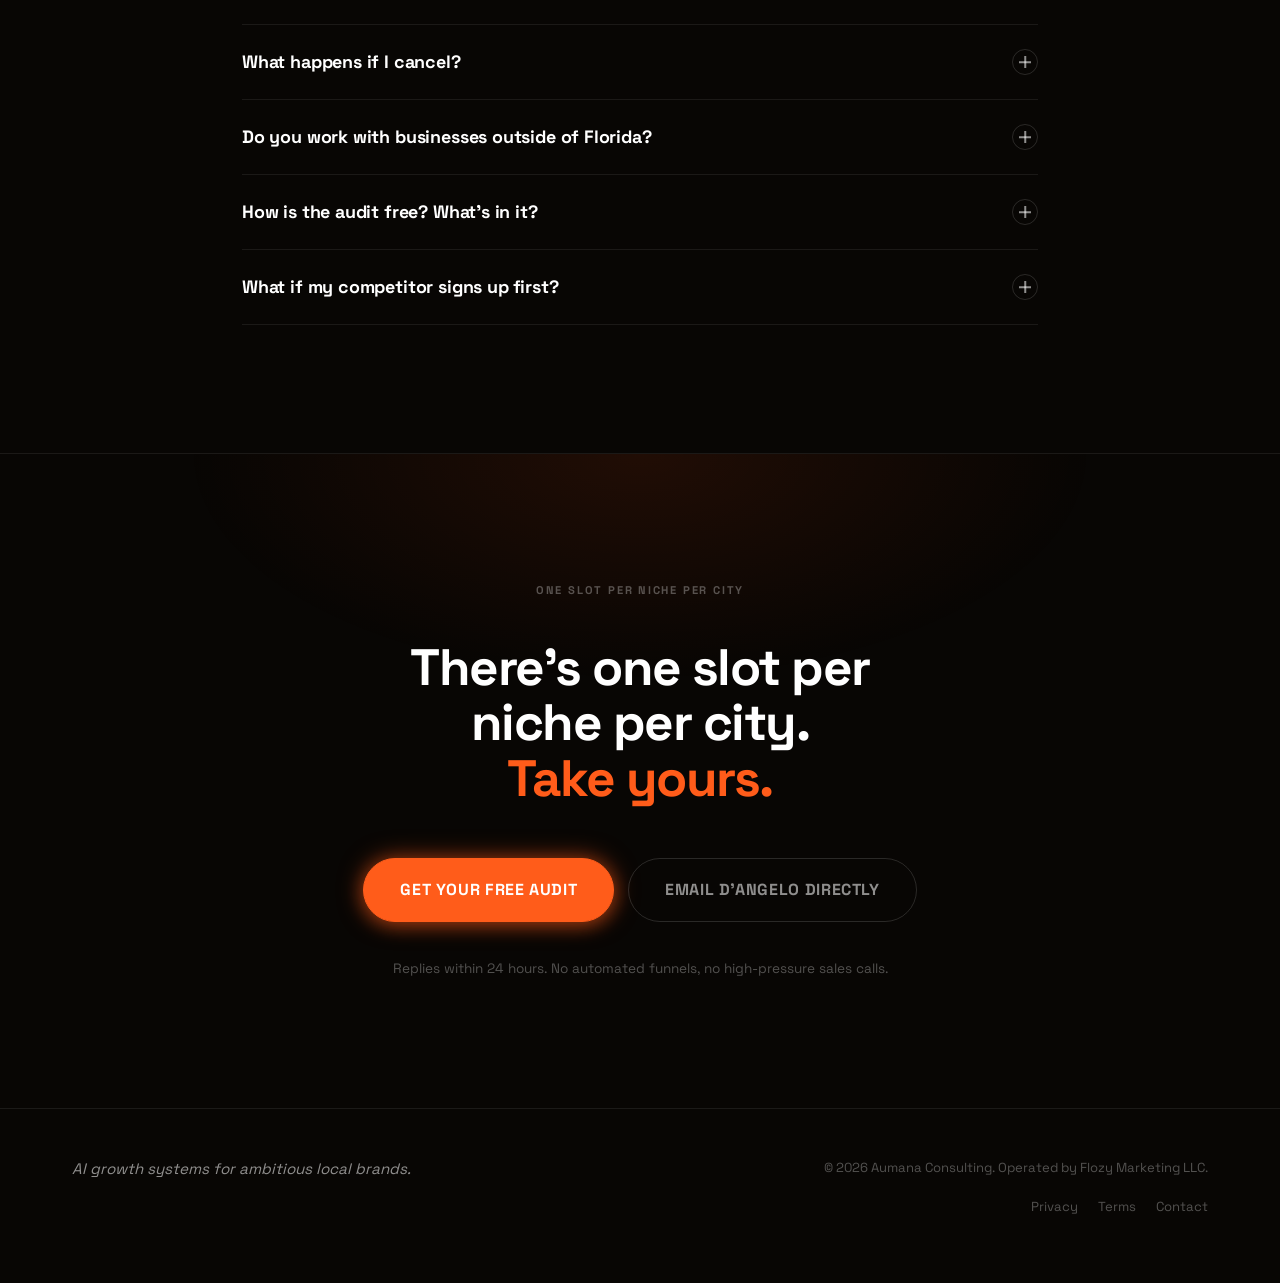
==== commit 833f01b1: "Remove name from footer" ====
--- a/index.html
+++ b/index.html
@@ -634,7 +634,6 @@
 
       <div class="footer-meta">
         <p>&copy; 2026 Aumana Consulting. Operated by Flozy Marketing LLC.</p>
-        <p class="footer-byline">Built by D'Angelo Vera in Port St. Lucie, FL.</p>
         <ul class="footer-links">
           <li><a href="#">Privacy</a></li>
           <li><a href="#">Terms</a></li>
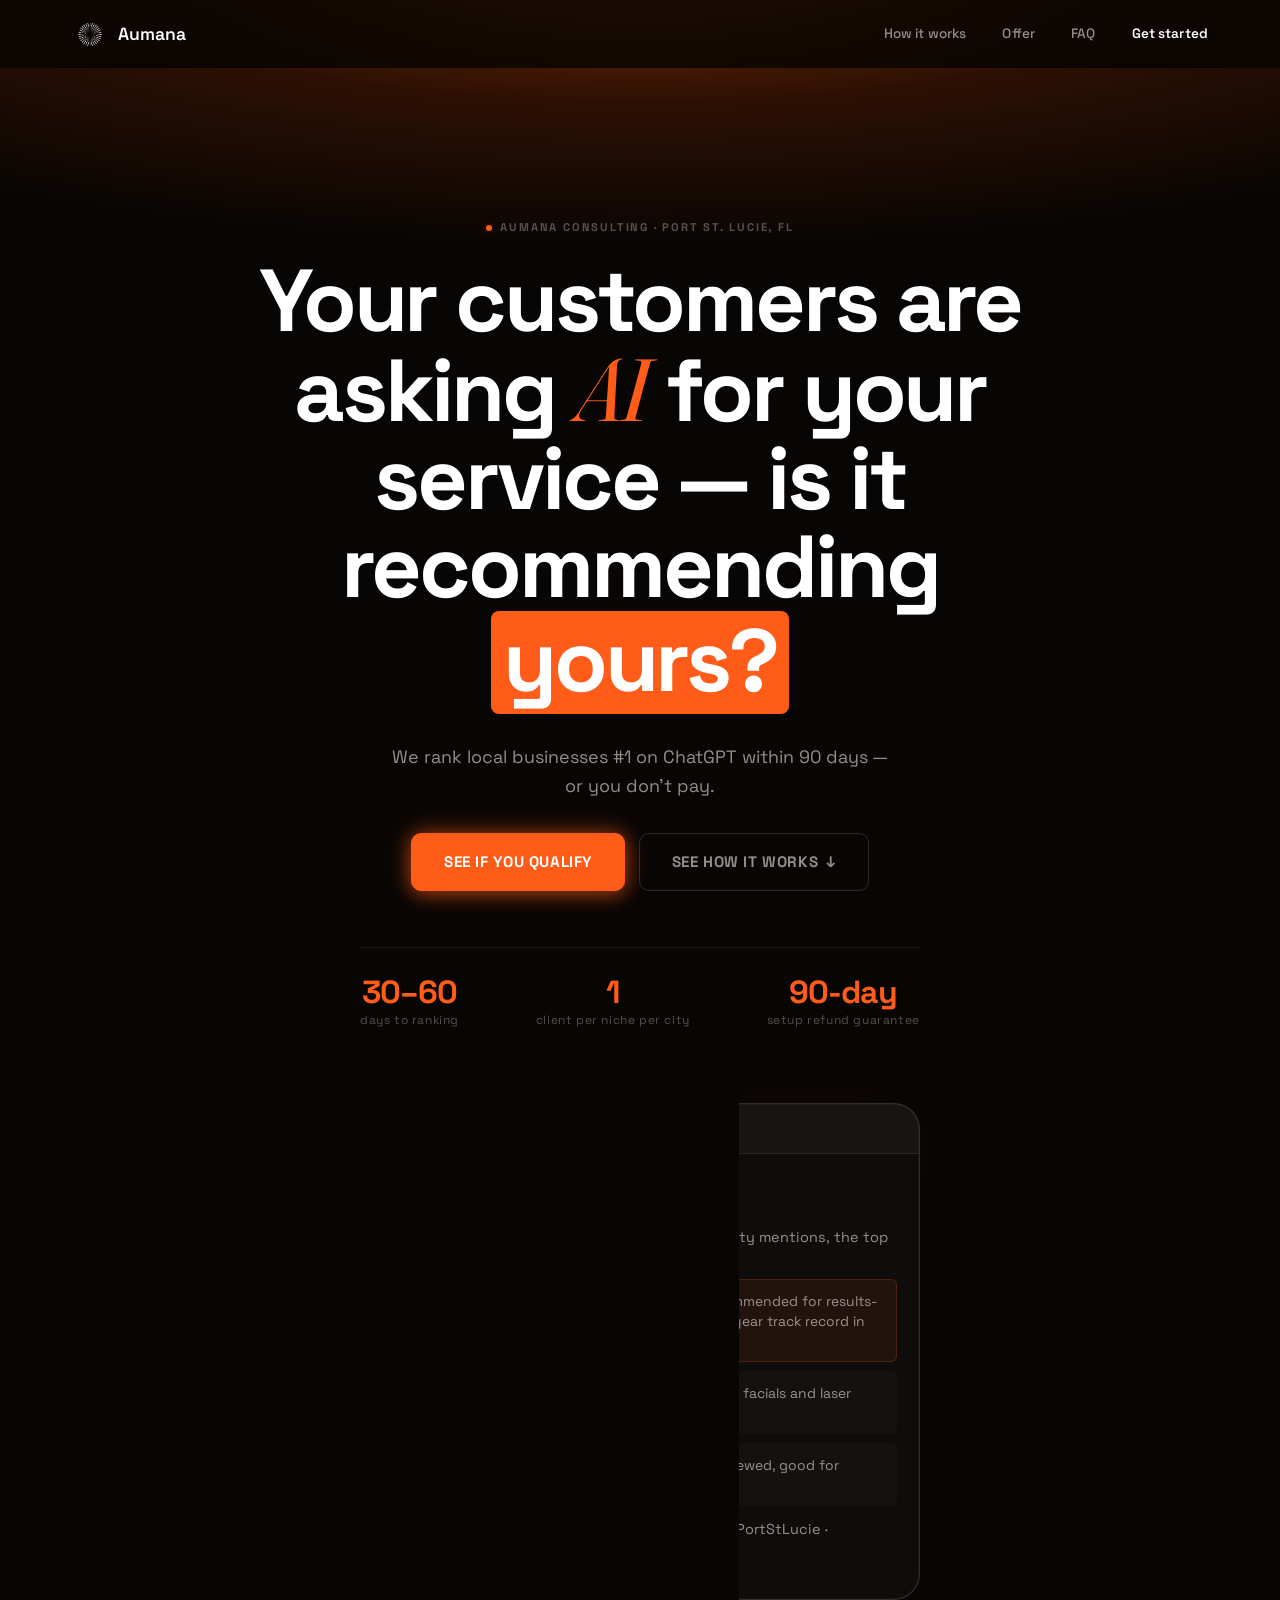
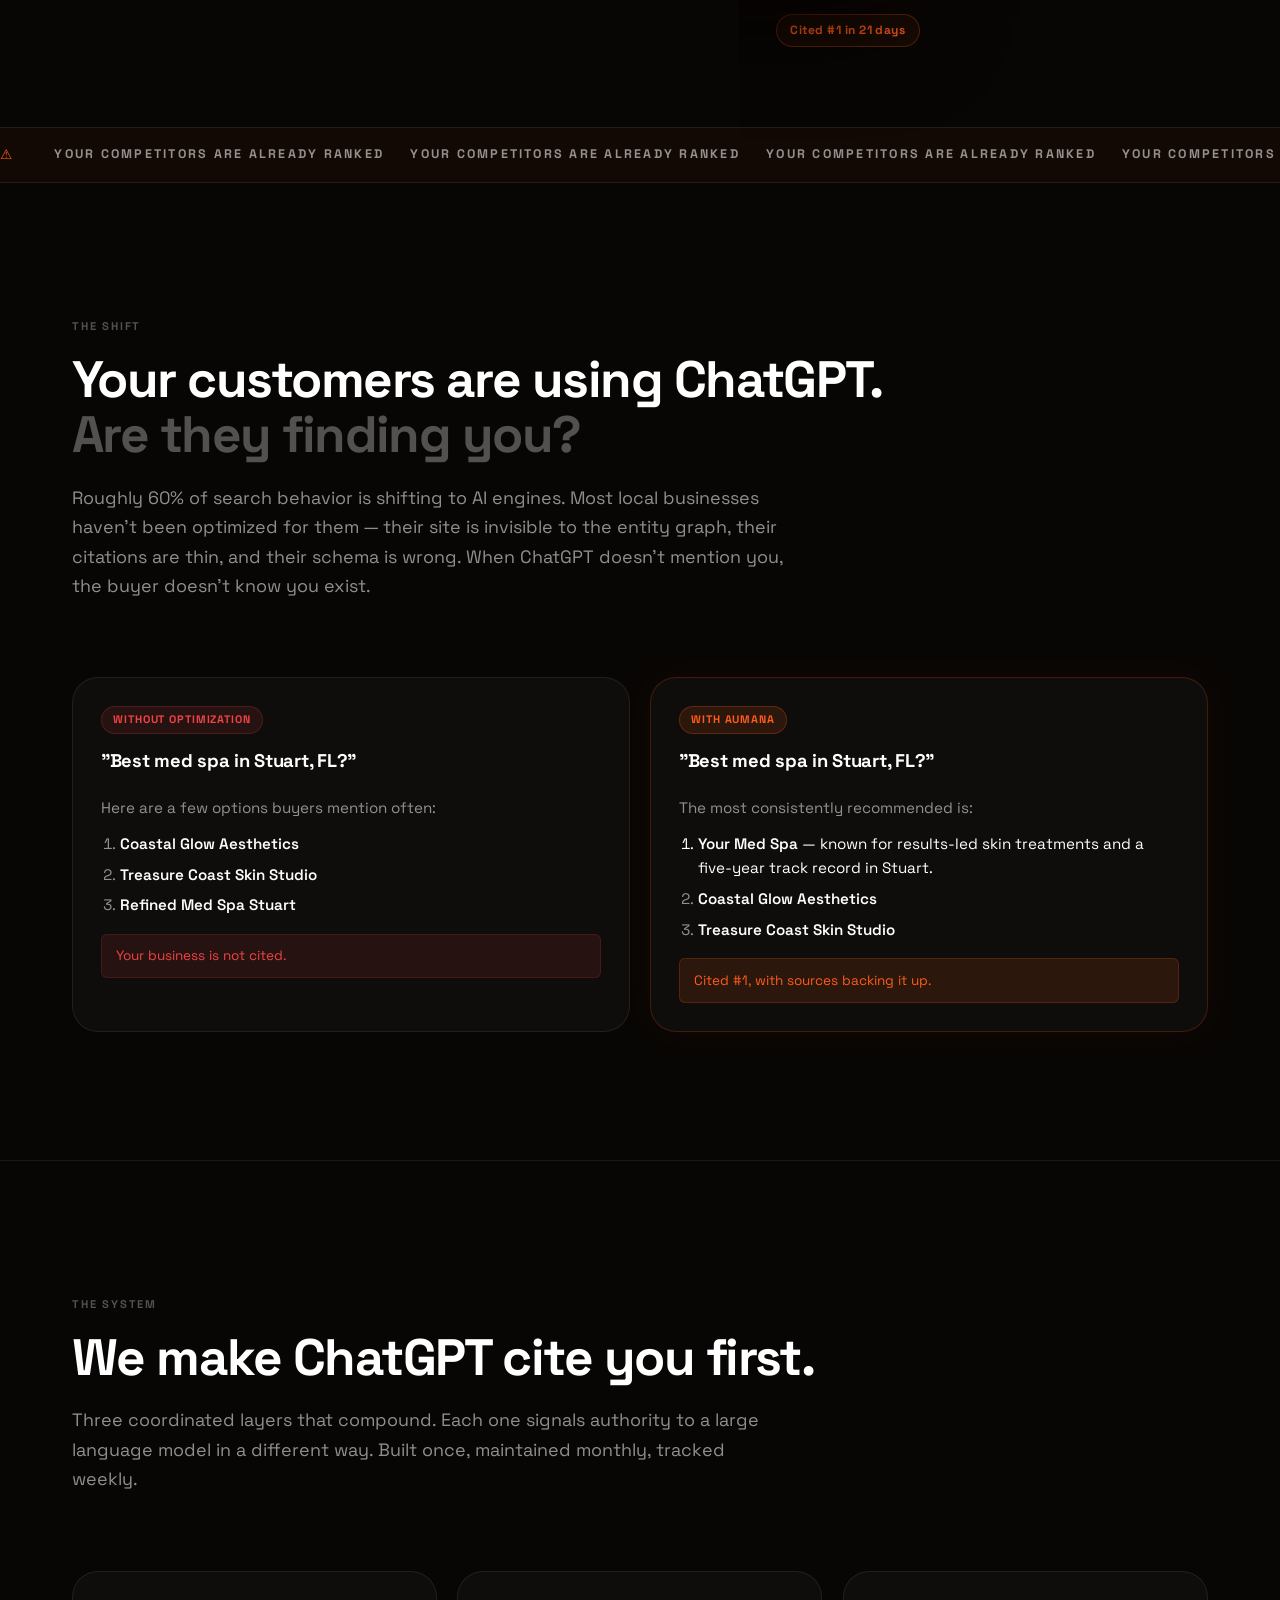
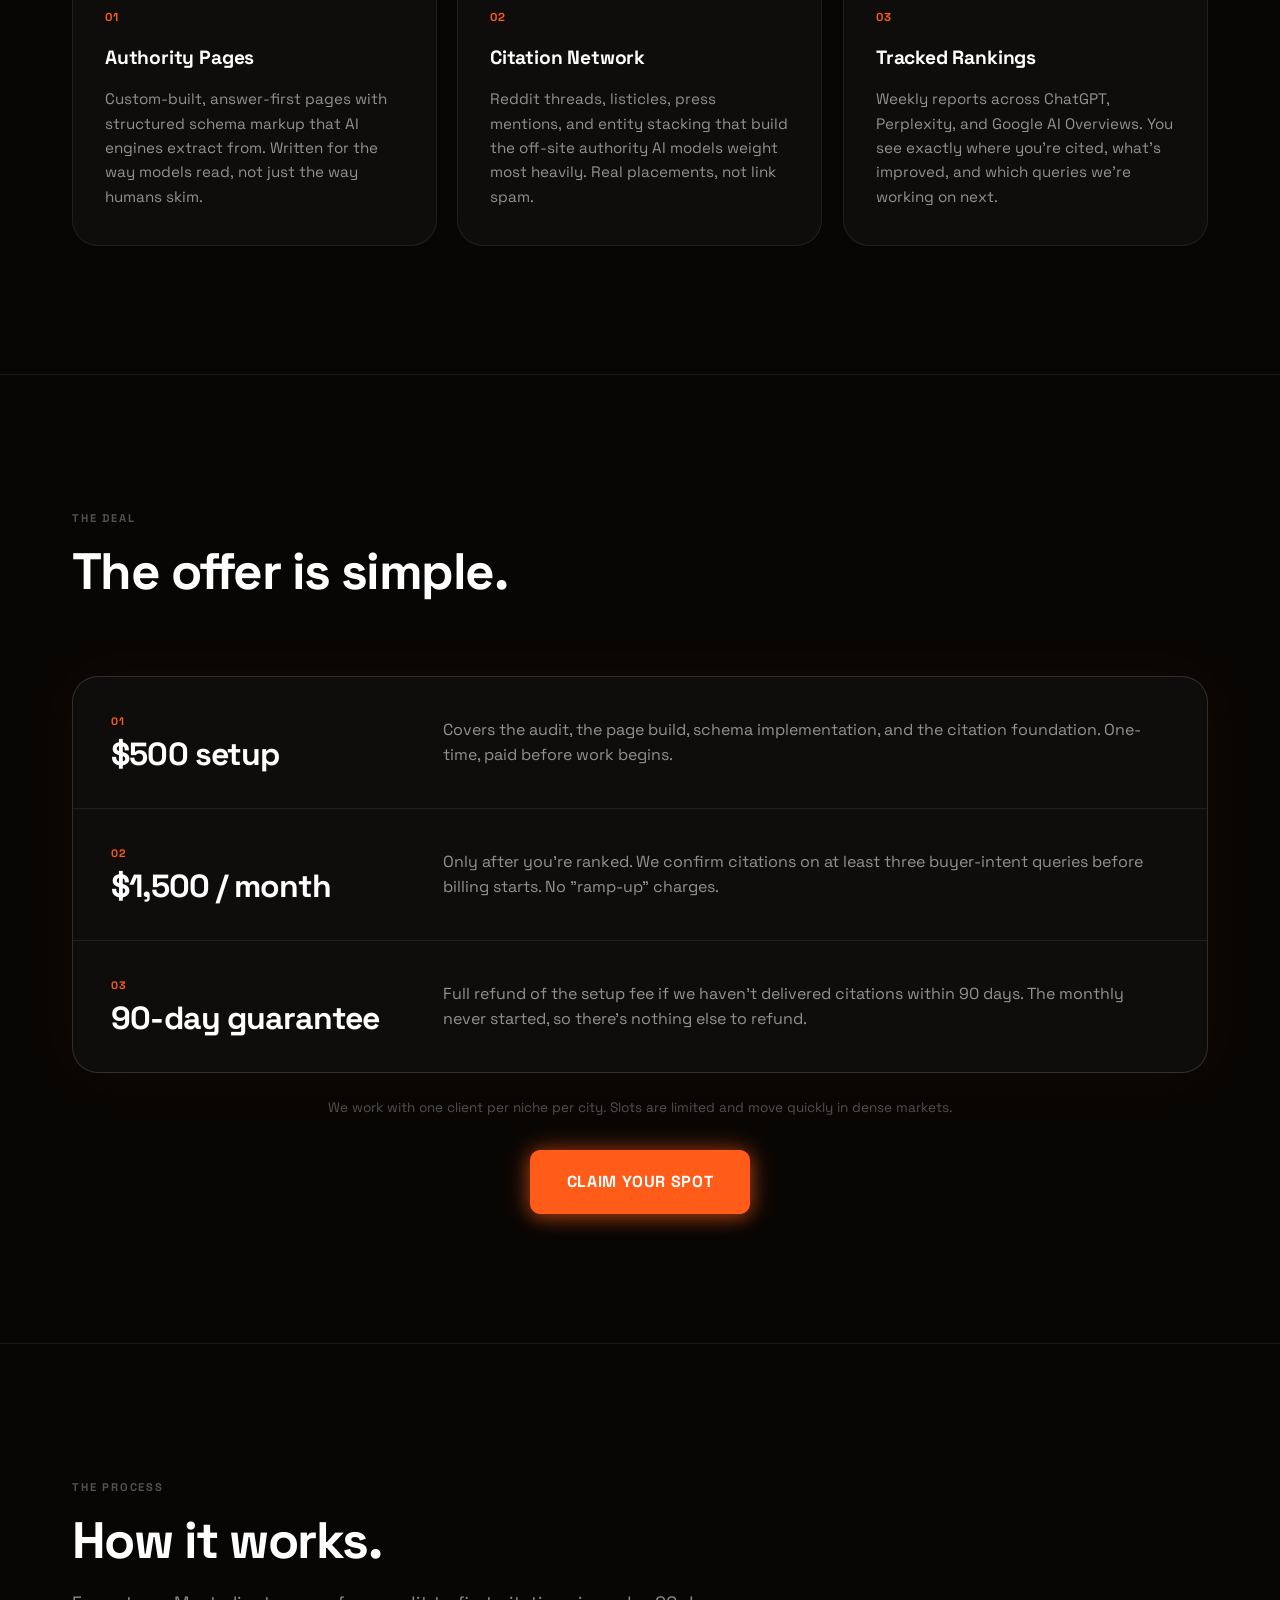
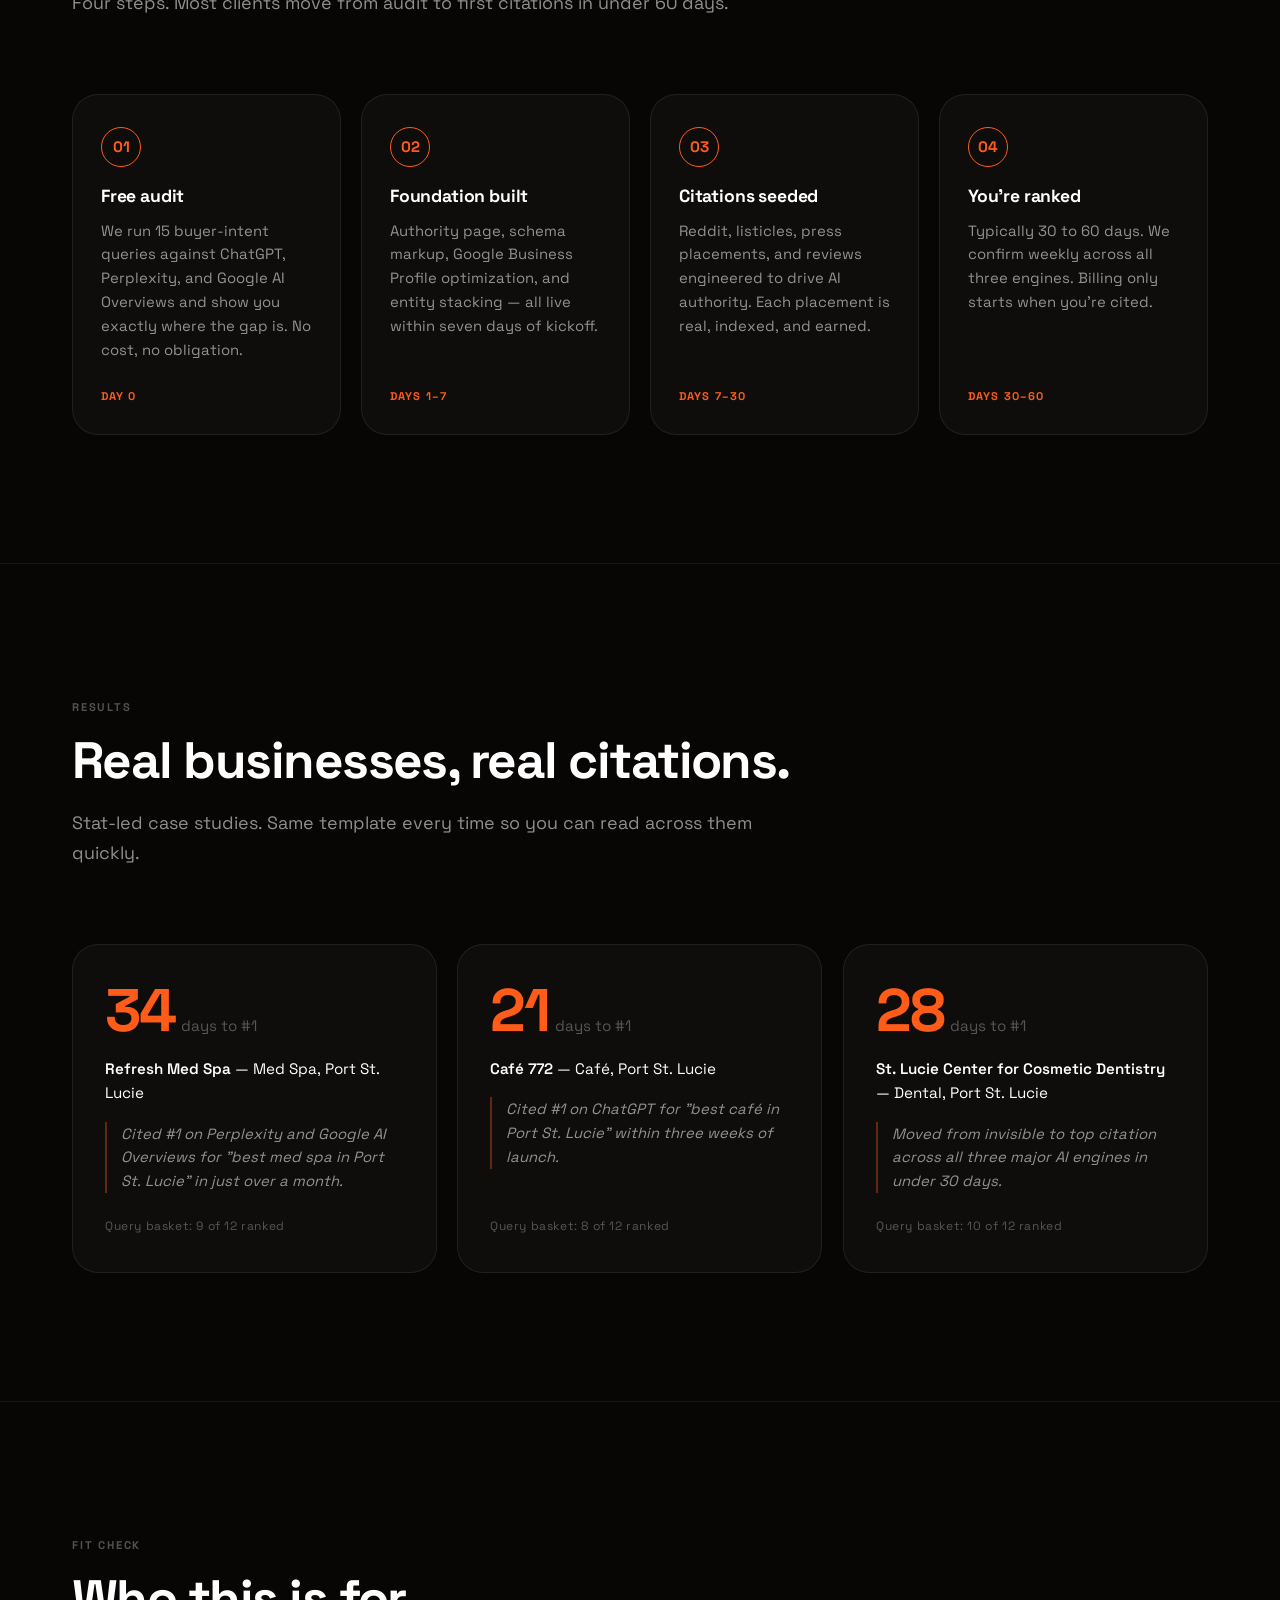
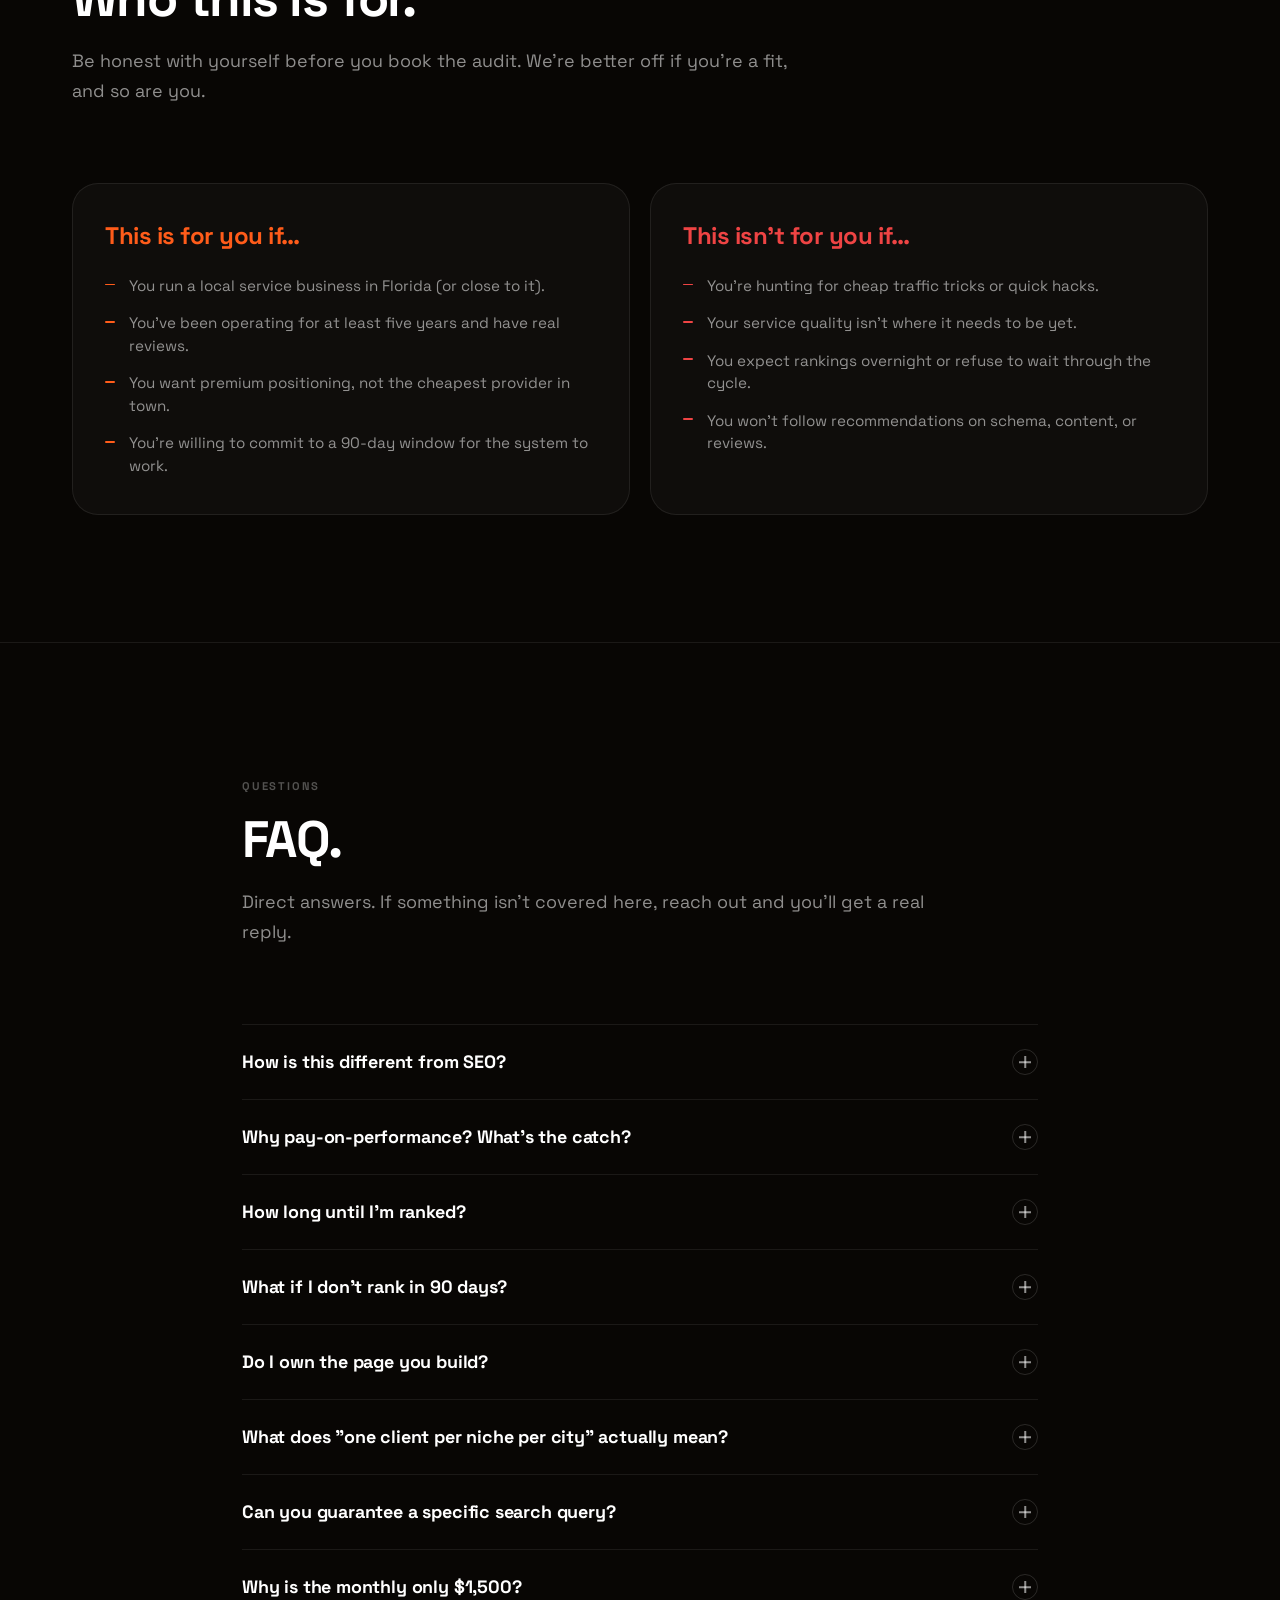
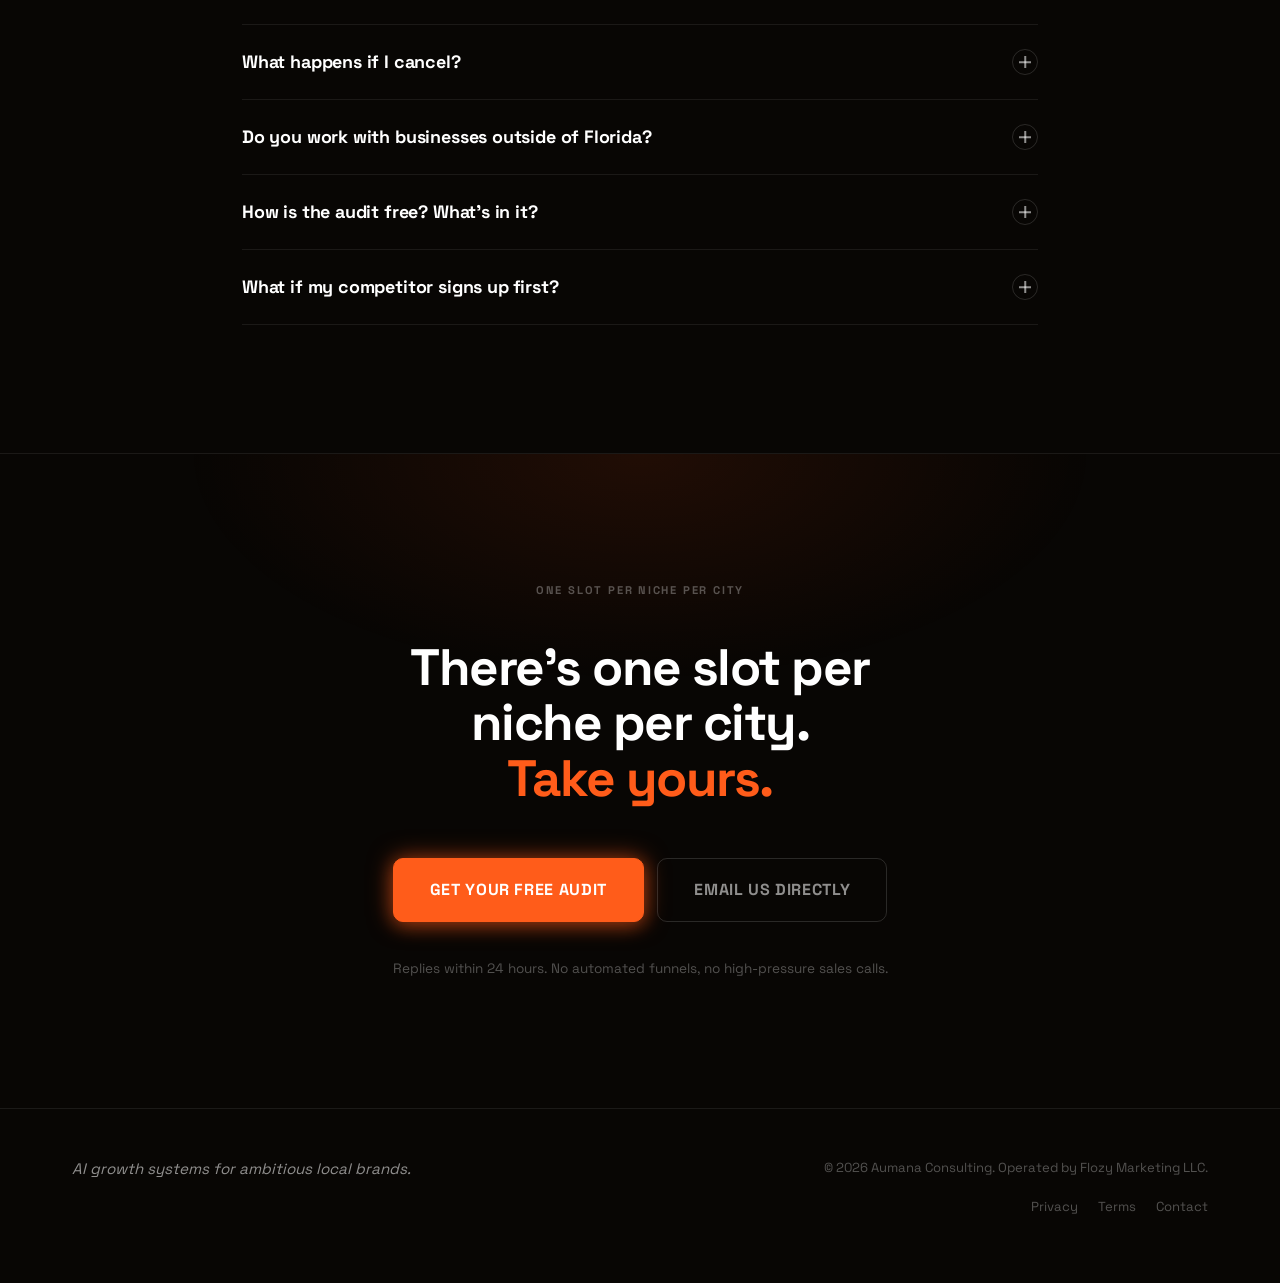
==== commit 0a092460: "Remove name from FAQ section and email CTA" ====
--- a/index.html
+++ b/index.html
@@ -541,7 +541,7 @@
         <div class="section-head reveal">
           <p class="eyebrow">Questions</p>
           <h2 class="serif">FAQ.</h2>
-          <p class="lede max-65">Direct answers. If something isn't covered here, email D'Angelo and you'll get a real reply.</p>
+          <p class="lede max-65">Direct answers. If something isn't covered here, reach out and you'll get a real reply.</p>
         </div>
 
         <div class="faq-list">
@@ -616,7 +616,7 @@
 
         <div class="cta-row center">
           <a href="https://calendly.com/aumana/audit" class="btn btn-primary btn-lg" rel="noopener">Get your free audit</a>
-          <a href="mailto:dangelo@aumana.ai?subject=AI%20Search%20Audit" class="btn btn-ghost btn-lg">Email D'Angelo directly</a>
+          <a href="mailto:dangelo@aumana.ai?subject=AI%20Search%20Audit" class="btn btn-ghost btn-lg">Email us directly</a>
         </div>
 
         <p class="reply-note">Replies within 24 hours. No automated funnels, no high-pressure sales calls.</p>
--- a/styles.css
+++ b/styles.css
@@ -236,7 +236,7 @@
   display: inline-flex; align-items: center; justify-content: center;
   gap: 0.5rem;
   padding: 1rem 2rem;
-  border-radius: 999px;
+  border-radius: 10px;
   font-family: var(--sans);
   font-size: 0.95rem; font-weight: 700;
   letter-spacing: 0.04em;
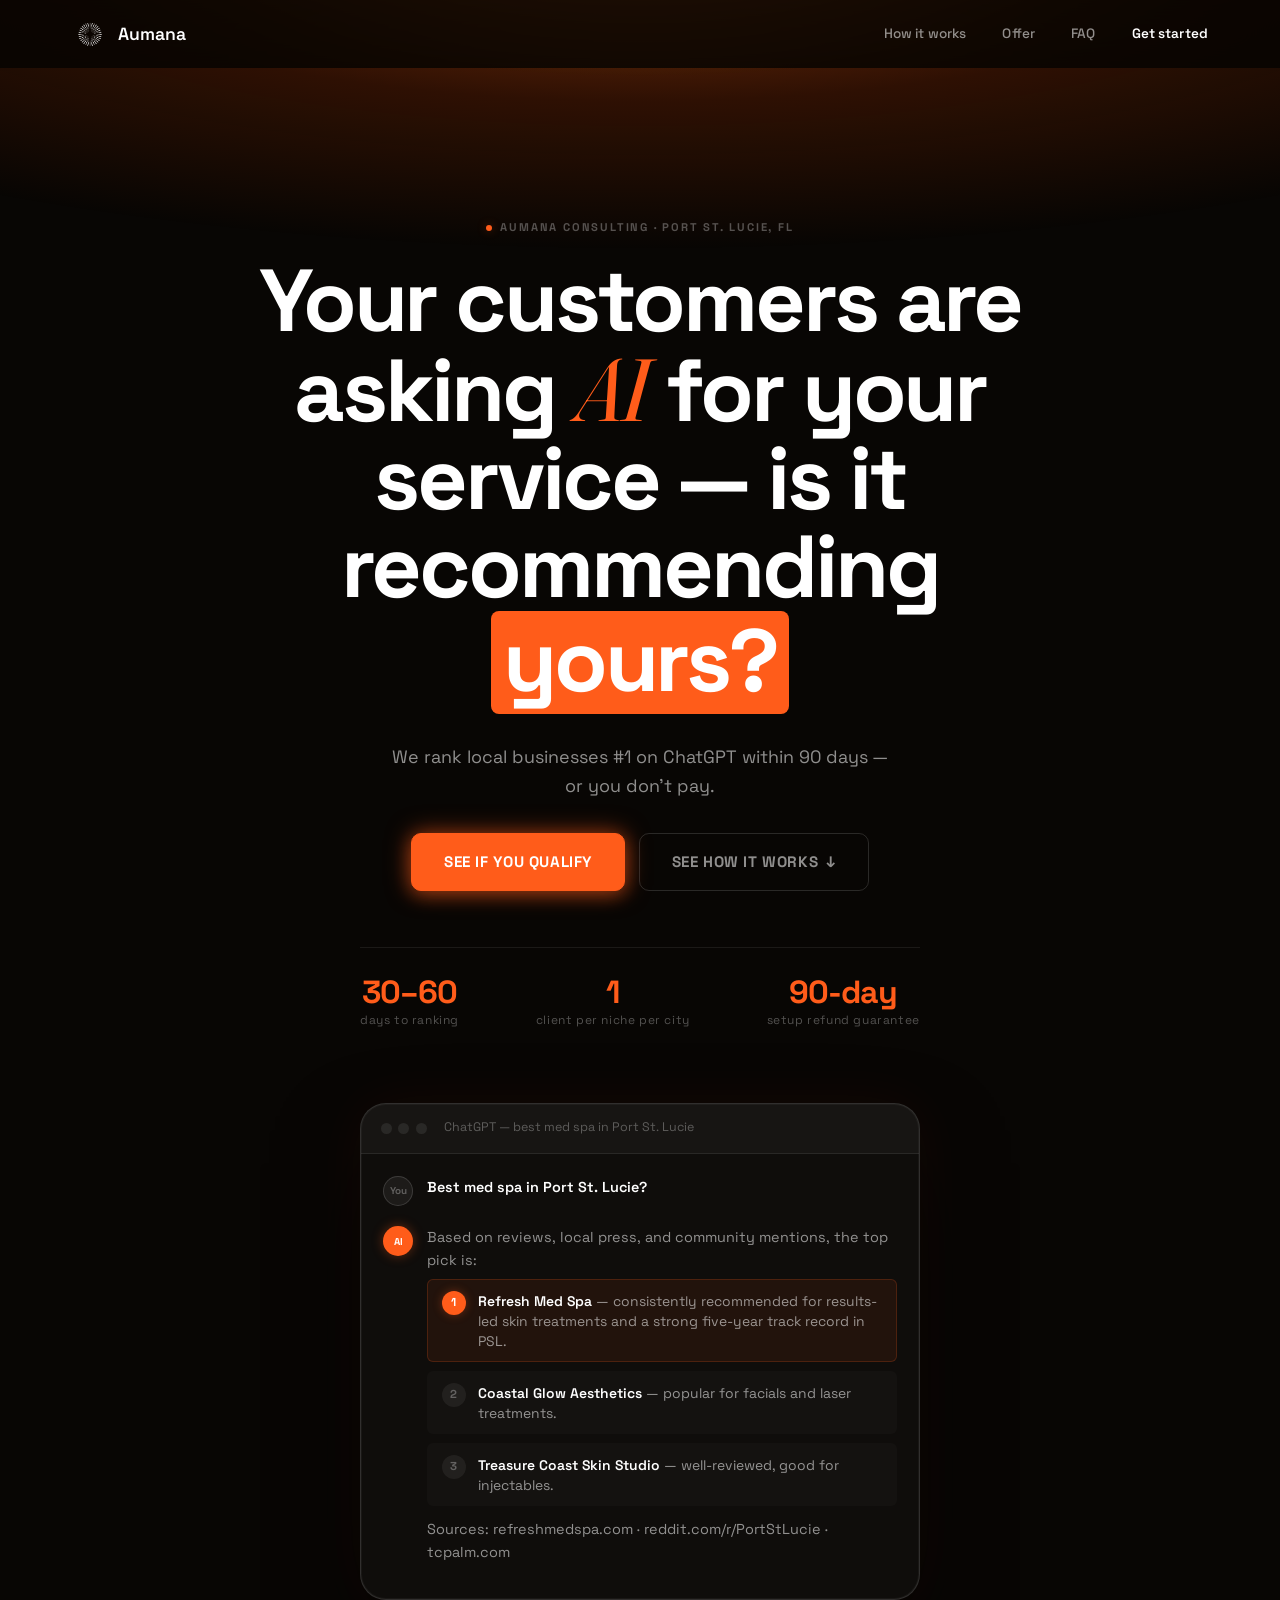
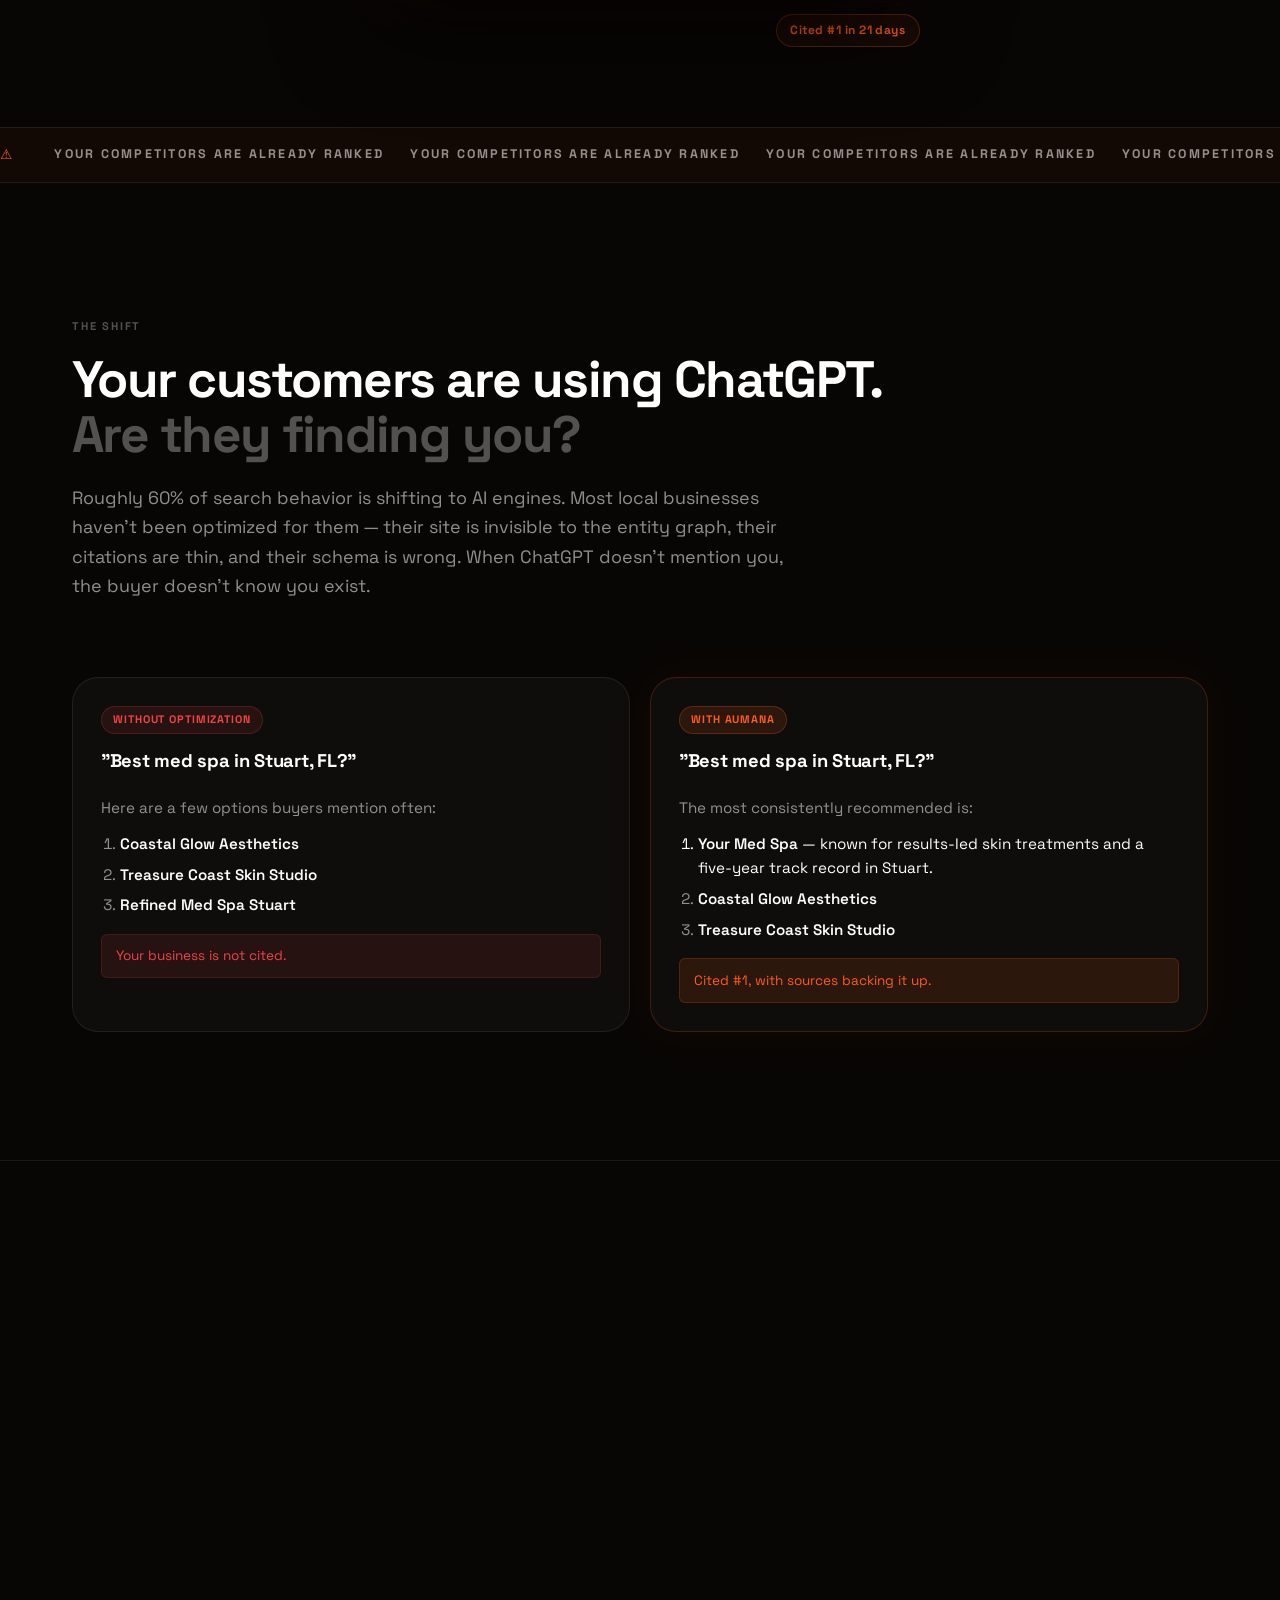
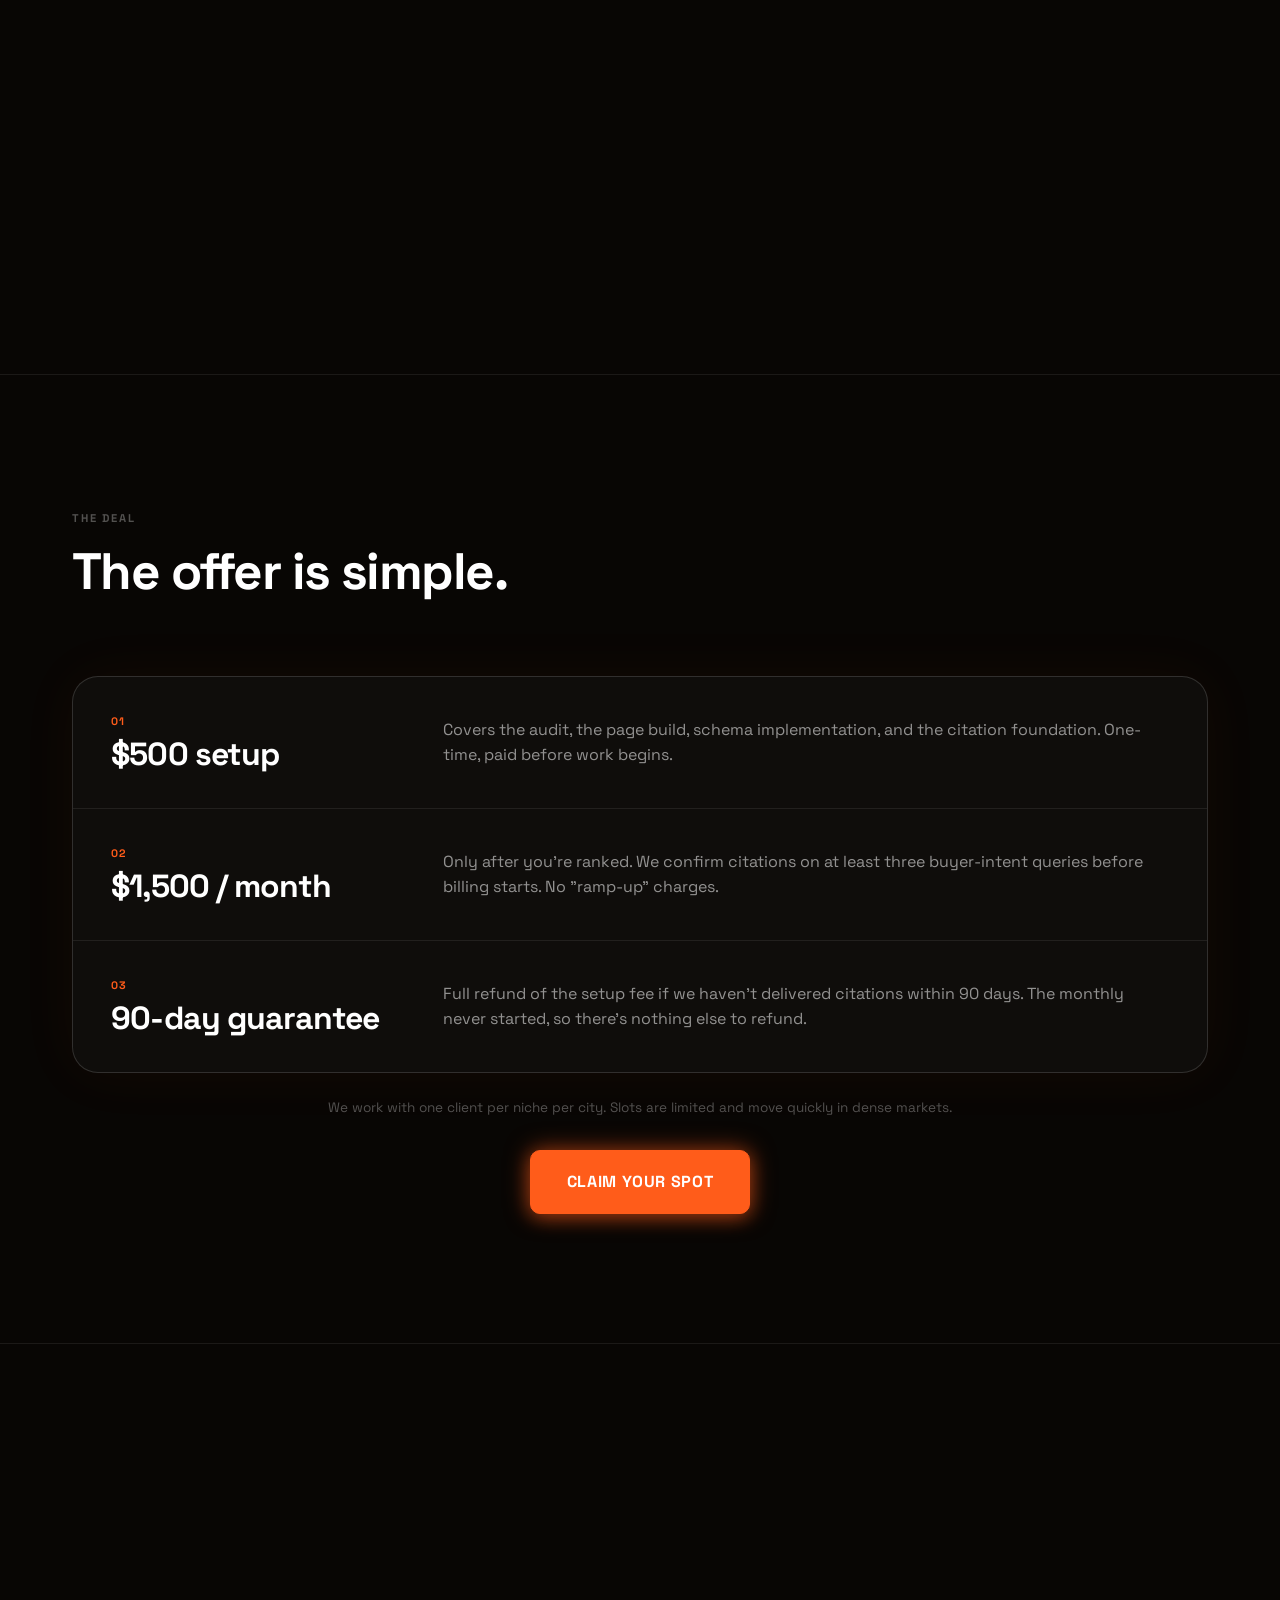
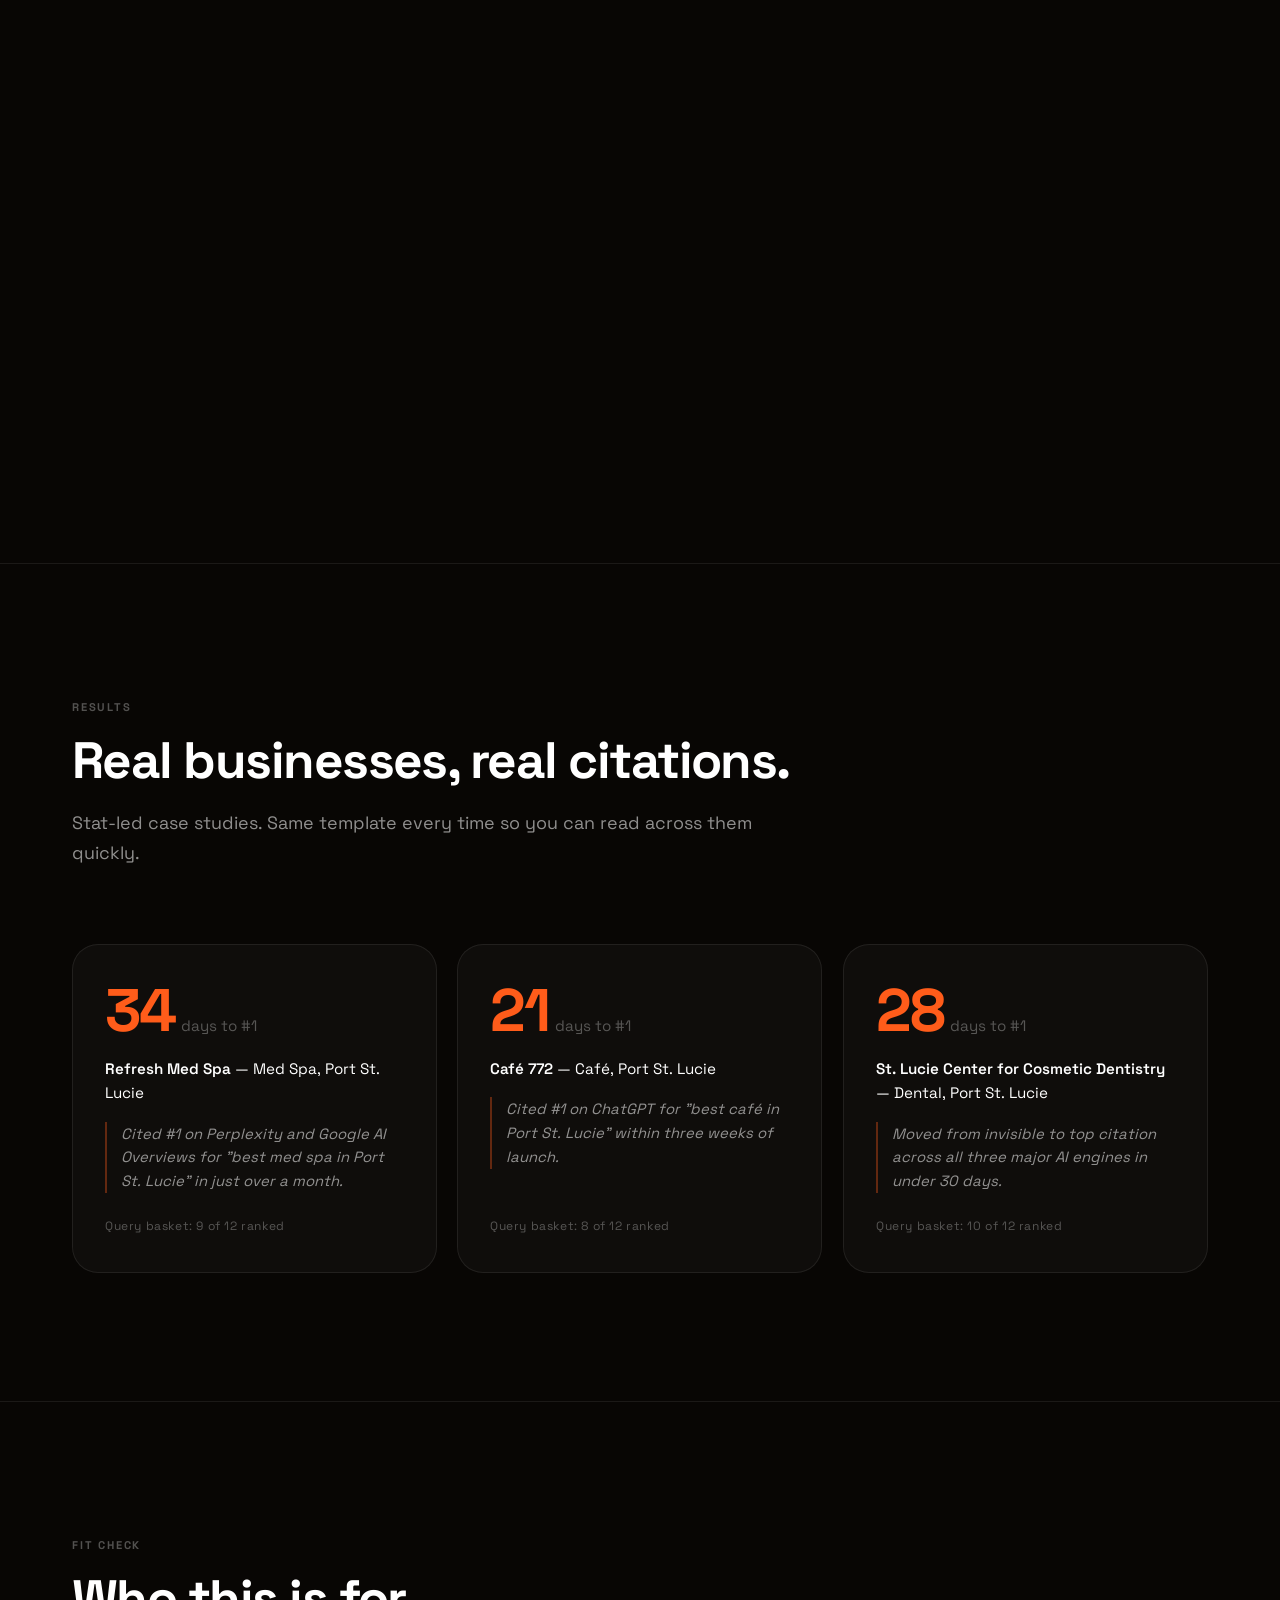
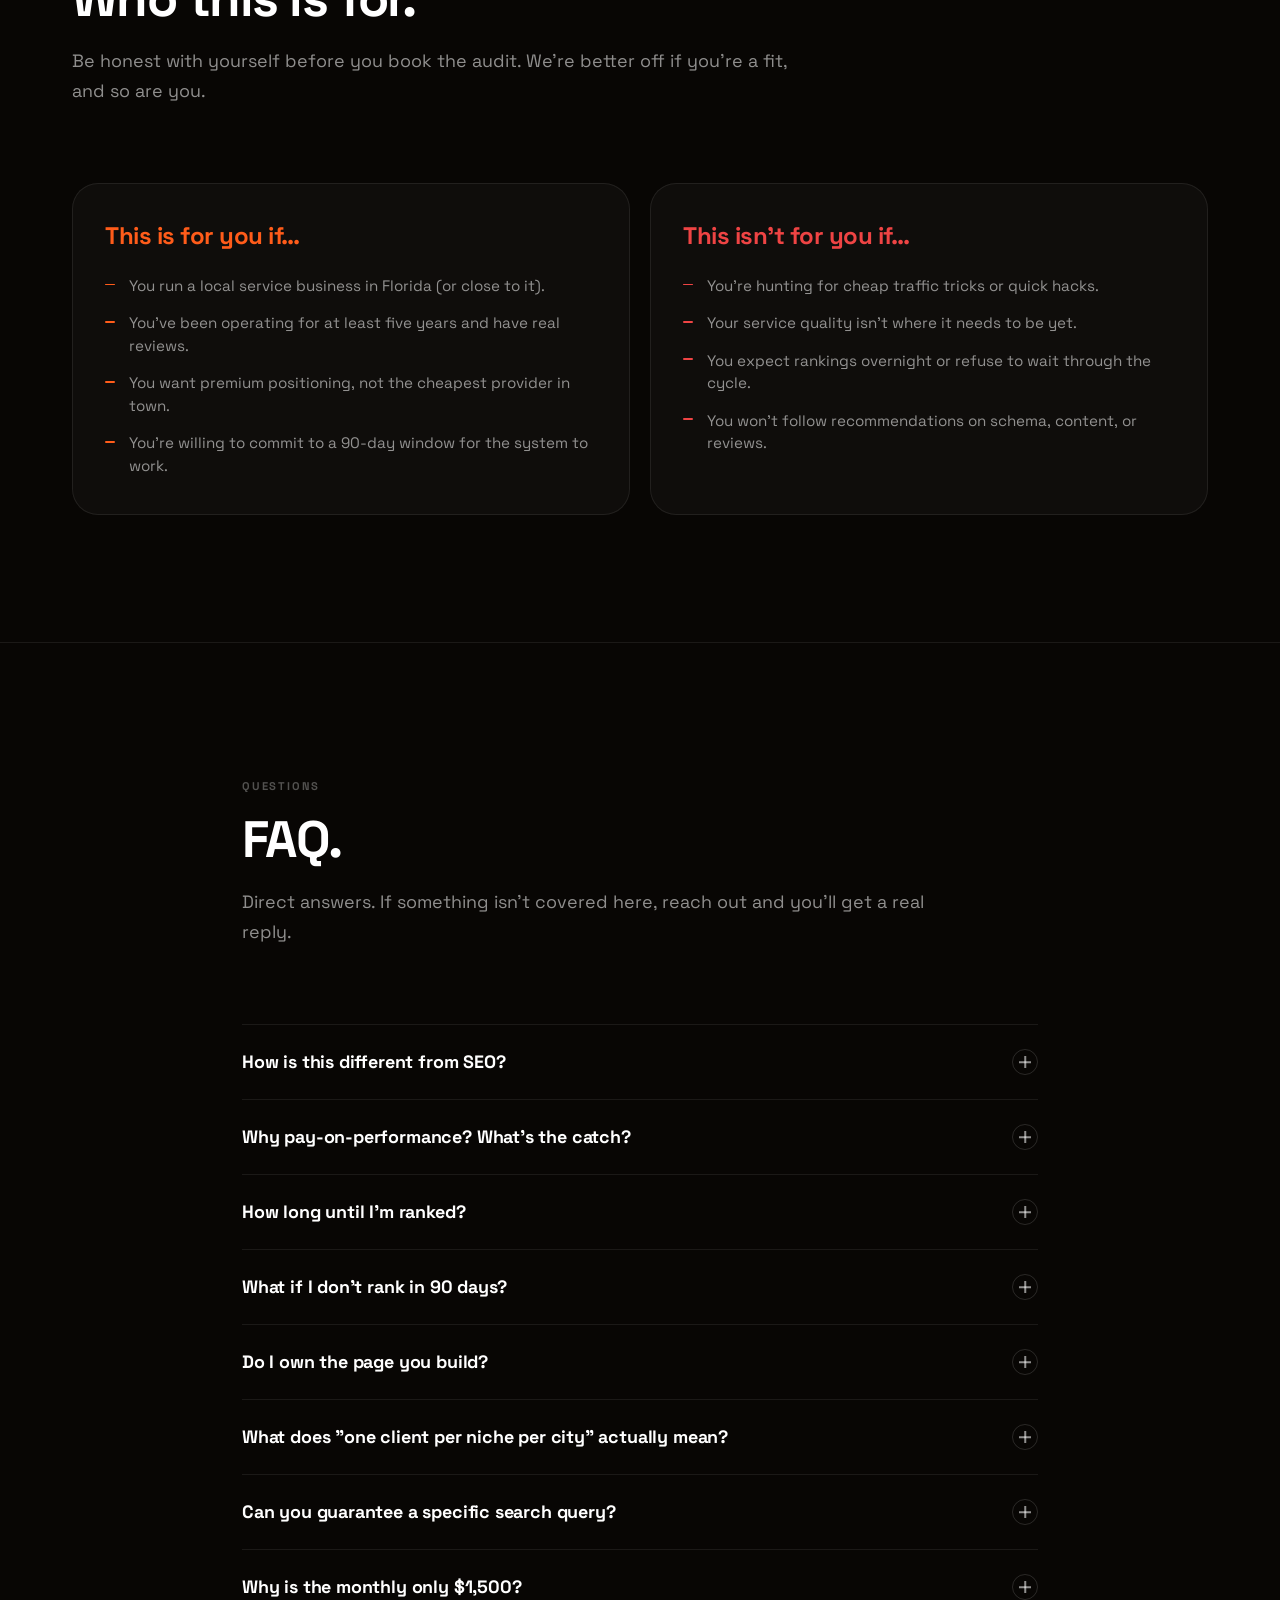
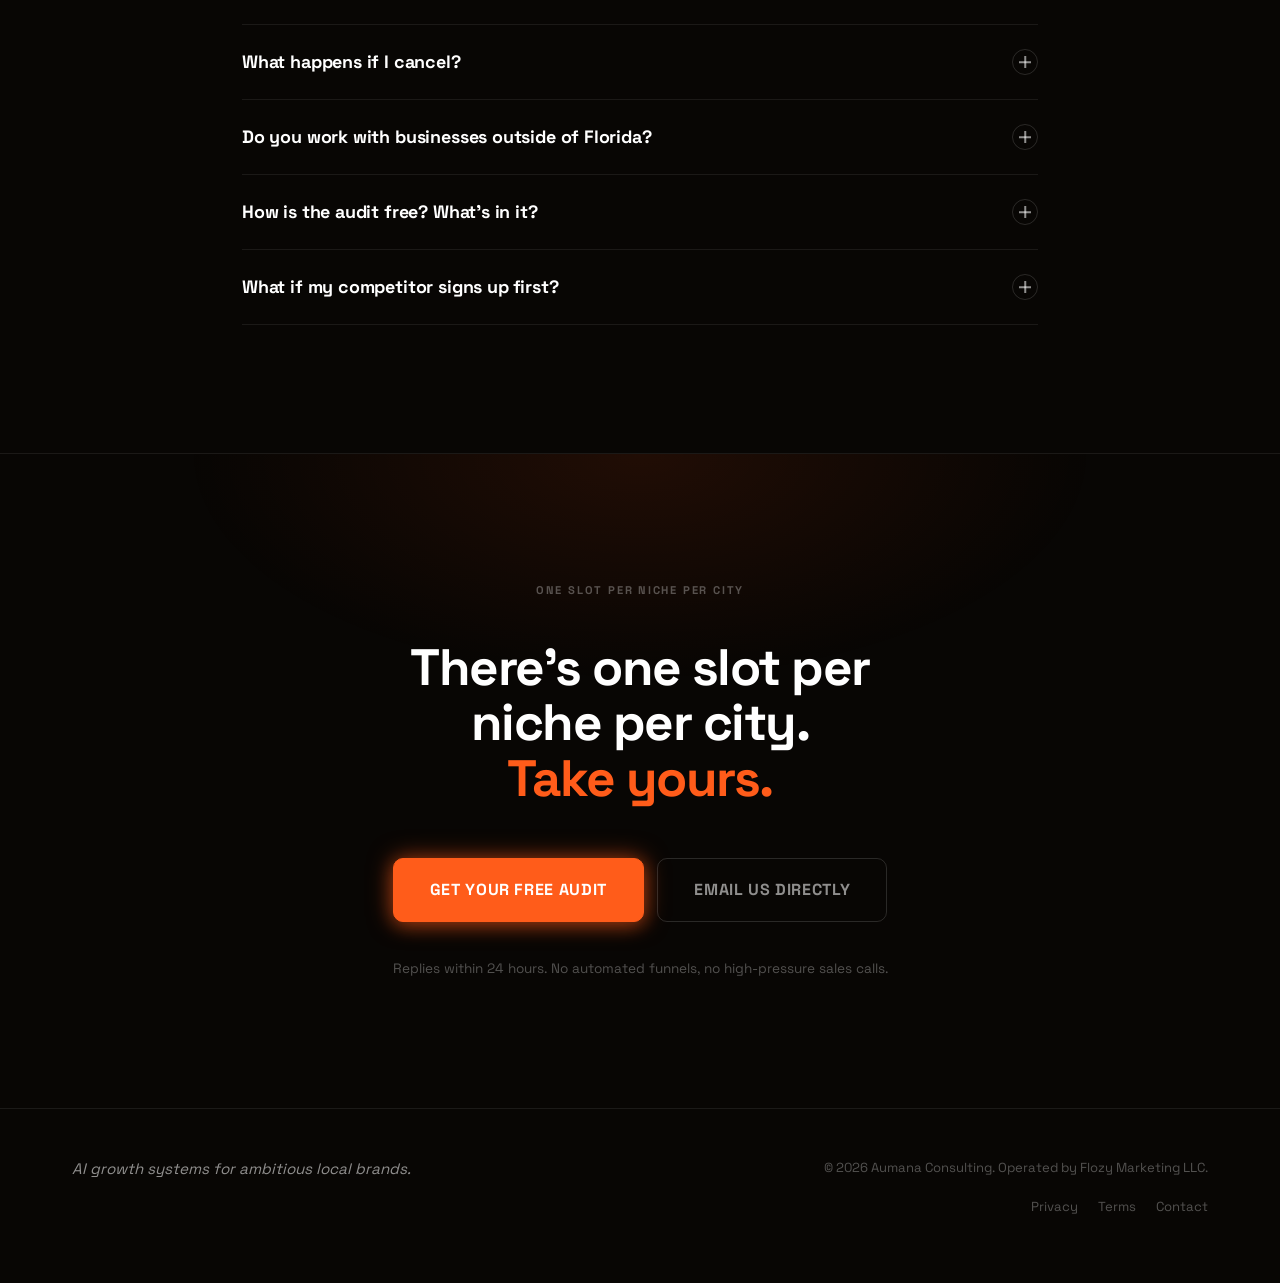
==== commit 99de30b3: "Force CSS cache bust v11 — square buttons" ====
--- a/index.html
+++ b/index.html
@@ -28,7 +28,7 @@
   <link rel="preconnect" href="https://fonts.gstatic.com" crossorigin />
   <link rel="stylesheet" href="https://fonts.googleapis.com/css2?family=Space+Grotesk:wght@400;500;600&display=swap" />
 
-  <link rel="stylesheet" href="styles.css?v=10" />
+  <link rel="stylesheet" href="styles.css?v=11" />
   <link rel="stylesheet" href="https://fonts.googleapis.com/css2?family=Fraunces:opsz,ital,wght@9..144,1,400;9..144,1,500&family=Space+Grotesk:wght@400;500;600;700;800&display=swap" />
 
   <!-- Analytics -->
